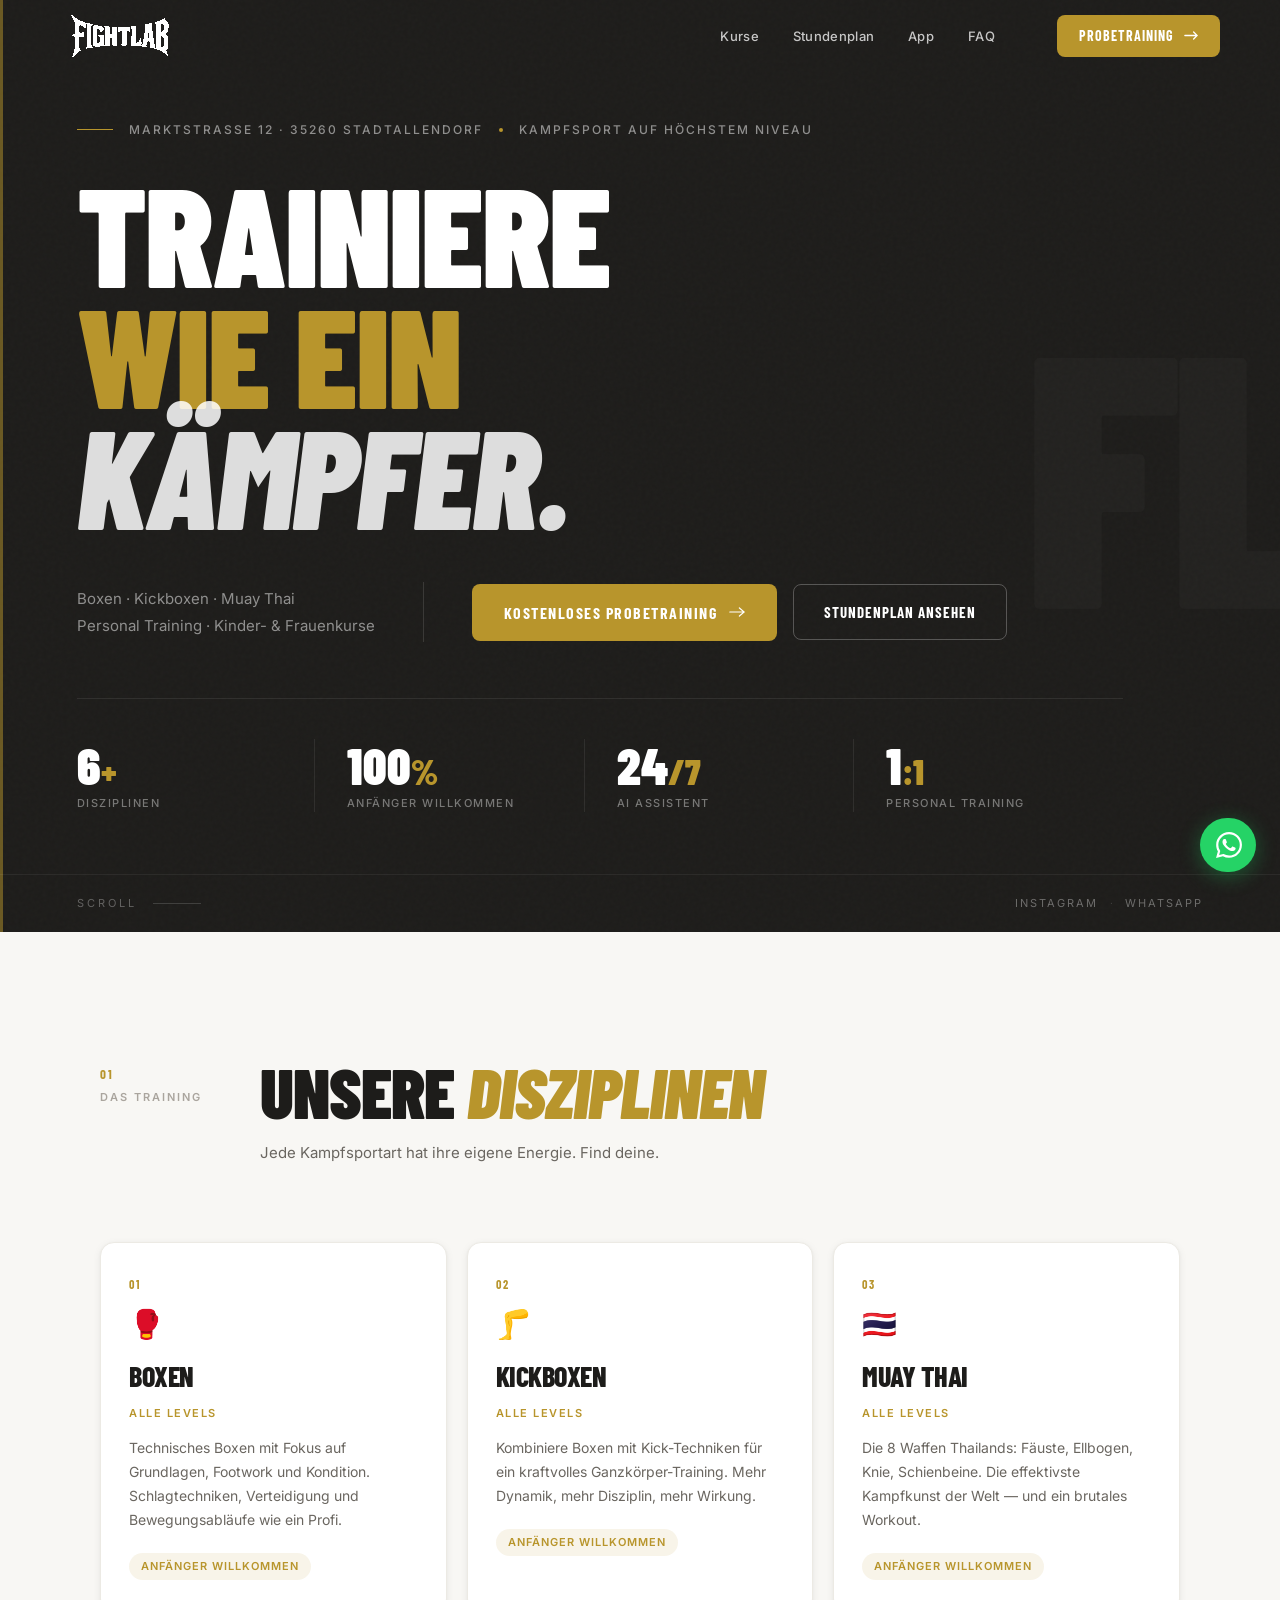
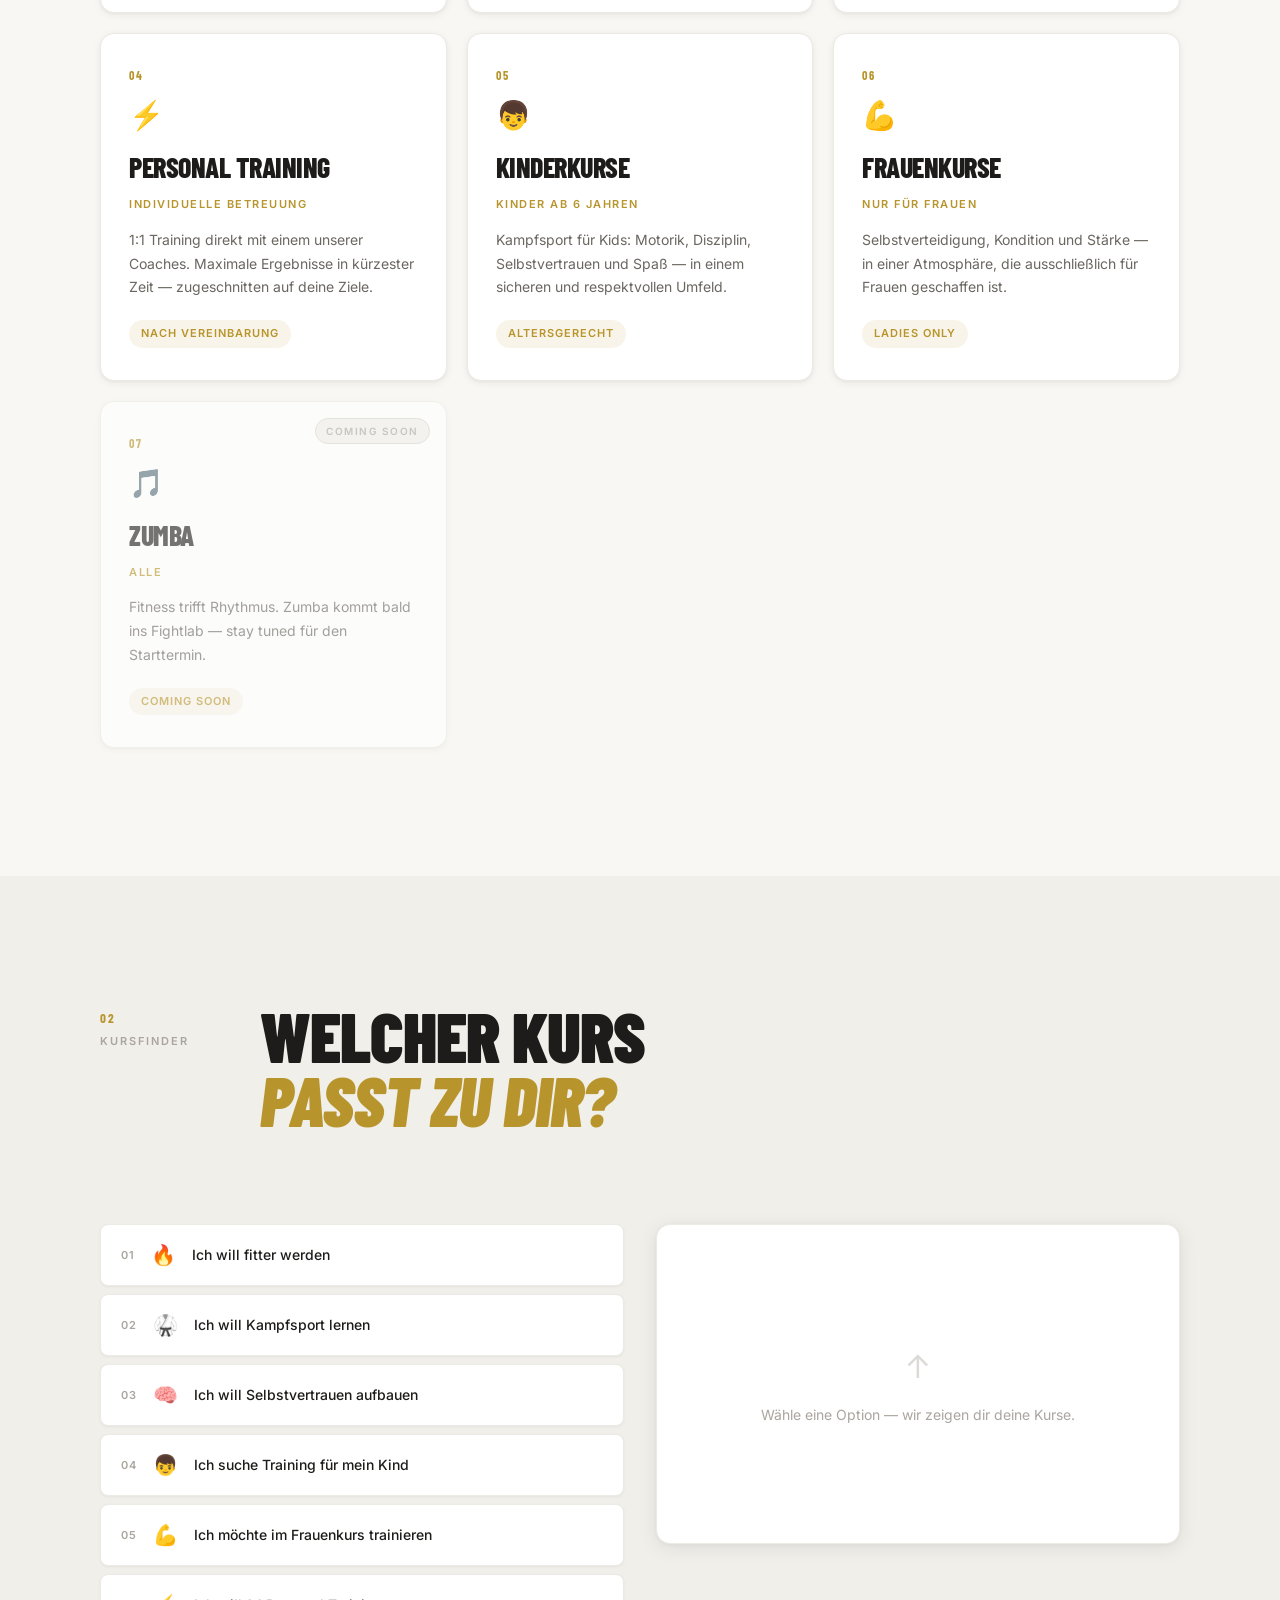
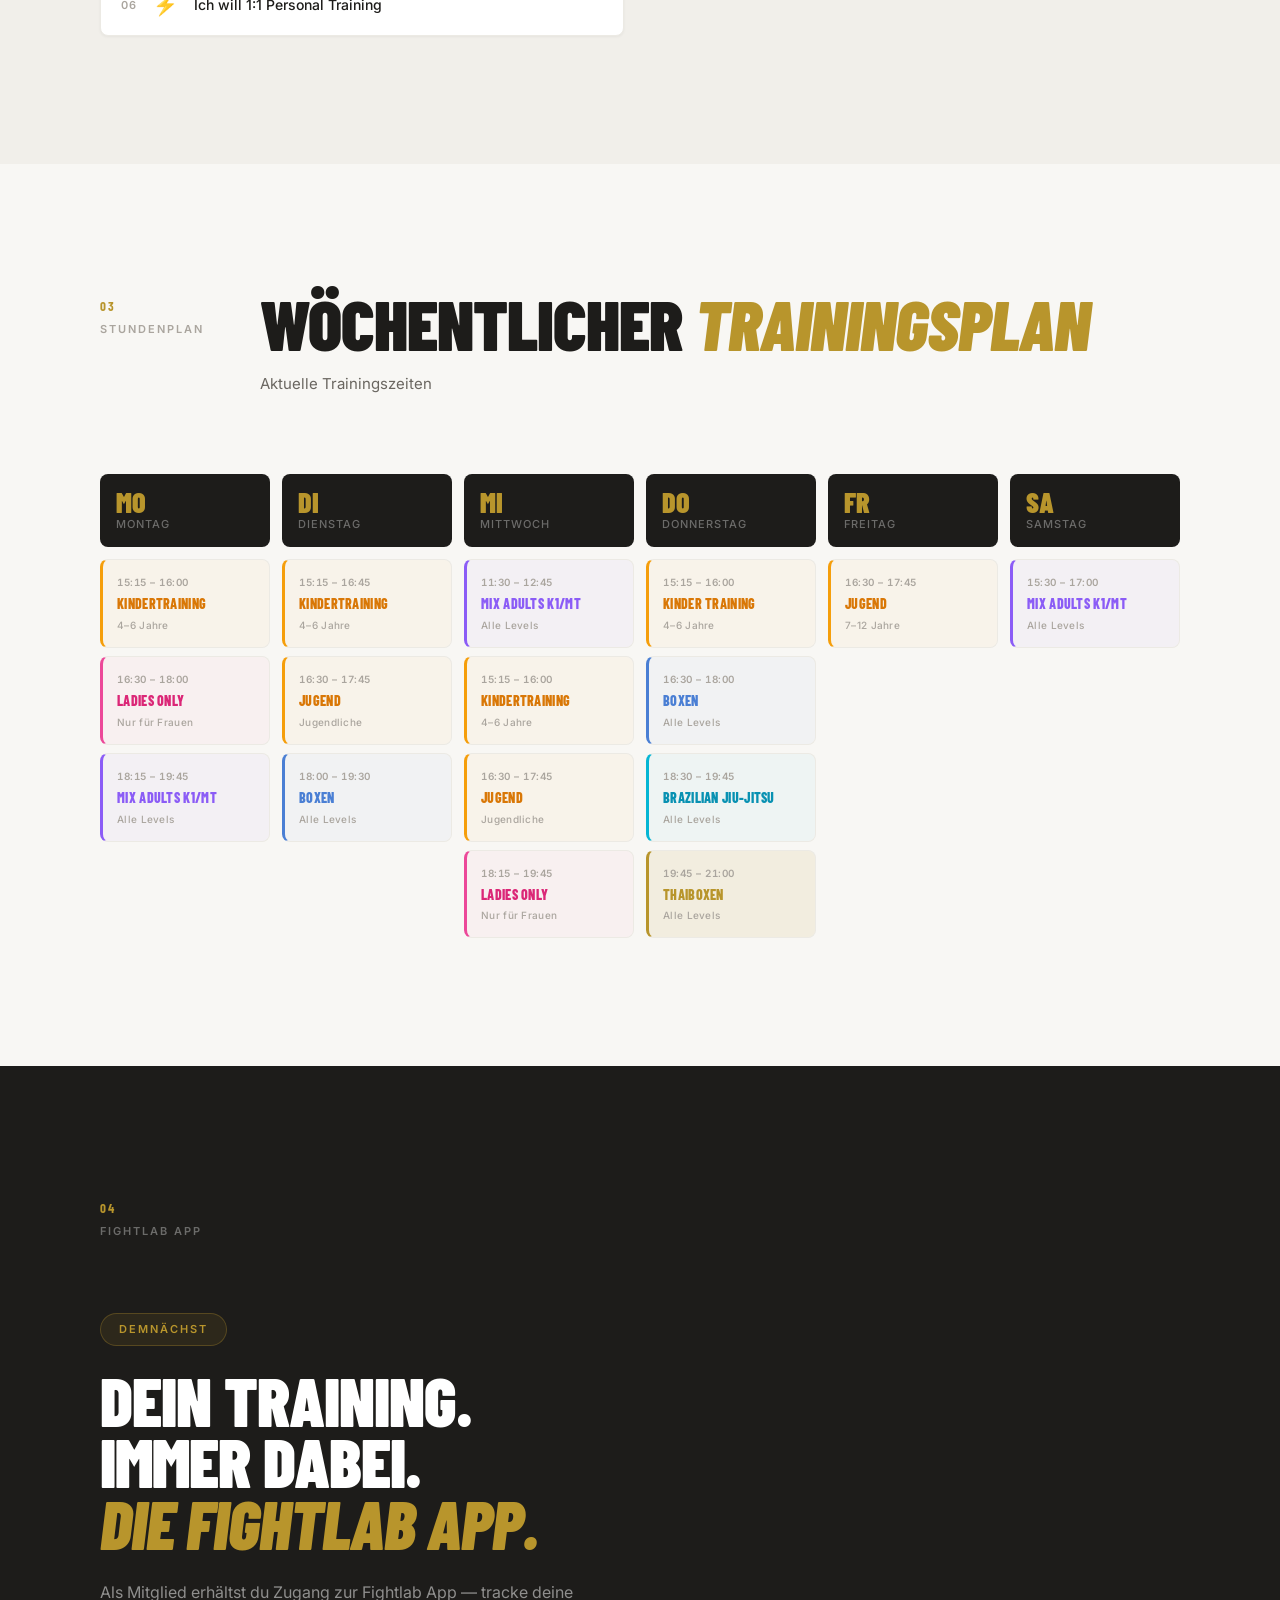
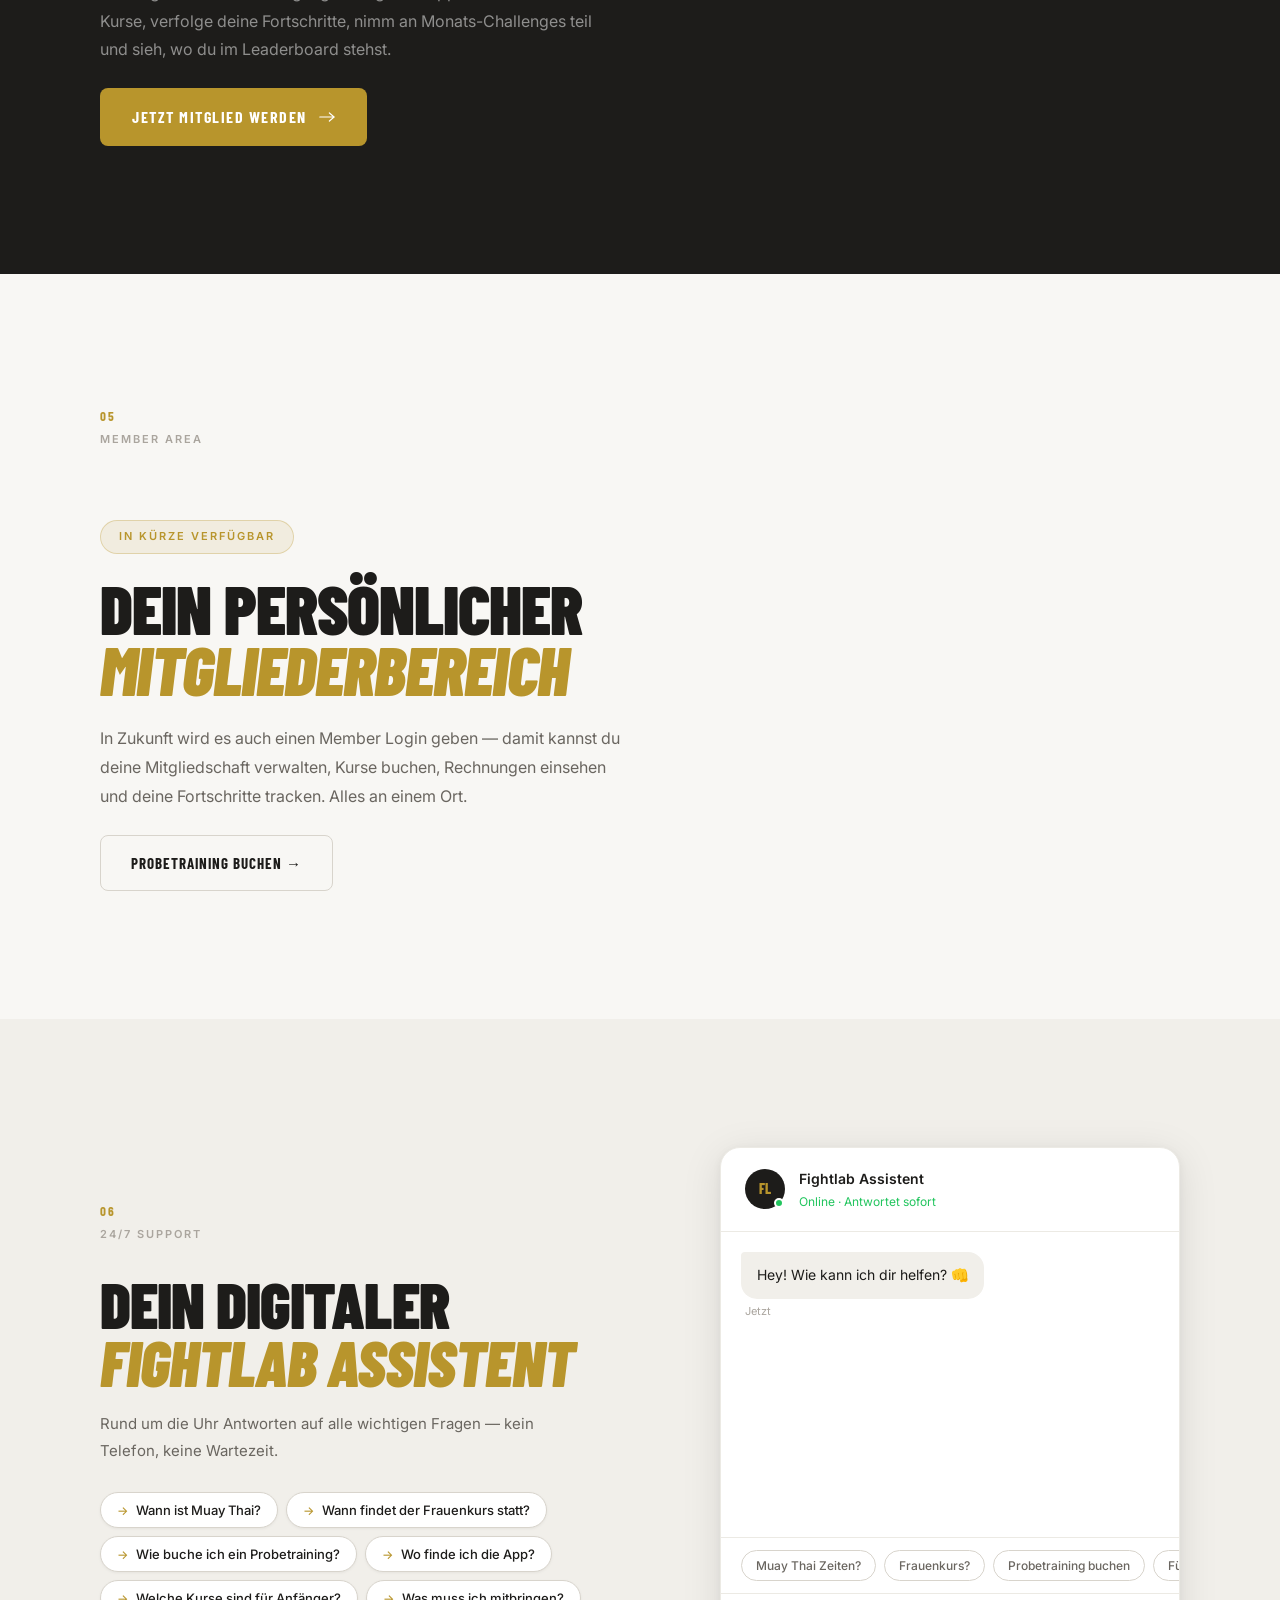
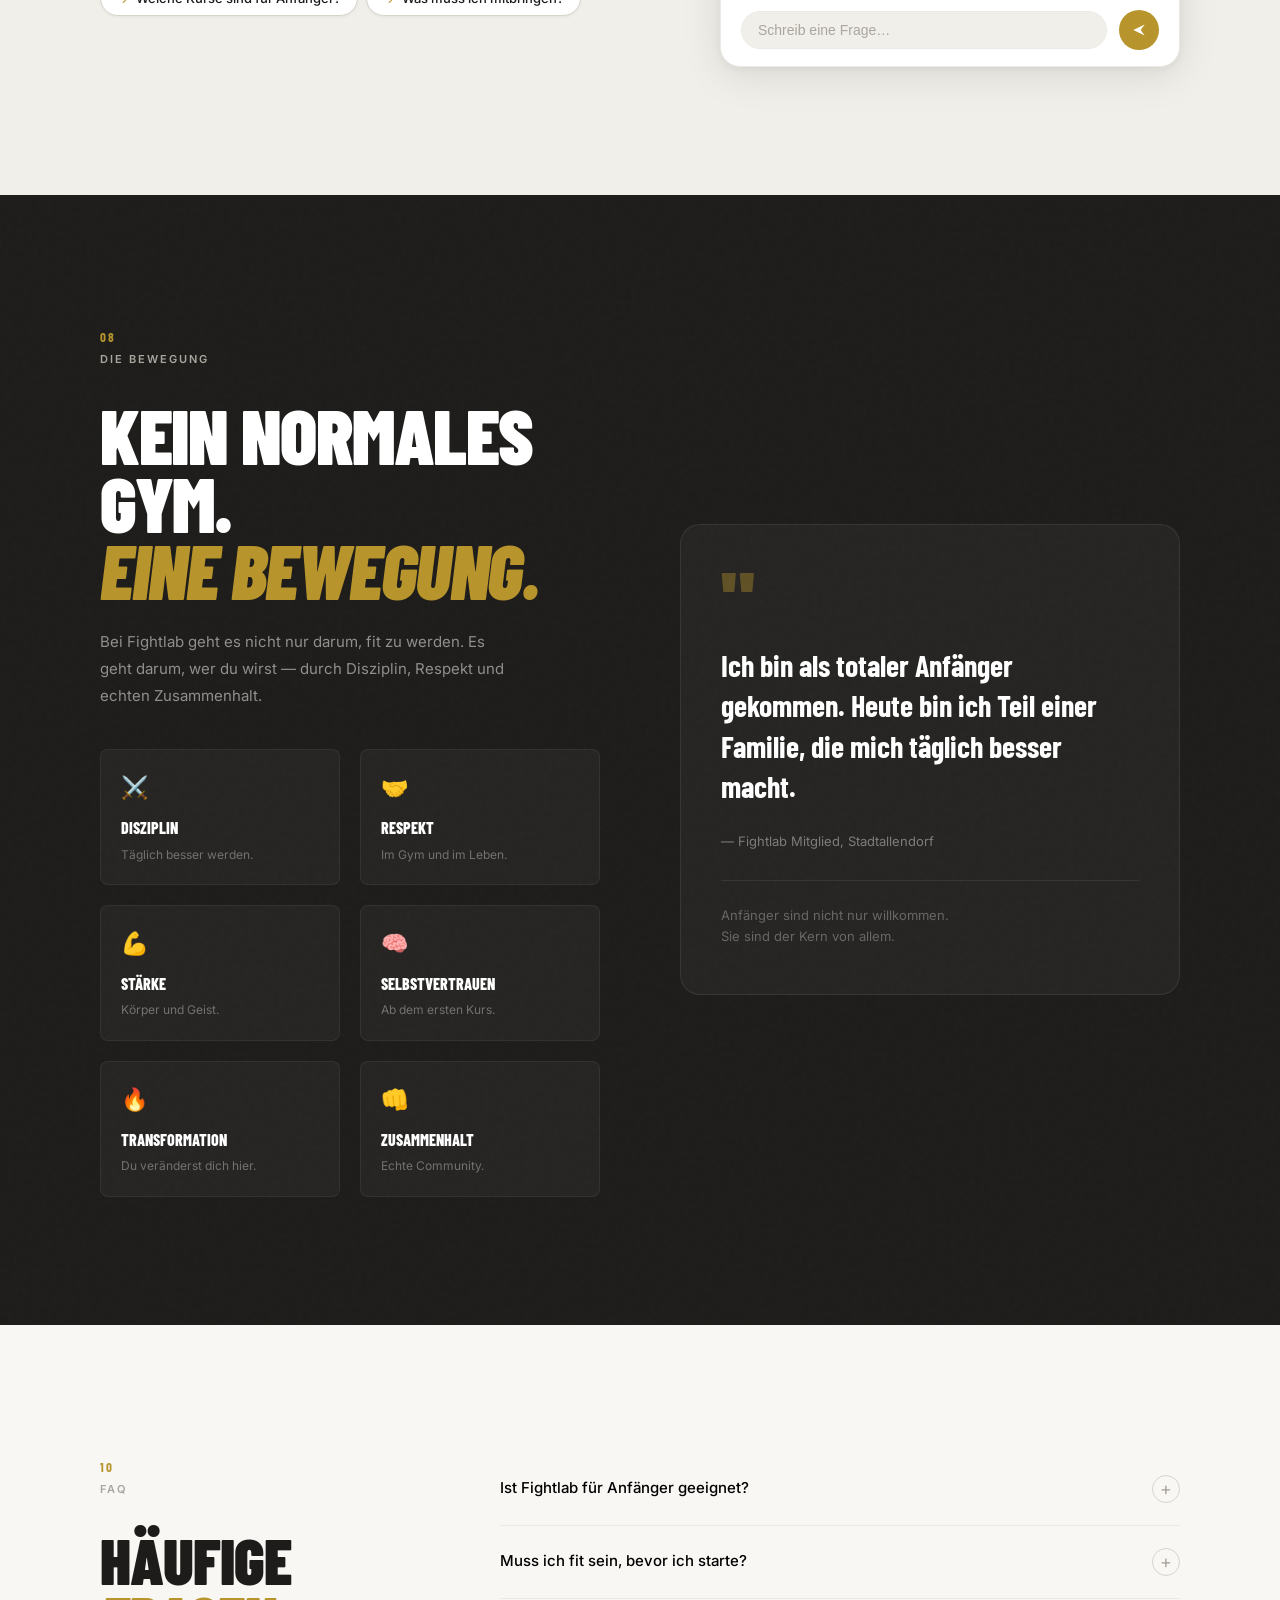
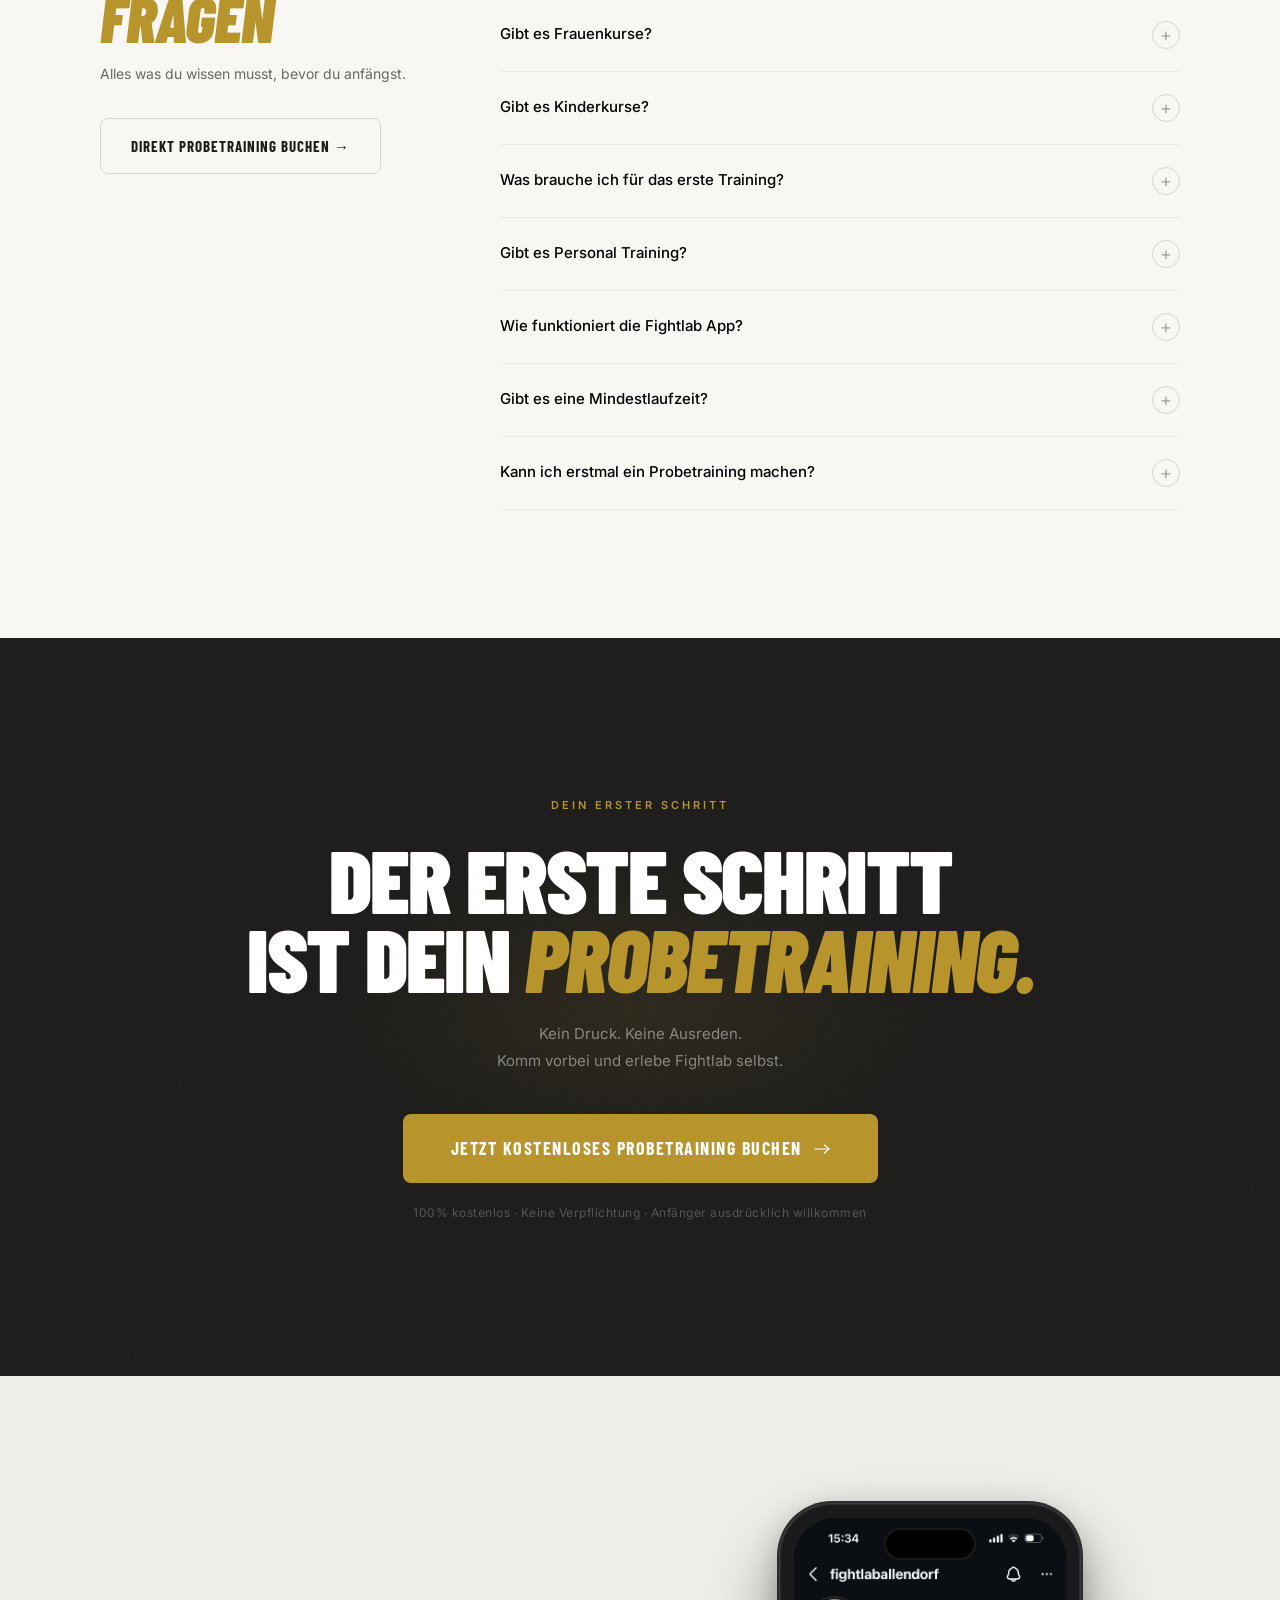
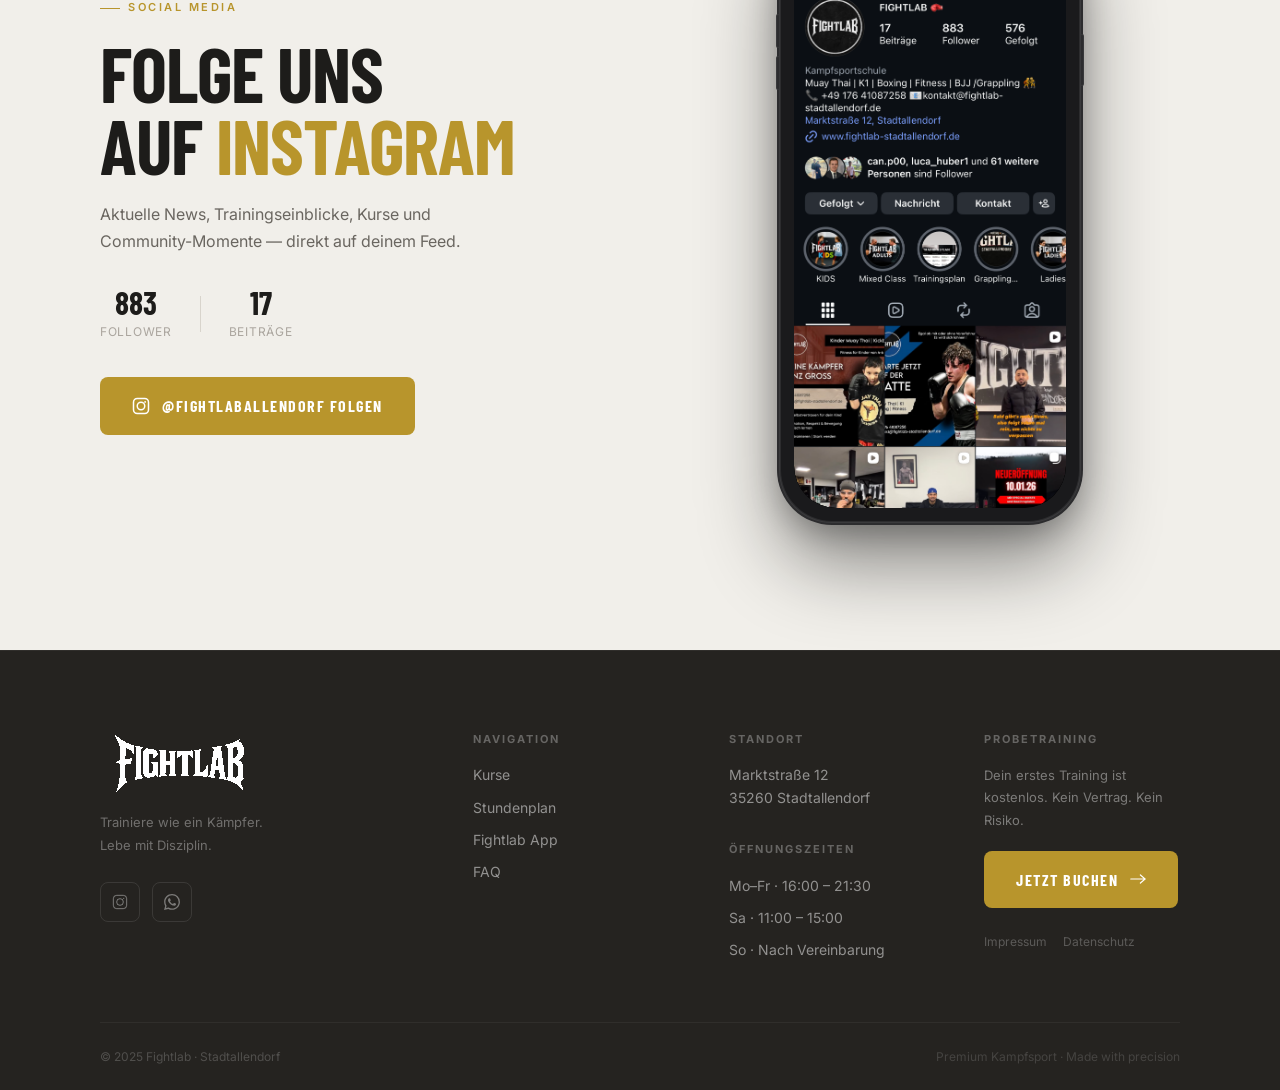
==== index.html @ 05e35528 "Premium redesign: Impressum, Datenschutz, Instagram mockup, WhatsApp button, mobile fixes - Added im" ====
<!DOCTYPE html>
<html lang="de">
<head>
<meta charset="UTF-8">
<meta name="viewport" content="width=device-width, initial-scale=1.0">
<title>Fightlab – Stadtallendorf</title>
<link rel="preconnect" href="https://fonts.googleapis.com">
<link rel="preconnect" href="https://fonts.gstatic.com" crossorigin>
<link href="https://fonts.googleapis.com/css2?family=Barlow+Condensed:ital,wght@0,700;0,800;0,900;1,700;1,800;1,900&family=Inter:wght@300;400;500;600;700&display=swap" rel="stylesheet">
<link rel="stylesheet" href="styles.css">
</head>
<body>

<!-- NAV -->
<nav id="navbar">
  <div class="nav-inner">
    <a href="#hero" class="nav-logo">
      <canvas id="logoCanvas" class="logo-canvas"></canvas>
    </a>
    <ul class="nav-links">
      <li><a href="#kurse" data-hover="01">Kurse</a></li>
      <li><a href="#stundenplan" data-hover="02">Stundenplan</a></li>
      <li><a href="#app" data-hover="03">App</a></li>
      <li><a href="#faq" data-hover="06">FAQ</a></li>
    </ul>
    <div class="nav-ctas">
      <a href="#cta-final" class="nav-cta-btn" onclick="openTrialModal(); return false;">
        Probetraining
        <svg class="btn-arrow" viewBox="0 0 16 10" fill="none"><path d="M11 1l4 4-4 4M1 5h14" stroke="currentColor" stroke-width="1.5" stroke-linecap="round"/></svg>
      </a>
    </div>
    <button class="hamburger" id="hamburger">
      <span></span><span></span>
    </button>
  </div>
  <div class="mobile-menu" id="mobileMenu">
    <div class="mm-links">
      <a href="#kurse" class="mm-link">Kurse</a>
      <a href="#stundenplan" class="mm-link">Stundenplan</a>
      <a href="#app" class="mm-link">App</a>
      <a href="#faq" class="mm-link">FAQ</a>
    </div>
    <div class="mm-footer">
      <a href="#cta-final" class="nav-cta-btn" onclick="openTrialModal(); return false;">Probetraining buchen</a>
    </div>
  </div>
</nav>

<!-- HERO -->
<section id="hero">
  <div class="hero-left-bar"></div>
  <div class="hero-bg-num">FL</div>

  <div class="hero-body">
    <div class="hero-eyebrow">
      <div class="eyebrow-line"></div>
      <span>Marktstraße 12 · 35260 Stadtallendorf</span>
      <div class="eyebrow-dot"></div>
      <span>Kampfsport auf höchstem Niveau</span>
    </div>

    <h1 class="hero-h1">
      <span class="h1-line" data-i="0">Trainiere</span>
      <span class="h1-line h1-accent" data-i="1">wie ein</span>
      <span class="h1-line h1-italic" data-i="2">Kämpfer.</span>
    </h1>

    <div class="hero-sub-row">
      <p class="hero-sub">
        Boxen · Kickboxen · Muay Thai<br>
        Personal Training · Kinder- & Frauenkurse
      </p>
      <div class="hero-divider-v"></div>
      <div class="hero-sub-ctas">
        <a href="#cta-final" class="cta-primary" onclick="openTrialModal(); return false;">
          <span>Kostenloses Probetraining</span>
          <svg viewBox="0 0 20 12" fill="none"><path d="M13 1l6 5-6 5M1 6h18" stroke="currentColor" stroke-width="1.5" stroke-linecap="round"/></svg>
        </a>
        <a href="#stundenplan" class="cta-ghost-light">Stundenplan ansehen</a>
      </div>
    </div>

    <div class="hero-stats">
      <div class="hero-stat">
        <div class="hs-num">6<span>+</span></div>
        <div class="hs-label">Disziplinen</div>
      </div>
      <div class="hero-stat-sep"></div>
      <div class="hero-stat">
        <div class="hs-num">100<span>%</span></div>
        <div class="hs-label">Anfänger willkommen</div>
      </div>
      <div class="hero-stat-sep"></div>
      <div class="hero-stat">
        <div class="hs-num">24<span>/7</span></div>
        <div class="hs-label">AI Assistent</div>
      </div>
      <div class="hero-stat-sep"></div>
      <div class="hero-stat">
        <div class="hs-num">1<span>:1</span></div>
        <div class="hs-label">Personal Training</div>
      </div>
    </div>
  </div>

  <div class="hero-bottom-bar">
    <div class="hbb-left">
      <span class="hbb-scroll-label">Scroll</span>
      <div class="hbb-scroll-line"><div class="hbb-scroll-dot"></div></div>
    </div>
    <div class="hbb-right">
      <a href="https://www.instagram.com/fightlaballendorf" class="hbb-social" target="_blank">Instagram</a>
      <span class="hbb-sep">·</span>
      <a href="https://wa.me/4917641087258" class="hbb-social" target="_blank">WhatsApp</a>
    </div>
  </div>
</section>

<!-- KURSE -->
<section id="kurse" class="section">
  <div class="container">
    <header class="section-head">
      <div class="sh-left">
        <div class="sh-num">01</div>
        <div class="sh-tag">Das Training</div>
      </div>
      <div class="sh-right">
        <h2 class="sh-title">Unsere <em>Disziplinen</em></h2>
        <p class="sh-sub">Jede Kampfsportart hat ihre eigene Energie. Find deine.</p>
      </div>
    </header>
    <div class="kurse-grid" id="kurseGrid"></div>
  </div>
</section>

<!-- KURSFINDER -->
<section id="kursfinder" class="section section-surface">
  <div class="container">
    <header class="section-head">
      <div class="sh-left">
        <div class="sh-num">02</div>
        <div class="sh-tag">Kursfinder</div>
      </div>
      <div class="sh-right">
        <h2 class="sh-title">Welcher Kurs<br><em>passt zu dir?</em></h2>
      </div>
    </header>
    <div class="finder-wrap">
      <div class="finder-options" id="finderOptions"></div>
      <div class="finder-result-panel" id="finderResult">
        <div class="frp-default">
          <div class="frp-icon">↑</div>
          <p>Wähle eine Option — wir zeigen dir deine Kurse.</p>
        </div>
      </div>
    </div>
  </div>
</section>

<!-- STUNDENPLAN -->
<section id="stundenplan" class="section">
  <div class="container">
    <header class="section-head">
      <div class="sh-left">
        <div class="sh-num">03</div>
        <div class="sh-tag">Stundenplan</div>
      </div>
      <div class="sh-right">
        <h2 class="sh-title">Wöchentlicher <em>Trainingsplan</em></h2>
        <p class="sh-sub">Aktuelle Trainingszeiten</p>
      </div>
    </header>
    <div class="schedule-container" id="scheduleContainer"></div>
  </div>
</section>

<!-- APP -->
<section id="app" class="section section-dark">
  <div class="container">
    <div class="coming-soon-grid reveal">
      <header class="section-head inline-head">
        <div class="sh-left">
          <div class="sh-num">04</div>
          <div class="sh-tag">Fightlab App</div>
        </div>
      </header>
      <div class="coming-soon-body">
        <div class="cs-badge">Demnächst</div>
        <h2 class="coming-soon-headline">Dein Training.<br>Immer dabei.<br><em>Die Fightlab App.</em></h2>
        <p class="coming-soon-desc">Als Mitglied erhältst du Zugang zur Fightlab App — tracke deine Kurse, verfolge deine Fortschritte, nimm an Monats-Challenges teil und sieh, wo du im Leaderboard stehst.</p>
        <a href="#cta-final" class="cta-primary" onclick="openTrialModal(); return false;">
          <span>Jetzt Mitglied werden</span>
          <svg viewBox="0 0 20 12" fill="none"><path d="M13 1l6 5-6 5M1 6h18" stroke="currentColor" stroke-width="1.5" stroke-linecap="round"/></svg>
        </a>
      </div>
    </div>
  </div>
</section>

<!-- MEMBER -->

<section id="member" class="section">
  <div class="container">
    <div class="coming-soon-grid reveal">
      <header class="section-head inline-head">
        <div class="sh-left">
          <div class="sh-num">05</div>
          <div class="sh-tag">Member Area</div>
        </div>
      </header>
      <div class="coming-soon-body">
        <div class="cs-badge">In Kürze verfügbar</div>
        <h2 class="coming-soon-headline">Dein persönlicher<br><em>Mitgliederbereich</em></h2>
        <p class="coming-soon-desc">In Zukunft wird es auch einen Member Login geben — damit kannst du deine Mitgliedschaft verwalten, Kurse buchen, Rechnungen einsehen und deine Fortschritte tracken. Alles an einem Ort.</p>
        <a href="#cta-final" class="cta-ghost" onclick="openTrialModal(); return false;">Probetraining buchen →</a>
      </div>
    </div>
  </div>
</section>

<!-- AI ASSISTANT -->
<section id="assistant" class="section section-surface">
  <div class="container">
    <div class="ai-grid">
      <div class="ai-left reveal">
        <header class="section-head inline-head">
          <div class="sh-left">
            <div class="sh-num">06</div>
            <div class="sh-tag">24/7 Support</div>
          </div>
        </header>
        <h2 class="ai-headline">Dein digitaler<br><em>Fightlab Assistent</em></h2>
        <p class="ai-desc">Rund um die Uhr Antworten auf alle wichtigen Fragen — kein Telefon, keine Wartezeit.</p>
        <div class="ai-chips" id="aiChips"></div>
      </div>
      <div class="ai-right reveal delay-2">
        <div class="chat-shell">
          <div class="chat-top">
            <div class="chat-avatar-wrap">
              <div class="chat-av">FL</div>
              <div class="chat-online"></div>
            </div>
            <div class="chat-head-info">
              <div class="chat-head-name">Fightlab Assistent</div>
              <div class="chat-head-status">Online · Antwortet sofort</div>
            </div>
          </div>
          <div class="chat-msgs" id="chatMsgs">
            <div class="chat-msg bot">
              <div class="cm-bubble">Hey! Wie kann ich dir helfen? 👊</div>
              <div class="cm-time">Jetzt</div>
            </div>
          </div>
          <div class="chat-quick" id="chatQuick"></div>
          <div class="chat-bar">
            <input id="chatInput" class="chat-inp" type="text" placeholder="Schreib eine Frage…" autocomplete="off">
            <button id="chatSend" class="chat-btn">
              <svg viewBox="0 0 20 20" fill="none"><path d="M3 10l14-7-5 7 5 7-14-7z" fill="currentColor"/></svg>
            </button>
          </div>
        </div>
      </div>
    </div>
  </div>
</section>


<!-- COMMUNITY -->
<section id="community" class="section community-section">
  <div class="comm-noise"></div>
  <div class="container">
    <div class="comm-grid">
      <div class="comm-left reveal">
        <header class="section-head inline-head">
          <div class="sh-left">
            <div class="sh-num">08</div>
            <div class="sh-tag">Die Bewegung</div>
          </div>
        </header>
        <h2 class="comm-headline">Kein normales<br>Gym.<br><em>Eine Bewegung.</em></h2>
        <p class="comm-desc">Bei Fightlab geht es nicht nur darum, fit zu werden. Es geht darum, wer du wirst — durch Disziplin, Respekt und echten Zusammenhalt.</p>
        <div class="values-grid" id="valuesGrid"></div>
      </div>
      <div class="comm-right reveal delay-2">
        <div class="quote-card">
          <div class="qc-mark">"</div>
          <blockquote class="qc-text">Ich bin als totaler Anfänger gekommen. Heute bin ich Teil einer Familie, die mich täglich besser macht.</blockquote>
          <div class="qc-author">— Fightlab Mitglied, Stadtallendorf</div>
          <div class="qc-divider"></div>
          <div class="qc-note">Anfänger sind nicht nur willkommen.<br>Sie sind der Kern von allem.</div>
        </div>
      </div>
    </div>
  </div>
</section>


<!-- FAQ -->
<section id="faq" class="section">
  <div class="container">
    <div class="faq-layout">
      <div class="faq-left">
        <header class="section-head inline-head">
          <div class="sh-left">
            <div class="sh-num">10</div>
            <div class="sh-tag">FAQ</div>
          </div>
        </header>
        <h2 class="faq-headline">Häufige<br><em>Fragen</em></h2>
        <p class="faq-sub">Alles was du wissen musst, bevor du anfängst.</p>
        <a href="#cta-final" class="cta-ghost" onclick="openTrialModal(); return false;">Direkt Probetraining buchen →</a>
      </div>
      <div class="faq-right" id="faqList"></div>
    </div>
  </div>
</section>

<!-- FINAL CTA -->
<section id="cta-final" class="cta-final">
  <div class="ctaf-noise"></div>
  <div class="ctaf-glow"></div>
  <div class="container">
    <div class="ctaf-inner reveal">
      <div class="ctaf-tag">Dein erster Schritt</div>
      <h2 class="ctaf-h2">Der erste Schritt<br>ist dein <em>Probetraining.</em></h2>
      <p class="ctaf-sub">Kein Druck. Keine Ausreden.<br>Komm vorbei und erlebe Fightlab selbst.</p>
      <a href="#" class="cta-primary cta-large" onclick="openTrialModal(); return false;">
        <span>Jetzt kostenloses Probetraining buchen</span>
        <svg viewBox="0 0 20 12" fill="none"><path d="M13 1l6 5-6 5M1 6h18" stroke="currentColor" stroke-width="1.5" stroke-linecap="round"/></svg>
      </a>
      <div class="ctaf-micro">100% kostenlos · Keine Verpflichtung · Anfänger ausdrücklich willkommen</div>
    </div>
  </div>
</section>

<!-- INSTAGRAM -->
<section class="insta-section section-surface section">
  <div class="container">
    <div class="insta-grid">
      <div class="insta-content reveal">
        <div class="label-tag" style="margin-bottom:20px">Social Media</div>
        <h2 class="insta-headline">Folge uns<br>auf <em>Instagram</em></h2>
        <p class="insta-desc">Aktuelle News, Trainingseinblicke, Kurse und Community-Momente — direkt auf deinem Feed.</p>
        <div class="insta-stats">
          <div class="insta-stat"><div class="is-num">883</div><div class="is-label">Follower</div></div>
          <div class="insta-stat-sep"></div>
          <div class="insta-stat"><div class="is-num">17</div><div class="is-label">Beiträge</div></div>
        </div>
        <a href="https://www.instagram.com/fightlaballendorf" target="_blank" class="cta-primary">
          <svg viewBox="0 0 24 24" fill="none" stroke="currentColor" stroke-width="2" style="width:18px;height:18px"><rect x="2" y="2" width="20" height="20" rx="5"/><circle cx="12" cy="12" r="5"/><circle cx="17.5" cy="6.5" r="1.2" fill="currentColor" stroke="none"/></svg>
          <span>@fightlaballendorf folgen</span>
        </a>
      </div>

      <div class="insta-phone-wrap reveal delay-2">
        <a href="https://www.instagram.com/fightlaballendorf" target="_blank" class="iphone-frame">
          <div class="iphone-side-btn iphone-vol-up"></div>
          <div class="iphone-side-btn iphone-vol-down"></div>
          <div class="iphone-side-btn iphone-power"></div>
          <div class="iphone-inner">
            <div class="iphone-island"></div>
            <div class="iphone-screen">
              <img src="Erdo.PNG" alt="Fightlab auf Instagram" class="iphone-screenshot">
            </div>
          </div>
        </a>
      </div>
    </div>
  </div>
</section>

<!-- FOOTER -->
<footer id="footer">
  <div class="container">
    <div class="footer-top">
      <div class="ft-brand">
        <canvas id="footerLogoCanvas" class="footer-logo-canvas"></canvas>
        <p class="ft-tagline">Trainiere wie ein Kämpfer.<br>Lebe mit Disziplin.</p>
        <div class="ft-social">
          <a href="https://www.instagram.com/fightlaballendorf" class="ft-soc-btn" target="_blank" aria-label="Instagram">
            <svg viewBox="0 0 24 24" fill="none" stroke="currentColor" stroke-width="1.5"><rect x="2" y="2" width="20" height="20" rx="5"/><circle cx="12" cy="12" r="5"/><circle cx="17.5" cy="6.5" r="1" fill="currentColor" stroke="none"/></svg>
          </a>
          <a href="https://wa.me/4917641087258" class="ft-soc-btn" target="_blank" aria-label="WhatsApp">
            <svg viewBox="0 0 24 24" fill="currentColor"><path d="M17.472 14.382c-.297-.149-1.758-.867-2.03-.967-.273-.099-.471-.148-.67.15-.197.297-.767.966-.94 1.164-.173.199-.347.223-.644.075-.297-.15-1.255-.463-2.39-1.475-.883-.788-1.48-1.761-1.653-2.059-.173-.297-.018-.458.13-.606.134-.133.298-.347.446-.52.149-.174.198-.298.298-.497.099-.198.05-.371-.025-.52-.075-.149-.669-1.612-.916-2.207-.242-.579-.487-.5-.669-.51-.173-.008-.371-.01-.57-.01-.198 0-.52.074-.792.372-.272.297-1.04 1.016-1.04 2.479 0 1.462 1.065 2.875 1.213 3.074.149.198 2.096 3.2 5.077 4.487.709.306 1.262.489 1.694.625.712.227 1.36.195 1.871.118.571-.085 1.758-.719 2.006-1.413.248-.694.248-1.289.173-1.413-.074-.124-.272-.198-.57-.347m-5.421 7.403h-.004a9.87 9.87 0 01-5.031-1.378l-.361-.214-3.741.982.998-3.648-.235-.374a9.86 9.86 0 01-1.51-5.26c.001-5.45 4.436-9.884 9.888-9.884 2.64 0 5.122 1.03 6.988 2.898a9.825 9.825 0 012.893 6.994c-.003 5.45-4.437 9.884-9.885 9.884m8.413-18.297A11.815 11.815 0 0012.05 0C5.495 0 .16 5.335.157 11.892c0 2.096.547 4.142 1.588 5.945L.057 24l6.305-1.654a11.882 11.882 0 005.683 1.448h.005c6.554 0 11.89-5.335 11.893-11.893a11.821 11.821 0 00-3.48-8.413Z"/></svg>
          </a>
        </div>
      </div>

      <div class="ft-col">
        <h4 class="ft-heading">Navigation</h4>
        <ul class="ft-links">
          <li><a href="#kurse">Kurse</a></li>
          <li><a href="#stundenplan">Stundenplan</a></li>
          <li><a href="#app">Fightlab App</a></li>
          <li><a href="#faq">FAQ</a></li>
        </ul>
      </div>

      <div class="ft-col">
        <h4 class="ft-heading">Standort</h4>
        <ul class="ft-links">
          <li class="ft-addr">Marktstraße 12<br>35260 Stadtallendorf</li>
        </ul>
        <h4 class="ft-heading mt-32">Öffnungszeiten</h4>
        <ul class="ft-links">
          <li>Mo–Fr · 16:00 – 21:30</li>
          <li>Sa · 11:00 – 15:00</li>
          <li>So · Nach Vereinbarung</li>
        </ul>
      </div>

      <div class="ft-col">
        <h4 class="ft-heading">Probetraining</h4>
        <p class="ft-trial-text">Dein erstes Training ist kostenlos. Kein Vertrag. Kein Risiko.</p>
        <a href="#" class="cta-primary ft-cta" onclick="openTrialModal(); return false;">
          <span>Jetzt buchen</span>
          <svg viewBox="0 0 20 12" fill="none"><path d="M13 1l6 5-6 5M1 6h18" stroke="currentColor" stroke-width="1.5" stroke-linecap="round"/></svg>
        </a>
        <div class="ft-legal">
          <a href="impressum.html">Impressum</a>
          <a href="datenschutz.html">Datenschutz</a>
        </div>
      </div>
    </div>
    <div class="footer-bottom">
      <span>© 2025 Fightlab · Stadtallendorf</span>
      <span class="fb-right">Premium Kampfsport · Made with precision</span>
    </div>
  </div>
</footer>

<!-- MODAL: TRIAL -->
<div class="modal-overlay" id="trialModal" onclick="handleOverlayClick(event,'trialModal')">
  <div class="modal-box">
    <button class="modal-x" onclick="closeModal('trialModal')">
      <svg viewBox="0 0 24 24" fill="none" stroke="currentColor" stroke-width="2"><path d="M18 6L6 18M6 6l12 12"/></svg>
    </button>
    <div class="modal-head">
      <div class="modal-tag">Kostenlos & unverbindlich</div>
      <h3 class="modal-title">Probetraining buchen</h3>
      <p class="modal-sub">Wähle einen Kurs — wir melden uns innerhalb von 24 Stunden bei dir.</p>
    </div>
    <form class="modal-form" onsubmit="submitTrial(event)">
      <div class="mf-group">
        <label>Name</label>
        <input type="text" placeholder="Dein Name" required>
      </div>
      <div class="mf-group">
        <label>E-Mail oder WhatsApp</label>
        <input type="text" placeholder="name@mail.de oder +49…" required>
      </div>
      <div class="mf-group">
        <label>Welcher Kurs?</label>
        <select>
          <option>Boxen</option>
          <option>Kickboxen</option>
          <option>Muay Thai</option>
          <option>Kinderkurs</option>
          <option>Frauenkurs</option>
          <option>Personal Training</option>
          <option>Noch nicht sicher</option>
        </select>
      </div>
      <div class="mf-group">
        <label>Nachricht (optional)</label>
        <textarea placeholder="Vorerfahrung, Wunschtermin, Fragen…" rows="3"></textarea>
      </div>
      <button type="submit" class="cta-primary cta-full">
        <span>Probetraining anfragen</span>
        <svg viewBox="0 0 20 12" fill="none"><path d="M13 1l6 5-6 5M1 6h18" stroke="currentColor" stroke-width="1.5" stroke-linecap="round"/></svg>
      </button>
    </form>
  </div>
</div>

<!-- MODAL: LOGIN -->
<div class="modal-overlay" id="loginModal" onclick="handleOverlayClick(event,'loginModal')">
  <div class="modal-box modal-sm">
    <button class="modal-x" onclick="closeModal('loginModal')">
      <svg viewBox="0 0 24 24" fill="none" stroke="currentColor" stroke-width="2"><path d="M18 6L6 18M6 6l12 12"/></svg>
    </button>
    <div class="modal-head">
      <div class="modal-tag">Members Only</div>
      <h3 class="modal-title">Member Login</h3>
      <p class="modal-sub">Dein persönlicher Mitgliederbereich.</p>
    </div>
    <form class="modal-form" onsubmit="submitLogin(event)">
      <div class="mf-group">
        <label>E-Mail</label>
        <input type="email" placeholder="name@mail.de" required>
      </div>
      <div class="mf-group">
        <label>Passwort</label>
        <input type="password" placeholder="••••••••" required>
      </div>
      <button type="submit" class="cta-primary cta-full">
        <span>Einloggen</span>
        <svg viewBox="0 0 20 12" fill="none"><path d="M13 1l6 5-6 5M1 6h18" stroke="currentColor" stroke-width="1.5" stroke-linecap="round"/></svg>
      </button>
      <div class="mf-hint">Noch kein Mitglied? <a href="#cta-final" onclick="closeModal('loginModal')">Probetraining buchen</a></div>
    </form>
  </div>
</div>

<script src="script.js"></script>

<!-- WHATSAPP FLOAT -->
<a href="https://wa.me/4917641087258" class="wa-float" target="_blank" rel="noopener" aria-label="WhatsApp schreiben">
  <svg viewBox="0 0 24 24" fill="currentColor" class="wa-icon"><path d="M17.472 14.382c-.297-.149-1.758-.867-2.03-.967-.273-.099-.471-.148-.67.15-.197.297-.767.966-.94 1.164-.173.199-.347.223-.644.075-.297-.15-1.255-.463-2.39-1.475-.883-.788-1.48-1.761-1.653-2.059-.173-.297-.018-.458.13-.606.134-.133.298-.347.446-.52.149-.174.198-.298.298-.497.099-.198.05-.371-.025-.52-.075-.149-.669-1.612-.916-2.207-.242-.579-.487-.5-.669-.51-.173-.008-.371-.01-.57-.01-.198 0-.52.074-.792.372-.272.297-1.04 1.016-1.04 2.479 0 1.462 1.065 2.875 1.213 3.074.149.198 2.096 3.2 5.077 4.487.709.306 1.262.489 1.694.625.712.227 1.36.195 1.871.118.571-.085 1.758-.719 2.006-1.413.248-.694.248-1.289.173-1.413-.074-.124-.272-.198-.57-.347m-5.421 7.403h-.004a9.87 9.87 0 01-5.031-1.378l-.361-.214-3.741.982.998-3.648-.235-.374a9.86 9.86 0 01-1.51-5.26c.001-5.45 4.436-9.884 9.888-9.884 2.64 0 5.122 1.03 6.988 2.898a9.825 9.825 0 012.893 6.994c-.003 5.45-4.437 9.884-9.885 9.884m8.413-18.297A11.815 11.815 0 0012.05 0C5.495 0 .16 5.335.157 11.892c0 2.096.547 4.142 1.588 5.945L.057 24l6.305-1.654a11.882 11.882 0 005.683 1.448h.005c6.554 0 11.89-5.335 11.893-11.893a11.821 11.821 0 00-3.48-8.413Z"/></svg>
  <span class="wa-label">Schreib uns</span>
</a>
</body>
</html>
---- styles.css ----
/* ============================================================
   FIGHTLAB — PREMIUM EDITION
   ============================================================ */

*, *::before, *::after { box-sizing: border-box; margin: 0; padding: 0; }

:root {
  /* Backgrounds */
  --bg:        #F8F7F4;
  --bg-2:      #F1EFEA;
  --bg-dark:   #1D1C1A;
  --bg-dark-2: #252320;

  /* Text */
  --t1: #1D1C1A;
  --t2: #6A6660;
  --t3: #AAA59E;

  /* Champagne Gold */
  --gold:     #B8952C;
  --gold-l:   #D4AE48;
  --gold-10:  rgba(184,149,44,.10);
  --gold-20:  rgba(184,149,44,.20);
  --gold-30:  rgba(184,149,44,.30);

  /* Borders */
  --br1: #ECEAE4;
  --br2: #D8D4CC;
  --br3: #C2BDB4;

  /* Shadows */
  --sh-xs: 0 1px 3px rgba(0,0,0,.05);
  --sh-sm: 0 2px 8px rgba(0,0,0,.06), 0 1px 3px rgba(0,0,0,.04);
  --sh-md: 0 4px 20px rgba(0,0,0,.08), 0 1px 4px rgba(0,0,0,.04);
  --sh-lg: 0 8px 40px rgba(0,0,0,.10), 0 2px 8px rgba(0,0,0,.05);

  /* Fonts */
  --fh: 'Barlow Condensed', sans-serif;
  --fb: 'Inter', sans-serif;

  /* Section spacing */
  --sec: clamp(80px, 10vw, 140px);

  /* Radius */
  --r-sm: 8px;
  --r-md: 14px;
  --r-lg: 20px;

  /* Transitions */
  --ease: cubic-bezier(.25,.1,.25,1);
  --ease-out: cubic-bezier(0,0,.2,1);
}

html { scroll-behavior: smooth; font-size: 16px; }

body {
  background: var(--bg);
  color: var(--t1);
  font-family: var(--fb);
  -webkit-font-smoothing: antialiased;
  overflow-x: hidden;
  line-height: 1.6;
}

img, video { max-width: 100%; display: block; }
a { text-decoration: none; color: inherit; }
button { border: none; background: none; cursor: pointer; font-family: var(--fb); }

/* ── LAYOUT ─────────────────────────────────────────────────── */
.container {
  max-width: 1200px;
  margin: 0 auto;
  padding: 0 clamp(20px, 5vw, 60px);
}

.section          { padding: var(--sec) 0; }
.section-dark     { background: var(--bg-dark); }
.section-surface  { background: var(--bg-2); }

/* ── TYPOGRAPHY ─────────────────────────────────────────────── */
.label-tag {
  display: inline-flex;
  align-items: center;
  gap: 8px;
  font-family: var(--fb);
  font-size: 11px;
  font-weight: 600;
  letter-spacing: 2.5px;
  text-transform: uppercase;
  color: var(--gold);
}
.label-tag::before {
  content: '';
  display: block;
  width: 20px;
  height: 1px;
  background: var(--gold);
}

/* ── CTA BUTTONS ────────────────────────────────────────────── */
.cta-primary {
  display: inline-flex;
  align-items: center;
  gap: 12px;
  padding: 16px 32px;
  background: var(--gold);
  color: #fff;
  font-family: var(--fh);
  font-size: 16px;
  font-weight: 700;
  letter-spacing: 1.5px;
  text-transform: uppercase;
  border-radius: var(--r-sm);
  transition: background .2s var(--ease), transform .2s var(--ease), box-shadow .2s var(--ease);
}
.cta-primary:hover {
  background: var(--gold-l);
  transform: translateY(-2px);
  box-shadow: 0 6px 24px rgba(184,149,44,.30);
}
.cta-primary svg { width: 16px; height: 10px; flex-shrink: 0; }

.cta-ghost {
  display: inline-flex;
  align-items: center;
  gap: 10px;
  padding: 15px 30px;
  border: 1.5px solid var(--br2);
  color: var(--t1);
  font-family: var(--fh);
  font-size: 15px;
  font-weight: 700;
  letter-spacing: 1px;
  text-transform: uppercase;
  border-radius: var(--r-sm);
  transition: border-color .2s var(--ease), color .2s var(--ease), transform .2s var(--ease);
}
.cta-ghost:hover {
  border-color: var(--t1);
  transform: translateY(-2px);
}

.cta-ghost-light {
  display: inline-flex;
  align-items: center;
  gap: 10px;
  padding: 15px 30px;
  border: 1.5px solid rgba(255,255,255,.25);
  color: #fff;
  font-family: var(--fh);
  font-size: 15px;
  font-weight: 700;
  letter-spacing: 1px;
  text-transform: uppercase;
  border-radius: var(--r-sm);
  transition: border-color .2s var(--ease), background .2s var(--ease), transform .2s var(--ease);
}
.cta-ghost-light:hover {
  border-color: rgba(255,255,255,.6);
  background: rgba(255,255,255,.06);
  transform: translateY(-2px);
}

.cta-full { width: 100%; justify-content: center; }
.cta-large { padding: 20px 48px; font-size: 18px; }
.btn-arrow { width: 16px; height: 10px; }

/* ── NAV ────────────────────────────────────────────────────── */
#navbar {
  position: fixed;
  top: 0; left: 0; right: 0;
  z-index: 900;
  padding: 0 clamp(20px, 5vw, 60px);
  transition: background .3s var(--ease), box-shadow .3s var(--ease), padding .3s var(--ease);
}
#navbar.scrolled {
  background: rgba(248,247,244,.96);
  backdrop-filter: blur(20px);
  -webkit-backdrop-filter: blur(20px);
  box-shadow: 0 1px 0 var(--br1), var(--sh-sm);
}

.nav-inner {
  display: flex;
  align-items: center;
  gap: 40px;
  height: 72px;
}

.nav-logo { display: flex; align-items: center; }
.logo-canvas { display: block; }
#navbar.scrolled .logo-canvas { filter: invert(1) sepia(.2) saturate(.8) brightness(.2); }

.nav-links {
  display: flex;
  align-items: center;
  gap: 6px;
  list-style: none;
  margin-left: auto;
}
.nav-links a {
  display: block;
  padding: 8px 14px;
  font-size: 13px;
  font-weight: 500;
  letter-spacing: .3px;
  color: rgba(255,255,255,.75);
  border-radius: 6px;
  transition: color .2s, background .2s;
}
.nav-links a:hover { color: #fff; background: rgba(255,255,255,.08); }
#navbar.scrolled .nav-links a { color: var(--t2); }
#navbar.scrolled .nav-links a:hover { color: var(--t1); background: var(--bg-2); }

.nav-ctas { display: flex; align-items: center; gap: 12px; margin-left: 8px; }

.nav-cta-btn {
  display: inline-flex;
  align-items: center;
  gap: 10px;
  padding: 10px 22px;
  background: var(--gold);
  color: #fff;
  font-family: var(--fh);
  font-size: 14px;
  font-weight: 700;
  letter-spacing: 1px;
  text-transform: uppercase;
  border-radius: var(--r-sm);
  transition: background .2s, transform .2s;
}
.nav-cta-btn:hover { background: var(--gold-l); transform: translateY(-1px); }
.nav-cta-btn svg { width: 14px; height: 9px; }

.hamburger {
  display: none;
  flex-direction: column;
  gap: 5px;
  padding: 8px;
  margin-left: auto;
}
.hamburger span {
  display: block;
  width: 24px;
  height: 1.5px;
  background: #fff;
  border-radius: 2px;
  transition: transform .3s var(--ease), opacity .3s, background .3s;
}
#navbar.scrolled .hamburger span { background: var(--t1); }
.hamburger.open span:first-child { transform: rotate(45deg) translate(4px, 4.5px); }
.hamburger.open span:last-child  { transform: rotate(-45deg) translate(4px, -4.5px); }

/* ── MOBILE MENU ────────────────────────────────────────────── */
.mobile-menu {
  position: fixed;
  inset: 0;
  background: var(--bg);
  z-index: 800;
  display: flex;
  flex-direction: column;
  padding: 100px 32px 40px;
  opacity: 0;
  pointer-events: none;
  transform: translateY(-16px);
  transition: opacity .3s var(--ease), transform .3s var(--ease);
}
.mobile-menu.open {
  opacity: 1;
  pointer-events: all;
  transform: translateY(0);
}

.mm-links {
  display: flex;
  flex-direction: column;
  gap: 4px;
  flex: 1;
}
.mm-link {
  display: block;
  padding: 16px 0;
  font-family: var(--fh);
  font-size: 36px;
  font-weight: 800;
  letter-spacing: -0.5px;
  text-transform: uppercase;
  color: var(--t1);
  border-bottom: 1px solid var(--br1);
  transition: color .2s, padding-left .2s;
}
.mm-link:hover { color: var(--gold); padding-left: 8px; }

.mm-footer {
  padding-top: 32px;
  display: flex;
  flex-direction: column;
  gap: 16px;
}

/* ── SECTION HEADS ──────────────────────────────────────────── */
.section-head {
  display: grid;
  grid-template-columns: 120px 1fr;
  gap: 40px;
  align-items: start;
  margin-bottom: clamp(48px, 6vw, 80px);
}
.section-head.inline-head { margin-bottom: 32px; }

.sh-left { padding-top: 4px; }
.sh-num {
  font-family: var(--fh);
  font-size: 13px;
  font-weight: 700;
  letter-spacing: 2px;
  color: var(--gold);
  margin-bottom: 4px;
}
.sh-tag {
  font-size: 11px;
  font-weight: 600;
  letter-spacing: 2px;
  text-transform: uppercase;
  color: var(--t3);
}

.sh-title {
  font-family: var(--fh);
  font-size: clamp(44px, 5.5vw, 72px);
  font-weight: 900;
  text-transform: uppercase;
  line-height: .9;
  letter-spacing: -1px;
  color: var(--t1);
  margin-bottom: 16px;
}
.sh-title em { font-style: italic; color: var(--gold); }

.sh-sub {
  font-size: 15px;
  color: var(--t2);
  line-height: 1.7;
  max-width: 460px;
}

/* Dark section variants */
.section-dark .sh-title   { color: #fff; }
.section-dark .sh-num     { color: var(--gold); }
.section-dark .sh-tag     { color: rgba(255,255,255,.35); }
.section-dark .sh-sub     { color: rgba(255,255,255,.55); }

/* ── REVEAL ANIMATION ───────────────────────────────────────── */
.reveal {
  opacity: 0;
  transform: translateY(28px);
  transition: opacity .7s var(--ease-out), transform .7s var(--ease-out);
}
.reveal.visible {
  opacity: 1;
  transform: translateY(0);
}
.delay-1 { transition-delay: .1s; }
.delay-2 { transition-delay: .2s; }
.delay-3 { transition-delay: .3s; }

/* ============================================================
   HERO
   ============================================================ */
#hero {
  position: relative;
  min-height: 100svh;
  background: var(--bg-dark);
  display: flex;
  flex-direction: column;
  justify-content: flex-end;
  overflow: hidden;
}

/* Subtle noise texture */
#hero::before {
  content: '';
  position: absolute;
  inset: 0;
  background-image: url("data:image/svg+xml,%3Csvg viewBox='0 0 256 256' xmlns='http://www.w3.org/2000/svg'%3E%3Cfilter id='n'%3E%3CfeTurbulence type='fractalNoise' baseFrequency='0.9' numOctaves='4' stitchTiles='stitch'/%3E%3C/filter%3E%3Crect width='100%25' height='100%25' filter='url(%23n)' opacity='1'/%3E%3C/svg%3E");
  opacity: .025;
  pointer-events: none;
}

/* Gold accent line left */
.hero-left-bar {
  position: absolute;
  left: 0; top: 0; bottom: 0;
  width: 3px;
  background: var(--gold);
  opacity: .5;
}

/* Decorative big number */
.hero-bg-num {
  position: absolute;
  right: -40px;
  top: 50%;
  transform: translateY(-50%);
  font-family: var(--fh);
  font-size: clamp(200px, 28vw, 420px);
  font-weight: 900;
  line-height: 1;
  color: rgba(255,255,255,.025);
  pointer-events: none;
  user-select: none;
  letter-spacing: -10px;
}

.hero-body {
  position: relative;
  z-index: 2;
  padding: 0 clamp(24px, 6vw, 80px);
  padding-top: 120px;
  padding-bottom: 120px;
  max-width: 1200px;
  width: 100%;
}

.hero-eyebrow {
  display: flex;
  align-items: center;
  gap: 16px;
  margin-bottom: 32px;
  flex-wrap: wrap;
}
.eyebrow-line {
  width: 36px;
  height: 1px;
  background: var(--gold);
  flex-shrink: 0;
}
.hero-eyebrow span {
  font-size: 12px;
  font-weight: 500;
  letter-spacing: 2px;
  text-transform: uppercase;
  color: rgba(255,255,255,.50);
}
.eyebrow-dot {
  width: 4px;
  height: 4px;
  border-radius: 50%;
  background: var(--gold);
  flex-shrink: 0;
}

.hero-h1 {
  display: flex;
  flex-direction: column;
  font-family: var(--fh);
  font-size: clamp(72px, 11vw, 156px);
  font-weight: 900;
  text-transform: uppercase;
  line-height: .86;
  letter-spacing: -2px;
  color: #fff;
  margin-bottom: 48px;
}
.h1-accent { color: var(--gold); }
.h1-italic { font-style: italic; color: rgba(255,255,255,.85); }

.hero-sub-row {
  display: flex;
  align-items: center;
  gap: 48px;
  margin-bottom: 56px;
}
.hero-sub {
  font-size: 15px;
  color: rgba(255,255,255,.50);
  line-height: 1.8;
}
.hero-divider-v {
  width: 1px;
  height: 60px;
  background: rgba(255,255,255,.12);
  flex-shrink: 0;
}
.hero-sub-ctas {
  display: flex;
  align-items: center;
  gap: 16px;
  flex-wrap: wrap;
}

.hero-stats {
  display: flex;
  align-items: center;
  gap: 0;
  border-top: 1px solid rgba(255,255,255,.08);
  padding-top: 40px;
}
.hero-stat {
  flex: 1;
  padding: 0 32px 0 0;
}
.hero-stat:not(:first-child) { padding-left: 32px; border-left: 1px solid rgba(255,255,255,.08); }
.hs-num {
  font-family: var(--fh);
  font-size: clamp(36px, 4vw, 52px);
  font-weight: 900;
  color: #fff;
  line-height: 1;
  margin-bottom: 4px;
}
.hs-num span { color: var(--gold); font-size: .7em; }
.hs-label {
  font-size: 11px;
  font-weight: 500;
  letter-spacing: 1.5px;
  text-transform: uppercase;
  color: rgba(255,255,255,.40);
}

.hero-bottom-bar {
  position: absolute;
  bottom: 0; left: 0; right: 0;
  display: flex;
  align-items: center;
  justify-content: space-between;
  padding: 20px clamp(24px, 6vw, 80px);
  border-top: 1px solid rgba(255,255,255,.06);
}
.hbb-left { display: flex; align-items: center; gap: 16px; }
.hbb-scroll-label {
  font-size: 11px;
  letter-spacing: 3px;
  text-transform: uppercase;
  color: rgba(255,255,255,.30);
}
.hbb-scroll-line {
  width: 48px;
  height: 1px;
  background: rgba(255,255,255,.15);
  position: relative;
  overflow: hidden;
}
.hbb-scroll-dot {
  position: absolute;
  left: -8px; top: -3px;
  width: 8px; height: 7px;
  background: var(--gold);
  border-radius: 2px;
  animation: scrollDot 2s ease-in-out infinite;
}
@keyframes scrollDot { 0%,100%{left:-8px;opacity:0} 20%{opacity:1} 80%{opacity:1} 100%{left:48px;opacity:0} }
.hbb-right { display: flex; align-items: center; gap: 12px; }
.hbb-social {
  font-size: 11px;
  letter-spacing: 2px;
  text-transform: uppercase;
  color: rgba(255,255,255,.35);
  transition: color .2s;
}
.hbb-social:hover { color: var(--gold); }
.hbb-sep { color: rgba(255,255,255,.15); font-size: 10px; }

/* ============================================================
   KURSE
   ============================================================ */
.kurse-grid {
  display: grid;
  grid-template-columns: repeat(auto-fill, minmax(280px, 1fr));
  gap: 20px;
}

.kurs-card {
  position: relative;
  background: #fff;
  border: 1px solid var(--br1);
  border-radius: var(--r-md);
  padding: 32px 28px;
  box-shadow: var(--sh-sm);
  transition: transform .3s var(--ease), box-shadow .3s var(--ease);
  overflow: hidden;
}
.kurs-card::before {
  content: '';
  position: absolute;
  top: 0; left: 0; right: 0;
  height: 2px;
  background: var(--gold);
  transform: scaleX(0);
  transform-origin: left;
  transition: transform .3s var(--ease);
}
.kurs-card:hover { transform: translateY(-4px); box-shadow: var(--sh-lg); }
.kurs-card:hover::before { transform: scaleX(1); }

.kurs-card.coming-soon { opacity: .6; }
.kc-badge {
  position: absolute;
  top: 16px; right: 16px;
  padding: 4px 10px;
  background: var(--bg-2);
  border: 1px solid var(--br2);
  border-radius: 100px;
  font-size: 10px;
  font-weight: 600;
  letter-spacing: 1.5px;
  text-transform: uppercase;
  color: var(--t3);
}

.kc-num {
  display: block;
  font-family: var(--fh);
  font-size: 12px;
  font-weight: 700;
  letter-spacing: 2px;
  color: var(--gold);
  margin-bottom: 16px;
}
.kc-icon {
  display: block;
  font-size: 28px;
  margin-bottom: 16px;
  line-height: 1;
}
.kc-title {
  font-family: var(--fh);
  font-size: 28px;
  font-weight: 800;
  text-transform: uppercase;
  letter-spacing: -.5px;
  color: var(--t1);
  margin-bottom: 6px;
}
.kc-for {
  font-size: 11px;
  font-weight: 600;
  letter-spacing: 1.5px;
  text-transform: uppercase;
  color: var(--gold);
  margin-bottom: 14px;
}
.kc-desc {
  font-size: 14px;
  color: var(--t2);
  line-height: 1.7;
  margin-bottom: 20px;
}
.kc-pill {
  display: inline-block;
  padding: 5px 12px;
  background: var(--gold-10);
  color: var(--gold);
  border-radius: 100px;
  font-size: 11px;
  font-weight: 600;
  letter-spacing: 1px;
  text-transform: uppercase;
}

/* ============================================================
   KURSFINDER
   ============================================================ */
.finder-wrap {
  display: grid;
  grid-template-columns: 1fr 1fr;
  gap: 32px;
  align-items: start;
}

.finder-options {
  display: flex;
  flex-direction: column;
  gap: 8px;
}

.finder-opt {
  display: flex;
  align-items: center;
  gap: 16px;
  padding: 18px 20px;
  background: #fff;
  border: 1.5px solid var(--br1);
  border-radius: var(--r-sm);
  text-align: left;
  box-shadow: var(--sh-xs);
  transition: border-color .2s, box-shadow .2s, transform .2s;
  cursor: pointer;
  width: 100%;
}
.finder-opt:hover { border-color: var(--br3); box-shadow: var(--sh-sm); transform: translateX(4px); }
.finder-opt.active { border-color: var(--gold); background: var(--gold-10); }

.fo-num { font-size: 11px; font-weight: 600; color: var(--t3); letter-spacing: 1px; flex-shrink: 0; }
.fo-icon { font-size: 20px; flex-shrink: 0; }
.fo-label { font-size: 14px; font-weight: 500; color: var(--t1); }
.finder-opt.active .fo-label { color: var(--gold); }

.finder-result-panel {
  background: #fff;
  border: 1px solid var(--br1);
  border-radius: var(--r-md);
  padding: 36px;
  box-shadow: var(--sh-md);
  min-height: 320px;
  display: flex;
  flex-direction: column;
  justify-content: center;
  gap: 14px;
}

.frp-default {
  text-align: center;
  color: var(--t3);
  width: 100%;
}
.frp-icon { font-size: 32px; margin-bottom: 12px; opacity: .4; }
.frp-default p { font-size: 14px; }

.frp-tag {
  font-size: 11px;
  font-weight: 600;
  letter-spacing: 2px;
  text-transform: uppercase;
  color: var(--gold);
  margin-bottom: 12px;
}
.frp-title {
  font-family: var(--fh);
  font-size: 32px;
  font-weight: 800;
  text-transform: uppercase;
  color: var(--t1);
  margin-bottom: 14px;
}
.frp-desc { font-size: 14px; color: var(--t2); line-height: 1.7; margin-bottom: 20px; }
.frp-tags { display: flex; flex-wrap: wrap; gap: 8px; margin-bottom: 24px; }
.frp-tag-pill {
  padding: 6px 14px;
  background: var(--bg-2);
  border: 1px solid var(--br2);
  border-radius: 100px;
  font-size: 12px;
  font-weight: 600;
  color: var(--t1);
}

/* ============================================================
   STUNDENPLAN
   ============================================================ */
.schedule-container {
  display: grid;
  grid-template-columns: repeat(6, 1fr);
  gap: 12px;
}

.sched-day {
  display: flex;
  flex-direction: column;
  gap: 8px;
}

.sched-day-head {
  background: var(--bg-dark);
  border-radius: var(--r-sm);
  padding: 14px 16px;
  margin-bottom: 4px;
}
.sdh-day {
  font-family: var(--fh);
  font-size: 28px;
  font-weight: 900;
  text-transform: uppercase;
  color: var(--gold);
  line-height: 1;
}
.sdh-date {
  font-size: 11px;
  font-weight: 500;
  letter-spacing: 1px;
  color: rgba(255,255,255,.35);
  text-transform: uppercase;
}

.sched-slot {
  background: #fff;
  border: 1px solid var(--br1);
  border-radius: var(--r-sm);
  padding: 14px 14px;
  position: relative;
  overflow: hidden;
  transition: transform .2s var(--ease), box-shadow .2s var(--ease);
  border-left: 3px solid transparent;
}
.sched-slot:hover { transform: translateY(-2px); box-shadow: var(--sh-sm); }

.ss-time {
  font-size: 10px;
  font-weight: 600;
  letter-spacing: .5px;
  color: var(--t3);
  margin-bottom: 6px;
  font-variant-numeric: tabular-nums;
}
.ss-name {
  font-family: var(--fh);
  font-size: 14px;
  font-weight: 800;
  text-transform: uppercase;
  letter-spacing: .3px;
  color: var(--t1);
  margin-bottom: 4px;
  line-height: 1.2;
}
.ss-level {
  font-size: 10px;
  font-weight: 500;
  color: var(--t3);
  letter-spacing: .3px;
}

/* Slot type colors */
.sched-slot.box   { border-left-color: #4A7FD4; background: rgba(74,127,212,.04); }
.sched-slot.kick  { border-left-color: #8B5CF6; background: rgba(139,92,246,.04); }
.sched-slot.muay  { border-left-color: var(--gold); background: var(--gold-10); }
.sched-slot.kids  { border-left-color: #F59E0B; background: rgba(245,158,11,.04); }
.sched-slot.women { border-left-color: #EC4899; background: rgba(236,72,153,.04); }
.sched-slot.pt    { border-left-color: #10B981; background: rgba(16,185,129,.04); }
.sched-slot.special { border-left-color: #06B6D4; background: rgba(6,182,212,.04); }
.sched-slot.rest  { opacity: .4; border-left-color: var(--br3); }

.sched-slot.box .ss-name   { color: #4A7FD4; }
.sched-slot.kick .ss-name  { color: #8B5CF6; }
.sched-slot.muay .ss-name  { color: var(--gold); }
.sched-slot.kids .ss-name  { color: #D97706; }
.sched-slot.women .ss-name { color: #DB2777; }
.sched-slot.pt .ss-name    { color: #059669; }
.sched-slot.special .ss-name { color: #0891B2; }

/* ============================================================
   COMING SOON (App + Member)
   ============================================================ */
.coming-soon-grid {
  display: flex;
  flex-direction: column;
  gap: 40px;
  max-width: 680px;
}

.coming-soon-body {
  display: flex;
  flex-direction: column;
  align-items: flex-start;
  gap: 24px;
}

.cs-badge {
  display: inline-flex;
  align-items: center;
  gap: 8px;
  padding: 7px 18px;
  border: 1.5px solid var(--gold-30);
  border-radius: 100px;
  font-family: var(--fb);
  font-size: 11px;
  font-weight: 600;
  letter-spacing: 2px;
  text-transform: uppercase;
  color: var(--gold);
  background: var(--gold-10);
}

.coming-soon-headline {
  font-family: var(--fh);
  font-size: clamp(40px, 5.5vw, 68px);
  font-weight: 900;
  text-transform: uppercase;
  line-height: .9;
  letter-spacing: -1px;
  color: var(--t1);
}
.coming-soon-headline em { font-style: italic; color: var(--gold); }

.section-dark .coming-soon-headline { color: #fff; }

.coming-soon-desc {
  font-size: 16px;
  color: var(--t2);
  line-height: 1.8;
  max-width: 520px;
}
.section-dark .coming-soon-desc { color: rgba(255,255,255,.5); }

/* ============================================================
   AI ASSISTANT
   ============================================================ */
.ai-grid {
  display: grid;
  grid-template-columns: 1fr 460px;
  gap: 80px;
  align-items: center;
}

.ai-headline {
  font-family: var(--fh);
  font-size: clamp(40px, 5vw, 64px);
  font-weight: 900;
  text-transform: uppercase;
  line-height: .9;
  letter-spacing: -1px;
  color: var(--t1);
  margin-bottom: 20px;
}
.ai-headline em { font-style: italic; color: var(--gold); }

.ai-desc { font-size: 15px; color: var(--t2); line-height: 1.8; margin-bottom: 28px; max-width: 440px; }

.ai-chips { display: flex; flex-wrap: wrap; gap: 8px; }
.ai-chip {
  display: inline-flex;
  align-items: center;
  gap: 8px;
  padding: 9px 16px;
  border: 1px solid var(--br2);
  border-radius: 100px;
  background: #fff;
  font-size: 13px;
  font-weight: 500;
  color: var(--t1);
  box-shadow: var(--sh-xs);
  cursor: pointer;
  transition: border-color .2s, color .2s, box-shadow .2s;
}
.ai-chip:hover { border-color: var(--gold); color: var(--gold); box-shadow: var(--sh-sm); }
.ai-chip-arrow { font-size: 12px; color: var(--gold); }

/* Chat */
.chat-shell {
  background: #fff;
  border: 1px solid var(--br1);
  border-radius: var(--r-lg);
  box-shadow: var(--sh-lg);
  overflow: hidden;
  display: flex;
  flex-direction: column;
  height: 520px;
}

.chat-top {
  display: flex;
  align-items: center;
  gap: 14px;
  padding: 20px 24px;
  border-bottom: 1px solid var(--br1);
}
.chat-avatar-wrap { position: relative; }
.chat-av {
  width: 40px; height: 40px;
  border-radius: 50%;
  background: var(--bg-dark);
  display: flex; align-items: center; justify-content: center;
  font-family: var(--fh);
  font-size: 14px;
  font-weight: 800;
  color: var(--gold);
}
.chat-online {
  position: absolute;
  bottom: 1px; right: 1px;
  width: 10px; height: 10px;
  border-radius: 50%;
  background: #22c55e;
  border: 2px solid #fff;
}
.chat-head-name { font-size: 14px; font-weight: 600; color: var(--t1); }
.chat-head-status { font-size: 12px; color: #22c55e; margin-top: 2px; }

.chat-msgs {
  flex: 1;
  overflow-y: auto;
  padding: 20px;
  display: flex;
  flex-direction: column;
  gap: 16px;
  scrollbar-width: none;
}
.chat-msgs::-webkit-scrollbar { display: none; }

.chat-msg { display: flex; flex-direction: column; gap: 4px; }
.chat-msg.bot { align-items: flex-start; }
.chat-msg.user { align-items: flex-end; }

.cm-bubble {
  max-width: 80%;
  padding: 12px 16px;
  border-radius: 16px;
  font-size: 14px;
  line-height: 1.6;
}
.chat-msg.bot  .cm-bubble { background: var(--bg-2); border-radius: 4px 16px 16px 16px; color: var(--t1); }
.chat-msg.user .cm-bubble { background: var(--bg-dark); border-radius: 16px 4px 16px 16px; color: #fff; }
.cm-time { font-size: 11px; color: var(--t3); padding: 0 4px; }

.chat-quick {
  display: flex;
  gap: 8px;
  padding: 12px 20px;
  overflow-x: auto;
  scrollbar-width: none;
  border-top: 1px solid var(--br1);
}
.chat-quick::-webkit-scrollbar { display: none; }
.cq-btn {
  flex-shrink: 0;
  padding: 7px 14px;
  border: 1px solid var(--br2);
  border-radius: 100px;
  font-size: 12px;
  font-weight: 500;
  color: var(--t2);
  cursor: pointer;
  background: #fff;
  transition: border-color .2s, color .2s;
  white-space: nowrap;
}
.cq-btn:hover { border-color: var(--gold); color: var(--gold); }

.chat-bar {
  display: flex;
  align-items: center;
  gap: 12px;
  padding: 16px 20px;
  border-top: 1px solid var(--br1);
}
.chat-inp {
  flex: 1;
  padding: 10px 16px;
  background: var(--bg-2);
  border: 1px solid var(--br1);
  border-radius: 100px;
  font-size: 14px;
  color: var(--t1);
  outline: none;
  transition: border-color .2s;
}
.chat-inp:focus { border-color: var(--gold); }
.chat-inp::placeholder { color: var(--t3); }
.chat-btn {
  width: 40px; height: 40px;
  border-radius: 50%;
  background: var(--gold);
  display: flex; align-items: center; justify-content: center;
  cursor: pointer;
  flex-shrink: 0;
  transition: background .2s, transform .2s;
}
.chat-btn:hover { background: var(--gold-l); transform: scale(1.05); }
.chat-btn svg { width: 16px; height: 16px; color: #fff; }

/* ============================================================
   COMMUNITY
   ============================================================ */
.community-section {
  background: var(--bg-dark);
  position: relative;
  overflow: hidden;
}
.comm-noise {
  position: absolute;
  inset: 0;
  background-image: url("data:image/svg+xml,%3Csvg viewBox='0 0 256 256' xmlns='http://www.w3.org/2000/svg'%3E%3Cfilter id='n'%3E%3CfeTurbulence type='fractalNoise' baseFrequency='0.9' numOctaves='4' stitchTiles='stitch'/%3E%3C/filter%3E%3Crect width='100%25' height='100%25' filter='url(%23n)' opacity='1'/%3E%3C/svg%3E");
  opacity: .02;
  pointer-events: none;
}

.comm-grid {
  display: grid;
  grid-template-columns: 1fr 1fr;
  gap: 80px;
  align-items: center;
}

.comm-headline {
  font-family: var(--fh);
  font-size: clamp(48px, 6vw, 80px);
  font-weight: 900;
  text-transform: uppercase;
  line-height: .88;
  letter-spacing: -1.5px;
  color: #fff;
  margin-bottom: 24px;
}
.comm-headline em { font-style: italic; color: var(--gold); }

.comm-desc { font-size: 15px; color: rgba(255,255,255,.5); line-height: 1.8; margin-bottom: 40px; max-width: 420px; }

.values-grid {
  display: grid;
  grid-template-columns: repeat(2, 1fr);
  gap: 20px;
}
.value-item {
  padding: 20px;
  background: rgba(255,255,255,.04);
  border: 1px solid rgba(255,255,255,.06);
  border-radius: var(--r-sm);
  transition: background .2s, border-color .2s;
}
.value-item:hover { background: rgba(255,255,255,.07); border-color: rgba(255,255,255,.10); }
.vi-icon { display: block; font-size: 22px; margin-bottom: 10px; }
.vi-title {
  font-family: var(--fh);
  font-size: 16px;
  font-weight: 800;
  text-transform: uppercase;
  color: #fff;
  margin-bottom: 4px;
}
.vi-desc { font-size: 12px; color: rgba(255,255,255,.35); }

.quote-card {
  background: rgba(255,255,255,.04);
  border: 1px solid rgba(255,255,255,.08);
  border-radius: var(--r-lg);
  padding: 48px 40px;
}
.qc-mark {
  font-family: var(--fh);
  font-size: 80px;
  font-weight: 900;
  line-height: .6;
  color: var(--gold);
  opacity: .4;
  margin-bottom: 24px;
}
.qc-text {
  font-family: var(--fh);
  font-size: clamp(22px, 2.5vw, 30px);
  font-weight: 700;
  font-style: normal;
  line-height: 1.35;
  color: #fff;
  margin-bottom: 24px;
}
.qc-author { font-size: 13px; color: rgba(255,255,255,.40); margin-bottom: 28px; }
.qc-divider { height: 1px; background: rgba(255,255,255,.08); margin-bottom: 24px; }
.qc-note { font-size: 13px; color: rgba(255,255,255,.30); line-height: 1.6; }

/* ============================================================
   FAQ
   ============================================================ */
.faq-layout {
  display: grid;
  grid-template-columns: 320px 1fr;
  gap: 80px;
  align-items: start;
}

.faq-headline {
  font-family: var(--fh);
  font-size: clamp(44px, 5vw, 64px);
  font-weight: 900;
  text-transform: uppercase;
  line-height: .9;
  letter-spacing: -1px;
  color: var(--t1);
  margin-bottom: 16px;
}
.faq-headline em { font-style: italic; color: var(--gold); }
.faq-sub { font-size: 14px; color: var(--t2); line-height: 1.7; margin-bottom: 32px; }

.faq-item {
  border-bottom: 1px solid var(--br1);
}
.faq-q {
  display: flex;
  align-items: center;
  justify-content: space-between;
  gap: 20px;
  width: 100%;
  padding: 22px 0;
  text-align: left;
  cursor: pointer;
  transition: color .2s;
}
.faq-q:hover { color: var(--gold); }
.faq-q-text { font-size: 15px; font-weight: 500; color: inherit; line-height: 1.5; }
.faq-ico {
  width: 28px; height: 28px;
  flex-shrink: 0;
  border: 1.5px solid var(--br2);
  border-radius: 50%;
  display: flex; align-items: center; justify-content: center;
  font-size: 18px;
  color: var(--t3);
  transition: transform .3s var(--ease), border-color .2s, background .2s, color .2s;
  line-height: 1;
}
.faq-item.open .faq-ico {
  transform: rotate(45deg);
  border-color: var(--gold);
  background: var(--gold);
  color: #fff;
}
.faq-a { max-height: 0; overflow: hidden; transition: max-height .4s var(--ease-out); }
.faq-a-inner { padding: 0 0 20px; font-size: 14px; color: var(--t2); line-height: 1.8; }

/* ============================================================
   CTA FINAL
   ============================================================ */
.cta-final {
  position: relative;
  background: var(--bg-dark);
  padding: clamp(80px, 12vw, 160px) 0;
  overflow: hidden;
  text-align: center;
}
.ctaf-noise {
  position: absolute; inset: 0;
  background-image: url("data:image/svg+xml,%3Csvg viewBox='0 0 256 256' xmlns='http://www.w3.org/2000/svg'%3E%3Cfilter id='n'%3E%3CfeTurbulence type='fractalNoise' baseFrequency='0.9' numOctaves='4' stitchTiles='stitch'/%3E%3C/filter%3E%3Crect width='100%25' height='100%25' filter='url(%23n)' opacity='1'/%3E%3C/svg%3E");
  opacity: .025; pointer-events: none;
}
.ctaf-glow {
  position: absolute;
  top: 50%; left: 50%;
  transform: translate(-50%, -50%);
  width: 600px; height: 300px;
  background: radial-gradient(ellipse, var(--gold-10) 0%, transparent 70%);
  pointer-events: none;
}

.ctaf-inner { position: relative; z-index: 2; }
.ctaf-tag {
  display: inline-block;
  font-size: 11px;
  font-weight: 600;
  letter-spacing: 3px;
  text-transform: uppercase;
  color: var(--gold);
  margin-bottom: 24px;
}
.ctaf-h2 {
  font-family: var(--fh);
  font-size: clamp(48px, 7vw, 96px);
  font-weight: 900;
  text-transform: uppercase;
  line-height: .88;
  letter-spacing: -2px;
  color: #fff;
  margin-bottom: 24px;
}
.ctaf-h2 em { font-style: italic; color: var(--gold); }
.ctaf-sub {
  font-size: 15px;
  color: rgba(255,255,255,.45);
  line-height: 1.8;
  margin-bottom: 40px;
}
.ctaf-micro {
  margin-top: 20px;
  font-size: 12px;
  color: rgba(255,255,255,.25);
  letter-spacing: .5px;
}

/* ============================================================
   INSTAGRAM STRIP
   ============================================================ */
.insta-strip {
  background: var(--bg-2);
  border-top: 1px solid var(--br1);
  border-bottom: 1px solid var(--br1);
  padding: 28px 0;
}

.insta-inner {
  display: flex;
  align-items: center;
  justify-content: space-between;
  gap: 24px;
  flex-wrap: wrap;
}

.insta-left {
  display: flex;
  align-items: center;
  gap: 20px;
}

.insta-icon {
  width: 40px;
  height: 40px;
  color: var(--t1);
  flex-shrink: 0;
}

.insta-handle {
  font-family: var(--fh);
  font-size: 20px;
  font-weight: 800;
  text-transform: uppercase;
  letter-spacing: -.3px;
  color: var(--t1);
}

.insta-sub {
  font-size: 13px;
  color: var(--t2);
  margin-top: 2px;
}

.insta-btn {
  display: inline-flex;
  align-items: center;
  gap: 10px;
  padding: 12px 28px;
  background: var(--t1);
  color: #fff;
  font-family: var(--fh);
  font-size: 15px;
  font-weight: 700;
  letter-spacing: 1px;
  text-transform: uppercase;
  border-radius: var(--r-sm);
  flex-shrink: 0;
  transition: opacity .2s, transform .2s;
}
.insta-btn:hover { opacity: .85; transform: translateY(-2px); }
.insta-btn svg { width: 14px; height: 9px; }

@media (max-width: 600px) {
  .insta-inner { flex-direction: column; align-items: flex-start; }
  .insta-btn { width: 100%; justify-content: center; }
}

/* ============================================================
   FOOTER
   ============================================================ */
#footer {
  background: var(--bg-dark-2);
  border-top: 1px solid rgba(255,255,255,.05);
}

.footer-top {
  display: grid;
  grid-template-columns: 1.6fr 1fr 1fr 1fr;
  gap: 60px;
  padding: 80px 0 60px;
}

.ft-tagline {
  font-size: 13px;
  color: rgba(255,255,255,.35);
  line-height: 1.8;
  margin-top: 16px;
  margin-bottom: 24px;
}
.ft-social { display: flex; gap: 12px; }
.ft-soc-btn {
  width: 40px; height: 40px;
  border: 1px solid rgba(255,255,255,.10);
  border-radius: var(--r-sm);
  display: flex; align-items: center; justify-content: center;
  color: rgba(255,255,255,.40);
  transition: border-color .2s, color .2s;
}
.ft-soc-btn:hover { border-color: var(--gold); color: var(--gold); }
.ft-soc-btn svg { width: 16px; height: 16px; }

.ft-heading {
  font-size: 11px;
  font-weight: 700;
  letter-spacing: 2px;
  text-transform: uppercase;
  color: rgba(255,255,255,.30);
  margin-bottom: 16px;
}
.mt-32 { margin-top: 32px; }
.ft-links { list-style: none; display: flex; flex-direction: column; gap: 10px; }
.ft-links li, .ft-links a {
  font-size: 14px;
  color: rgba(255,255,255,.50);
  transition: color .2s;
}
.ft-links a:hover { color: rgba(255,255,255,.85); }
.ft-addr { line-height: 1.6; }

.ft-trial-text { font-size: 13px; color: rgba(255,255,255,.40); line-height: 1.7; margin-bottom: 20px; }
.ft-cta { margin-bottom: 24px; }
.ft-legal { display: flex; flex-wrap: wrap; gap: 16px; }
.ft-legal a {
  font-size: 12px;
  color: rgba(255,255,255,.25);
  transition: color .2s;
}
.ft-legal a:hover { color: rgba(255,255,255,.60); }

.footer-logo-canvas { display: block; }

.footer-bottom {
  display: flex;
  align-items: center;
  justify-content: space-between;
  padding: 24px 0;
  border-top: 1px solid rgba(255,255,255,.05);
  font-size: 12px;
  color: rgba(255,255,255,.20);
}
.fb-right { color: rgba(255,255,255,.15); }

/* ============================================================
   MODALS
   ============================================================ */
.modal-overlay {
  position: fixed;
  inset: 0;
  background: rgba(0,0,0,.5);
  backdrop-filter: blur(8px);
  -webkit-backdrop-filter: blur(8px);
  z-index: 1000;
  display: flex;
  align-items: center;
  justify-content: center;
  padding: 20px;
  opacity: 0;
  pointer-events: none;
  transition: opacity .3s var(--ease);
}
.modal-overlay.open { opacity: 1; pointer-events: all; }

.modal-box {
  position: relative;
  background: #fff;
  border-radius: var(--r-lg);
  padding: 48px 40px;
  width: 100%;
  max-width: 480px;
  box-shadow: var(--sh-lg);
  transform: translateY(16px) scale(.98);
  transition: transform .3s var(--ease);
}
.modal-overlay.open .modal-box { transform: translateY(0) scale(1); }
.modal-sm { max-width: 400px; }

.modal-x {
  position: absolute;
  top: 20px; right: 20px;
  width: 36px; height: 36px;
  border-radius: 50%;
  background: var(--bg-2);
  display: flex; align-items: center; justify-content: center;
  cursor: pointer;
  transition: background .2s;
}
.modal-x:hover { background: var(--br2); }
.modal-x svg { width: 14px; height: 14px; color: var(--t2); }

.modal-head { margin-bottom: 28px; }
.modal-tag {
  font-size: 11px;
  font-weight: 600;
  letter-spacing: 2px;
  text-transform: uppercase;
  color: var(--gold);
  margin-bottom: 8px;
}
.modal-title {
  font-family: var(--fh);
  font-size: 32px;
  font-weight: 900;
  text-transform: uppercase;
  color: var(--t1);
  margin-bottom: 8px;
}
.modal-sub { font-size: 14px; color: var(--t2); line-height: 1.6; }

.modal-form { display: flex; flex-direction: column; gap: 16px; }
.mf-group { display: flex; flex-direction: column; gap: 6px; }
.mf-group label { font-size: 12px; font-weight: 600; letter-spacing: .5px; color: var(--t2); }
.mf-group input,
.mf-group select,
.mf-group textarea {
  padding: 12px 16px;
  border: 1.5px solid var(--br2);
  border-radius: var(--r-sm);
  font-family: var(--fb);
  font-size: 14px;
  color: var(--t1);
  background: var(--bg);
  outline: none;
  transition: border-color .2s;
  width: 100%;
}
.mf-group input:focus,
.mf-group select:focus,
.mf-group textarea:focus { border-color: var(--gold); }
.mf-group textarea { resize: vertical; min-height: 80px; }
.mf-hint { font-size: 13px; color: var(--t2); text-align: center; }
.mf-hint a { color: var(--gold); }

/* ============================================================
   RESPONSIVE – TABLET
   ============================================================ */
@media (max-width: 1024px) {
  .ai-grid { grid-template-columns: 1fr; gap: 48px; }
  .ai-right { max-width: 480px; }
  .comm-grid { grid-template-columns: 1fr; gap: 48px; }
  .faq-layout { grid-template-columns: 1fr; gap: 40px; }
  .footer-top { grid-template-columns: 1fr 1fr; gap: 48px; }
  .finder-wrap { grid-template-columns: 1fr; }
  .finder-result-panel { min-height: 200px; }
  .schedule-container { grid-template-columns: repeat(3, 1fr); }
}

@media (max-width: 860px) {
  .section-head { grid-template-columns: 80px 1fr; gap: 20px; }
  .hero-stats { flex-wrap: wrap; gap: 0; }
  .hero-stat { min-width: 50%; }
  .hero-stat:nth-child(3) { padding-left: 0; border-left: none; border-top: 1px solid rgba(255,255,255,.08); }
  .hero-stat:nth-child(4) { border-top: 1px solid rgba(255,255,255,.08); }
  .hero-stat:nth-child(n) { padding-top: 20px; }
  .hero-stat:first-child, .hero-stat:nth-child(2) { padding-top: 0; }
}

/* ============================================================
   RESPONSIVE – MOBILE
   ============================================================ */
@media (max-width: 768px) {
  :root { --sec: clamp(60px, 10vw, 100px); }

  /* Nav */
  .nav-links, .nav-ctas { display: none; }
  .hamburger { display: flex; }
  .logo-canvas { /* size set by JS */ }

  /* Hero eyebrow */
  .eyebrow-dot { display: none; }
  .hero-eyebrow span:last-child { display: none; }

  /* Hero */
  .hero-bg-num { display: none; }
  .hero-body {
    padding: 100px 24px 100px;
  }
  .hero-h1 { letter-spacing: -1px; margin-bottom: 32px; }
  .hero-sub-row { flex-direction: column; align-items: flex-start; gap: 20px; margin-bottom: 40px; }
  .hero-divider-v { display: none; }
  .hero-sub-ctas { flex-direction: column; align-items: stretch; gap: 12px; width: 100%; }
  .hero-sub-ctas .cta-primary,
  .hero-sub-ctas .cta-ghost-light { width: 100%; justify-content: center; }
  .hero-stats { flex-direction: row; flex-wrap: wrap; gap: 0; padding-top: 32px; }
  .hero-stat { min-width: 50%; padding: 12px 16px; border: none !important; }
  .hero-stat:nth-child(1),
  .hero-stat:nth-child(2) { border-bottom: 1px solid rgba(255,255,255,.08) !important; }
  .hs-num { font-size: 32px; }
  .hbb-right { display: none; }

  /* Sections */
  .section-head { grid-template-columns: 1fr; gap: 12px; margin-bottom: 36px; }
  .sh-left { display: flex; gap: 16px; align-items: center; }
  .sh-num { margin-bottom: 0; }

  /* Kurse */
  .kurse-grid { grid-template-columns: 1fr 1fr; gap: 14px; }
  .kc-desc { display: none; }
  .kurs-card { padding: 24px 20px; }

  /* Schedule */
  .schedule-container {
    display: flex;
    overflow-x: auto;
    scroll-snap-type: x mandatory;
    gap: 12px;
    padding-bottom: 12px;
    -webkit-overflow-scrolling: touch;
    scrollbar-width: none;
  }
  .schedule-container::-webkit-scrollbar { display: none; }
  .sched-day {
    flex-shrink: 0;
    width: 200px;
    scroll-snap-align: start;
  }

  /* Finder */
  .finder-wrap { grid-template-columns: 1fr; }

  /* AI */
  .ai-grid { grid-template-columns: 1fr; gap: 40px; }
  .chat-shell { height: 420px; }
  .ai-chips { flex-direction: column; }
  .ai-chip { width: 100%; }

  /* Community */
  .comm-grid { grid-template-columns: 1fr; gap: 40px; }
  .values-grid { grid-template-columns: 1fr 1fr; }
  .quote-card { padding: 32px 24px; }

  /* FAQ */
  .faq-layout { grid-template-columns: 1fr; gap: 32px; }

  /* CTA */
  .ctaf-h2 { letter-spacing: -1px; }

  /* Footer */
  .footer-top { grid-template-columns: 1fr; gap: 36px; padding: 56px 0 40px; }
  .footer-bottom { flex-direction: column; gap: 8px; text-align: center; }
  .ft-legal { justify-content: center; }

  /* Modals */
  .modal-box { padding: 36px 24px; }
}

@media (max-width: 480px) {
  .kurse-grid { grid-template-columns: 1fr; }
  .hero-h1 { font-size: 64px; }
  .values-grid { grid-template-columns: 1fr; }
  .hero-stats { flex-direction: column; }
  .hero-stat { min-width: 100%; border-bottom: 1px solid rgba(255,255,255,.08) !important; border-left: none !important; }
}

/* ============================================================
   WHATSAPP FLOAT BUTTON
   ============================================================ */

.wa-float {
  position: fixed;
  bottom: 28px;
  right: 24px;
  z-index: 900;
  display: flex;
  align-items: center;
  gap: 10px;
  background: #25D366;
  color: #fff;
  text-decoration: none;
  padding: 14px 20px 14px 16px;
  border-radius: 50px;
  box-shadow: 0 4px 20px rgba(37,211,102,.35), 0 2px 8px rgba(0,0,0,.15);
  transition: transform .25s var(--ease), box-shadow .25s var(--ease), padding .25s var(--ease);
  overflow: hidden;
  max-width: 56px;
}
.wa-float:hover {
  transform: translateY(-3px);
  box-shadow: 0 8px 32px rgba(37,211,102,.45), 0 4px 12px rgba(0,0,0,.18);
  max-width: 200px;
  padding: 14px 20px 14px 16px;
}
.wa-icon {
  width: 26px;
  height: 26px;
  flex-shrink: 0;
}
.wa-label {
  font-size: 14px;
  font-weight: 600;
  white-space: nowrap;
  opacity: 0;
  transform: translateX(-8px);
  transition: opacity .2s .05s, transform .2s .05s;
}
.wa-float:hover .wa-label {
  opacity: 1;
  transform: translateX(0);
}

@media (max-width: 640px) {
  .wa-float {
    bottom: 20px;
    right: 16px;
    padding: 13px;
    max-width: 52px;
  }
  .wa-float:hover { max-width: 180px; padding: 13px 18px 13px 13px; }
}

/* ============================================================
   INSTAGRAM PHONE MOCKUP
   ============================================================ */

.insta-grid {
  display: grid;
  grid-template-columns: 1fr 1fr;
  gap: 80px;
  align-items: center;
}

.insta-headline {
  font-family: var(--fh);
  font-size: clamp(44px, 6vw, 76px);
  font-weight: 700;
  line-height: .95;
  letter-spacing: -1px;
  text-transform: uppercase;
  color: var(--t1);
  margin-bottom: 20px;
}
.insta-headline em {
  font-style: normal;
  color: var(--gold);
}

.insta-desc {
  font-size: 16px;
  color: var(--t2);
  line-height: 1.65;
  max-width: 380px;
  margin-bottom: 32px;
}

.insta-stats {
  display: flex;
  align-items: center;
  gap: 28px;
  margin-bottom: 36px;
}
.insta-stat { text-align: center; }
.is-num {
  font-family: var(--fh);
  font-size: 32px;
  font-weight: 700;
  color: var(--t1);
  line-height: 1;
}
.is-label {
  font-size: 12px;
  color: var(--t3);
  text-transform: uppercase;
  letter-spacing: .06em;
  margin-top: 4px;
}
.insta-stat-sep {
  width: 1px;
  height: 36px;
  background: var(--br2);
}

/* iPhone frame mockup */
.insta-phone-wrap {
  display: flex;
  justify-content: center;
  align-items: center;
}

.iphone-frame {
  display: block;
  position: relative;
  width: 300px;
  background: #1A1A1C;
  border-radius: 52px;
  padding: 14px;
  box-shadow:
    0 0 0 1px #3A3A3C,
    0 0 0 3px #2C2C2E,
    0 40px 80px rgba(0,0,0,.45),
    0 10px 30px rgba(0,0,0,.25),
    inset 0 0 0 1px rgba(255,255,255,.08);
  transition: transform .4s var(--ease), box-shadow .4s var(--ease);
  text-decoration: none;
}
.iphone-frame:hover {
  transform: translateY(-8px) rotate(-1deg);
  box-shadow:
    0 0 0 1px #3A3A3C,
    0 0 0 3px #2C2C2E,
    0 60px 100px rgba(0,0,0,.5),
    0 16px 40px rgba(0,0,0,.28),
    inset 0 0 0 1px rgba(255,255,255,.08);
}

/* Side buttons */
.iphone-side-btn {
  position: absolute;
  background: #2C2C2E;
  border-radius: 3px;
  box-shadow: inset 0 0 0 1px rgba(255,255,255,.06);
}
.iphone-vol-up  { left: -4px; top: 110px; width: 4px; height: 34px; }
.iphone-vol-down { left: -4px; top: 152px; width: 4px; height: 34px; }
.iphone-power   { right: -4px; top: 130px; width: 4px; height: 52px; }

.iphone-inner {
  background: #000;
  border-radius: 42px;
  overflow: hidden;
  position: relative;
}

.iphone-island {
  position: absolute;
  top: 12px;
  left: 50%;
  transform: translateX(-50%);
  width: 88px;
  height: 28px;
  background: #000;
  border-radius: 20px;
  z-index: 10;
  box-shadow: 0 0 0 2px #1A1A1C;
}

.iphone-screen {
  width: 100%;
  overflow: hidden;
  border-radius: 42px;
  line-height: 0;
}

.iphone-screenshot {
  width: 100%;
  height: auto;
  display: block;
  border-radius: 42px;
}

/* Responsive */
@media (max-width: 900px) {
  .insta-grid {
    grid-template-columns: 1fr;
    gap: 56px;
    text-align: center;
  }
  .insta-desc { max-width: 100%; margin-left: auto; margin-right: auto; }
  .insta-stats { justify-content: center; }
  .insta-phone-wrap { display: none; }
}
@media (max-width: 640px) {
  .insta-phone-wrap { display: none; }
}
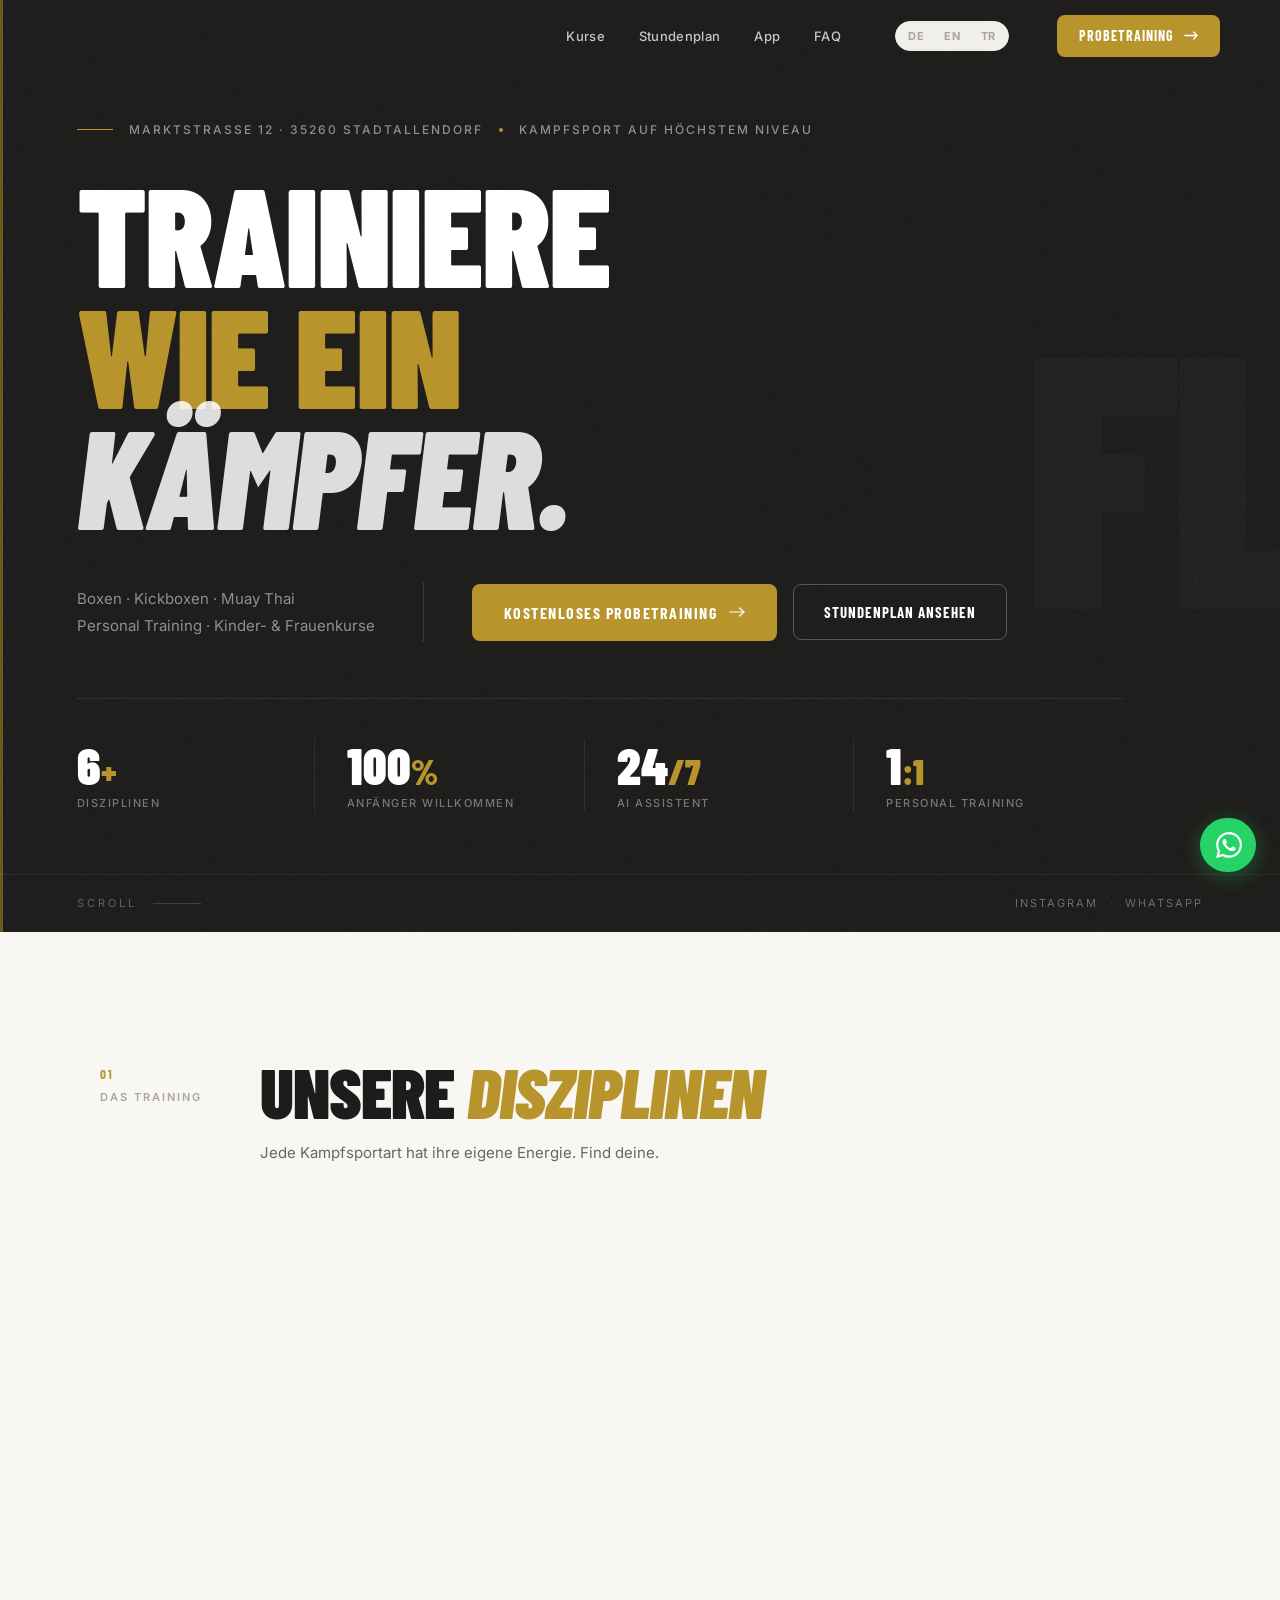
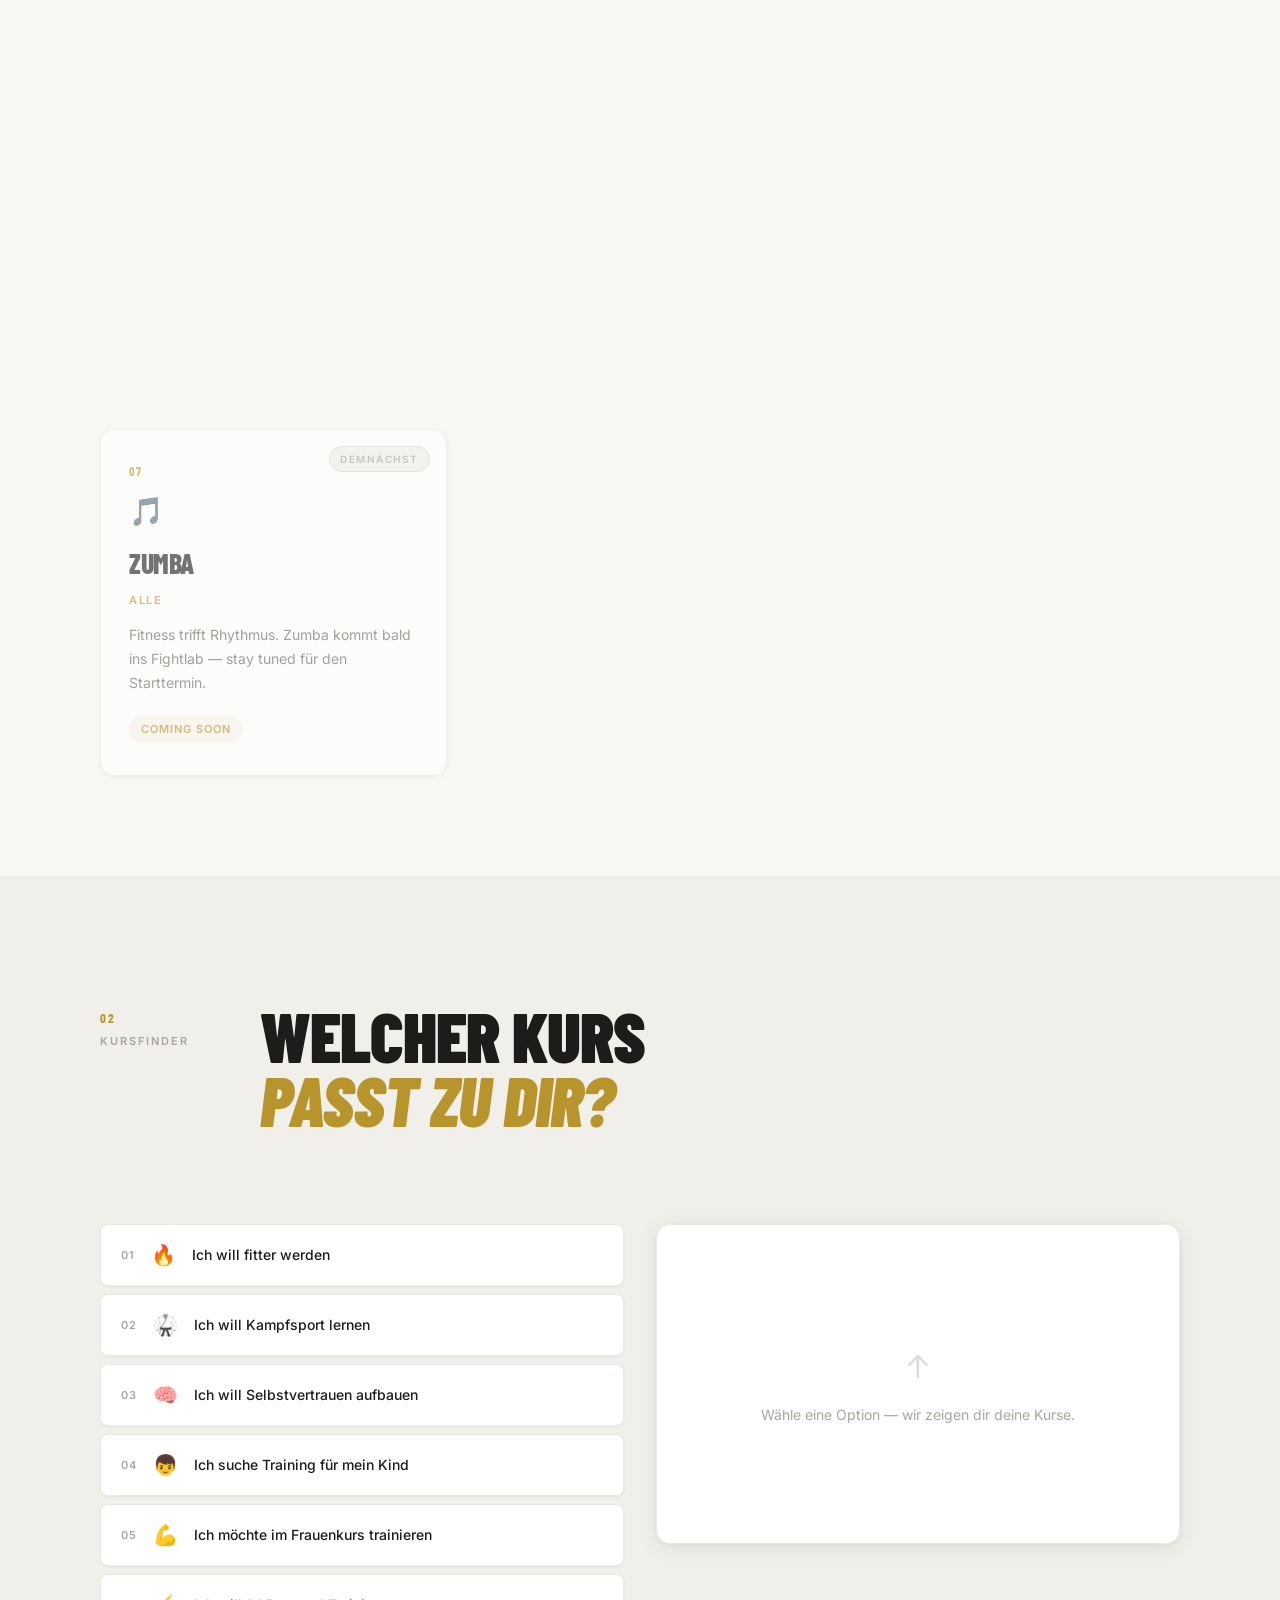
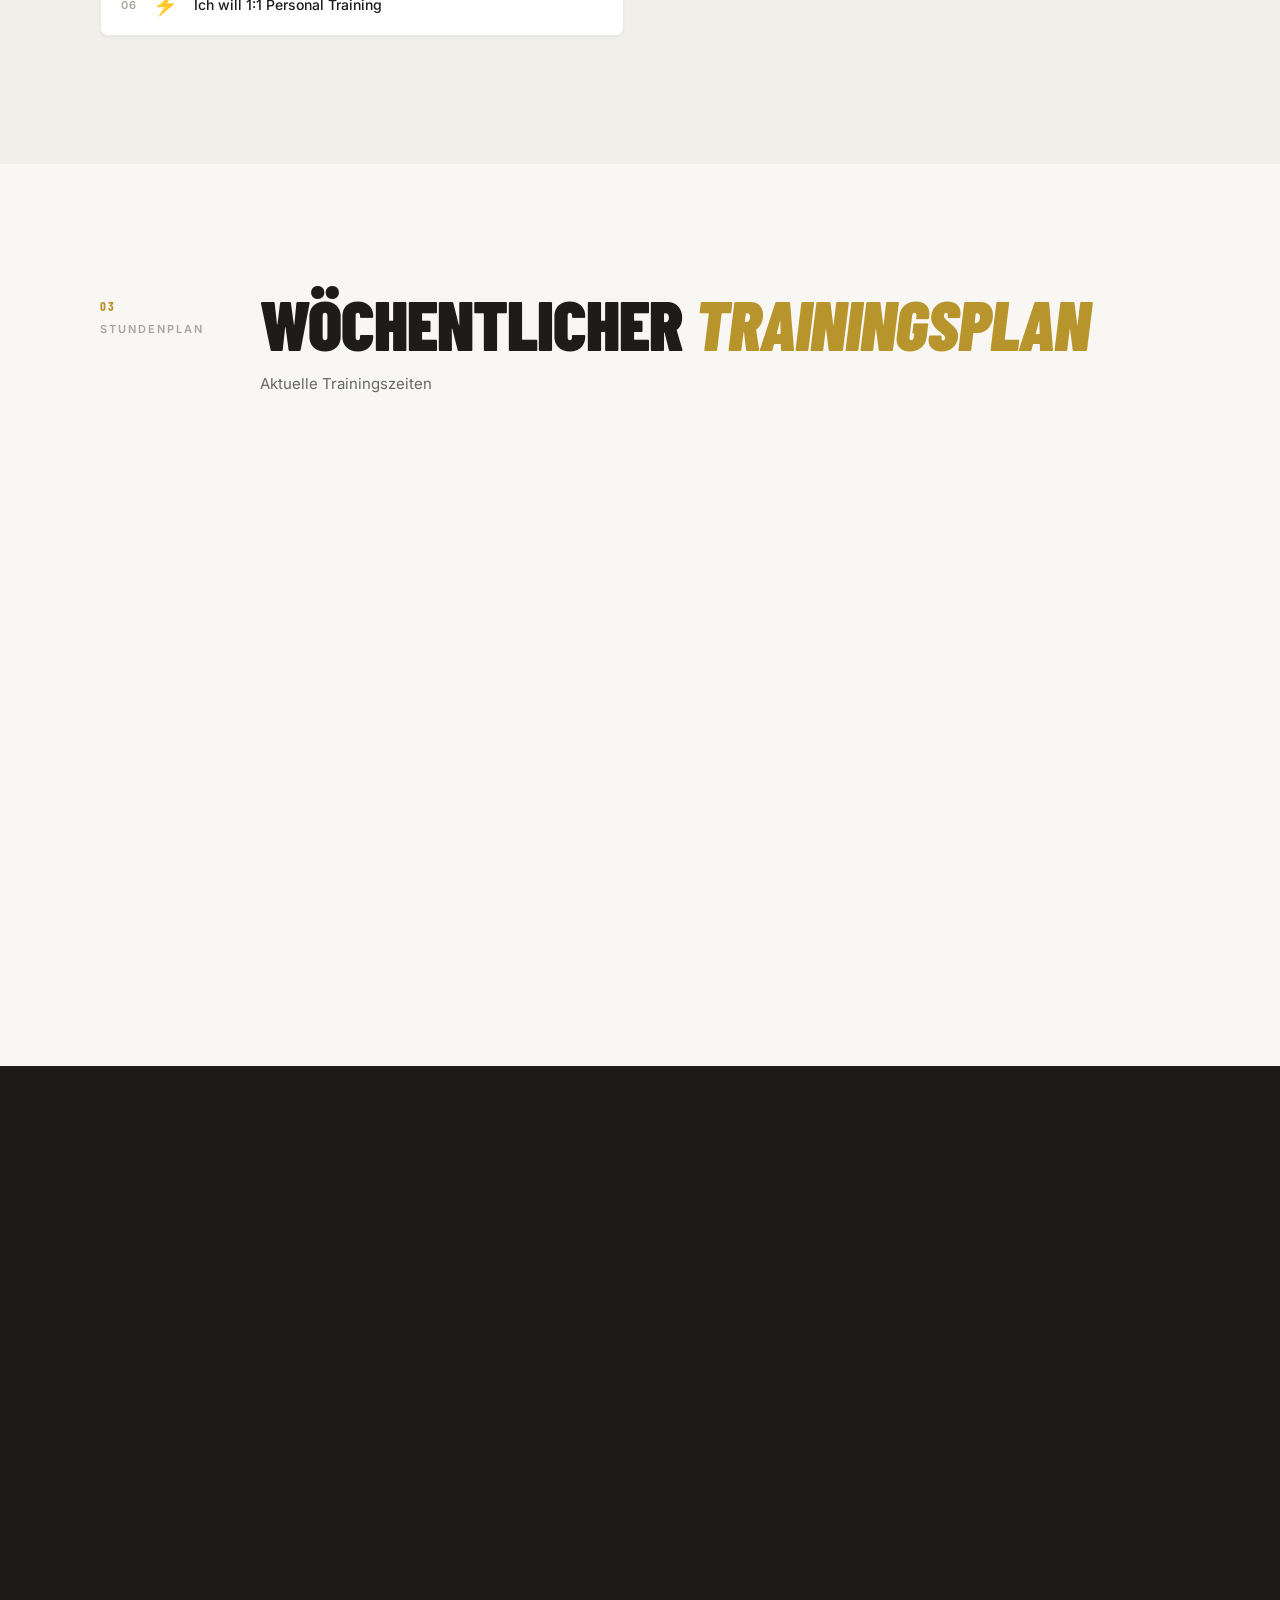
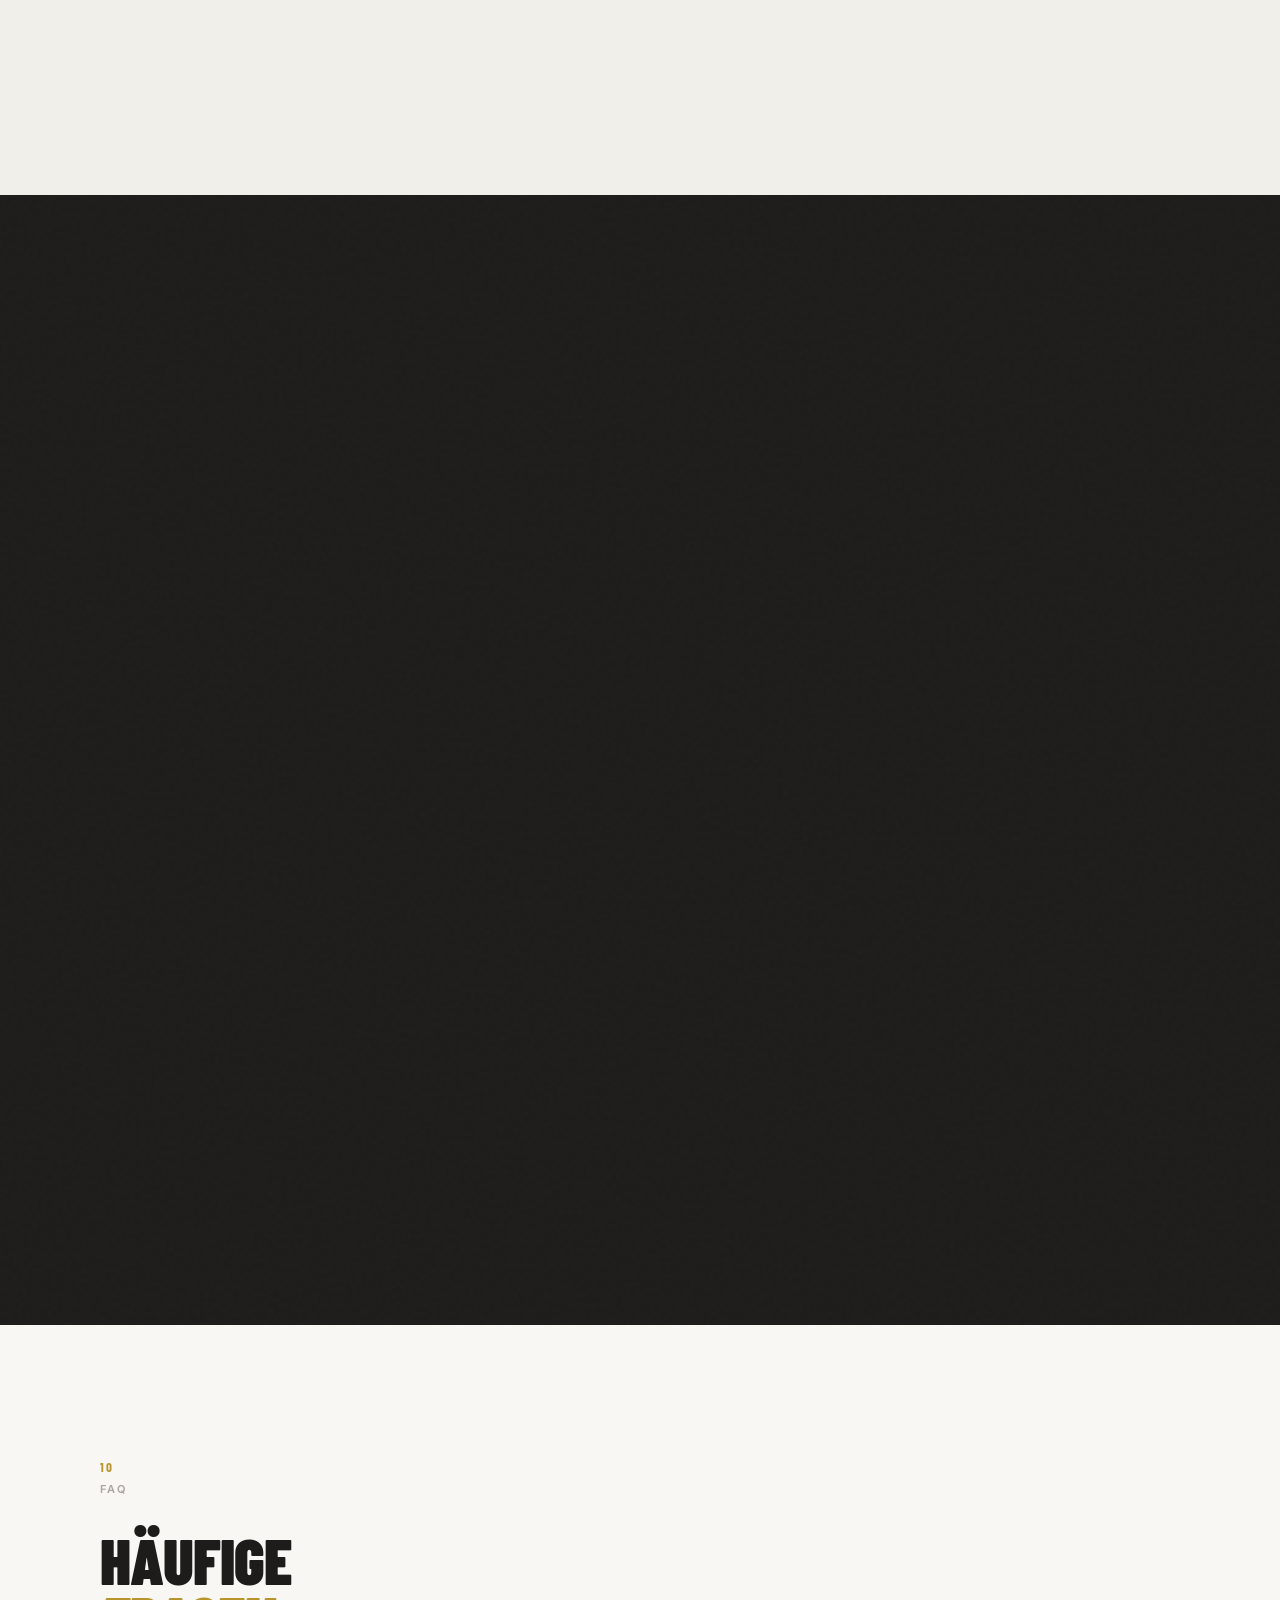
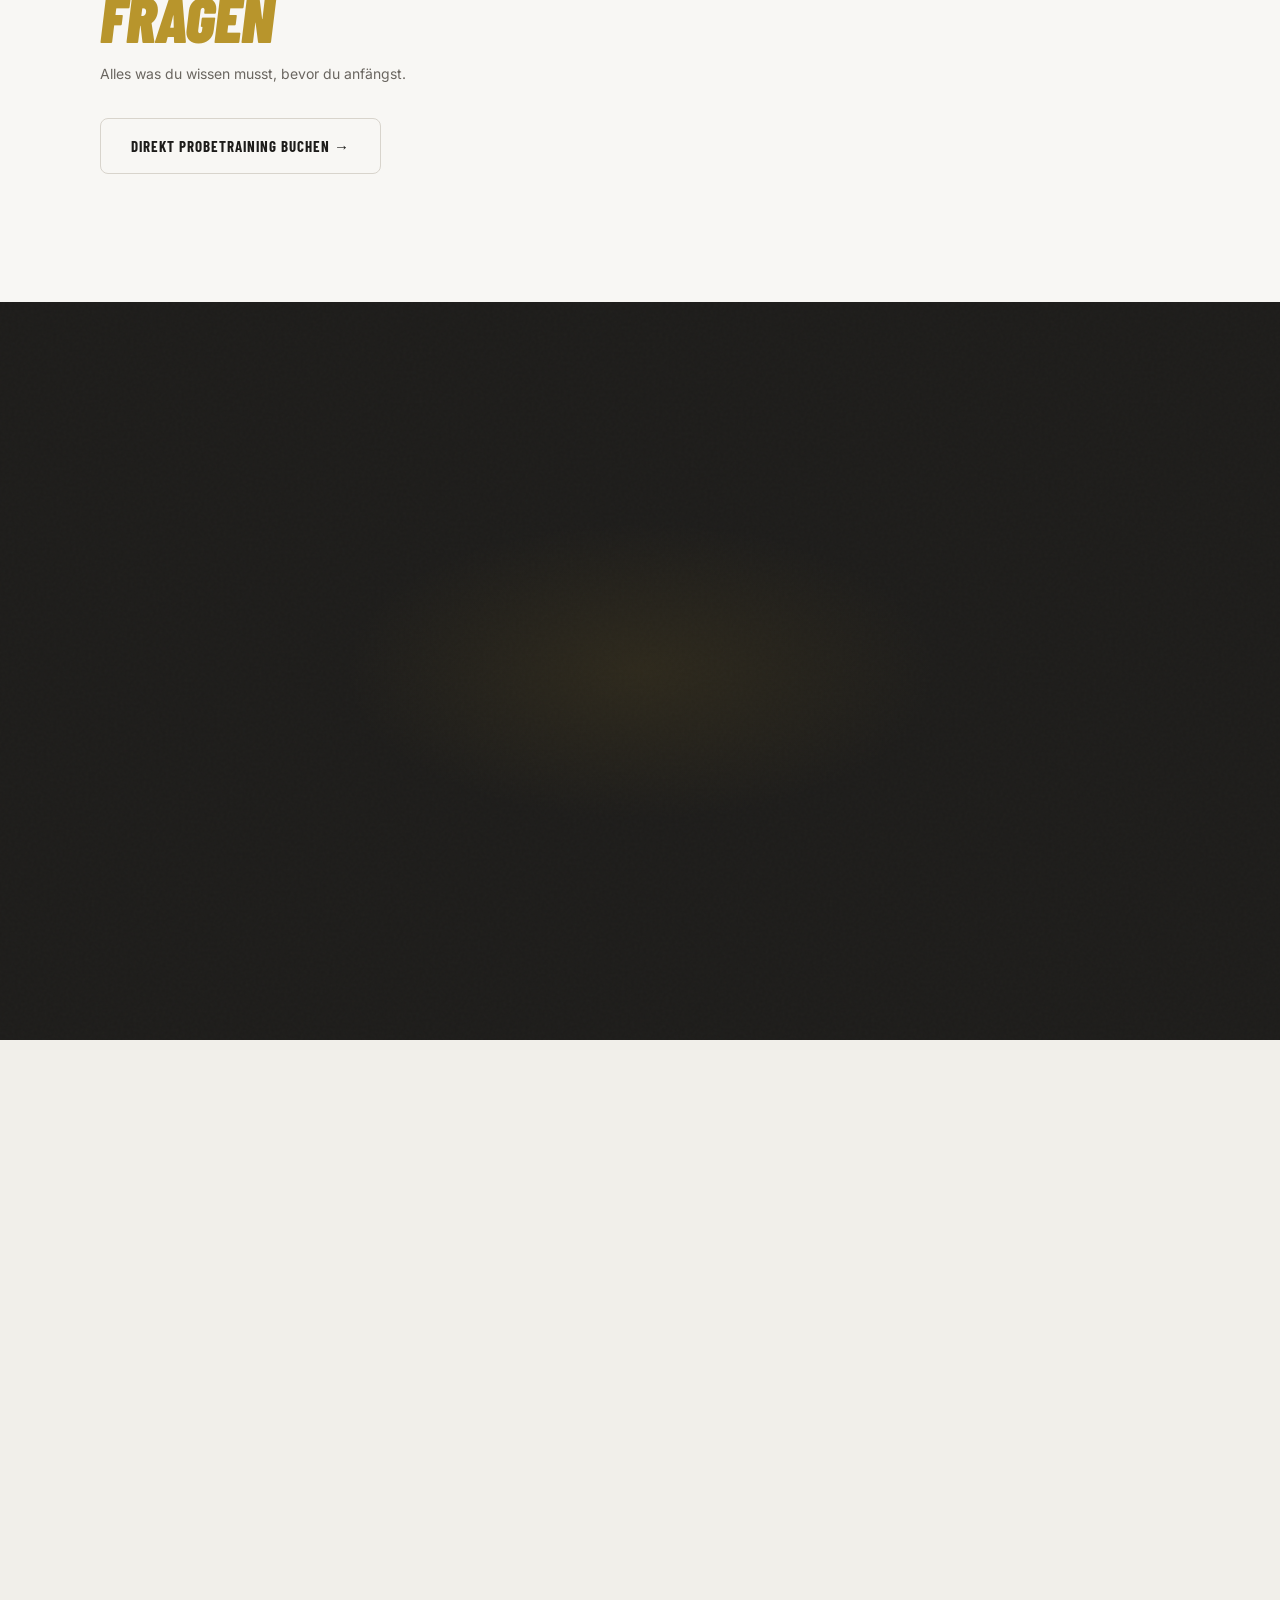
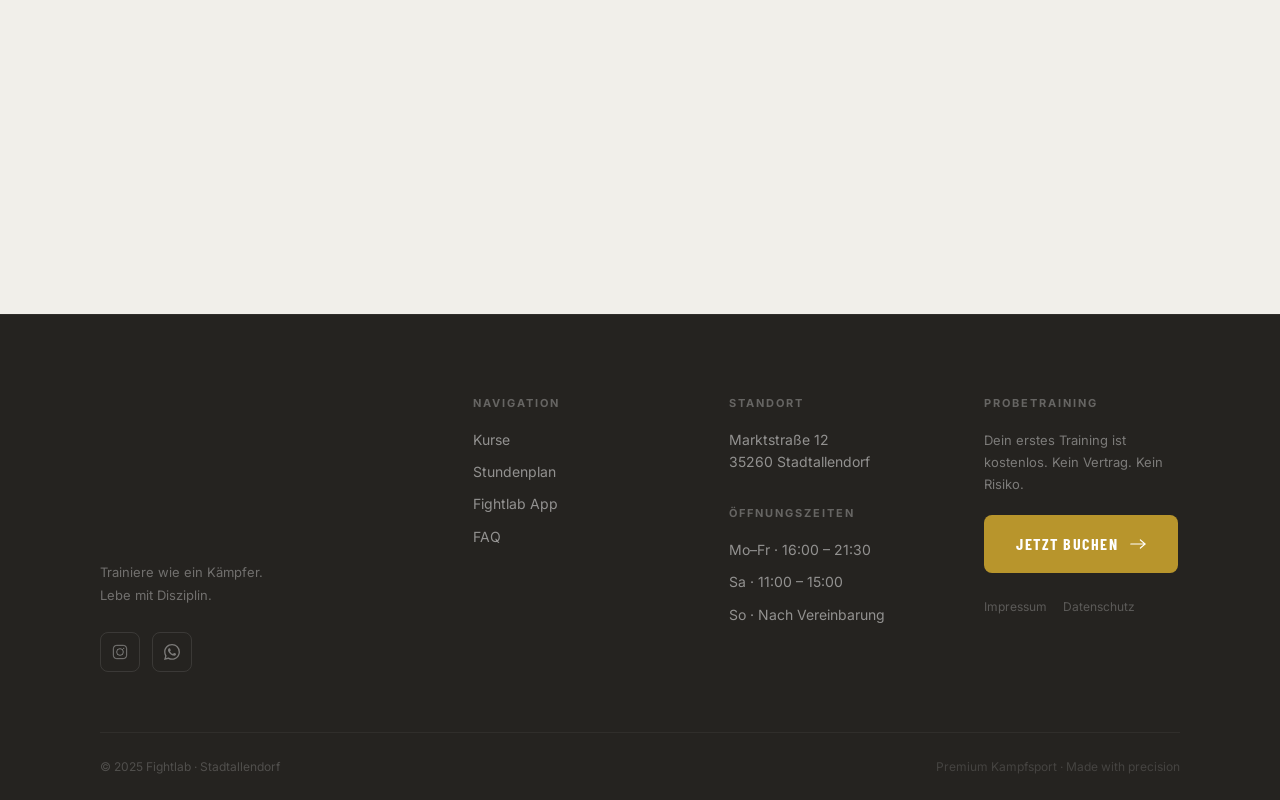
==== commit 5db45eb3: "Add DE/EN/TR language switcher with full i18n support - Language switcher in nav and mobile menu (DE" ====
--- a/index.html
+++ b/index.html
@@ -18,14 +18,19 @@
       <canvas id="logoCanvas" class="logo-canvas"></canvas>
     </a>
     <ul class="nav-links">
-      <li><a href="#kurse" data-hover="01">Kurse</a></li>
-      <li><a href="#stundenplan" data-hover="02">Stundenplan</a></li>
+      <li><a href="#kurse" data-hover="01" data-i18n="nav.kurse">Kurse</a></li>
+      <li><a href="#stundenplan" data-hover="02" data-i18n="nav.stundenplan">Stundenplan</a></li>
       <li><a href="#app" data-hover="03">App</a></li>
       <li><a href="#faq" data-hover="06">FAQ</a></li>
     </ul>
+    <div class="lang-switch">
+      <button class="ls-btn" data-lang="de" onclick="setLang('de')">DE</button>
+      <button class="ls-btn" data-lang="en" onclick="setLang('en')">EN</button>
+      <button class="ls-btn" data-lang="tr" onclick="setLang('tr')">TR</button>
+    </div>
     <div class="nav-ctas">
       <a href="#cta-final" class="nav-cta-btn" onclick="openTrialModal(); return false;">
-        Probetraining
+        <span data-i18n="nav.cta">Probetraining</span>
         <svg class="btn-arrow" viewBox="0 0 16 10" fill="none"><path d="M11 1l4 4-4 4M1 5h14" stroke="currentColor" stroke-width="1.5" stroke-linecap="round"/></svg>
       </a>
     </div>
@@ -35,13 +40,18 @@
   </div>
   <div class="mobile-menu" id="mobileMenu">
     <div class="mm-links">
-      <a href="#kurse" class="mm-link">Kurse</a>
-      <a href="#stundenplan" class="mm-link">Stundenplan</a>
+      <a href="#kurse" class="mm-link" data-i18n="nav.kurse">Kurse</a>
+      <a href="#stundenplan" class="mm-link" data-i18n="nav.stundenplan">Stundenplan</a>
       <a href="#app" class="mm-link">App</a>
       <a href="#faq" class="mm-link">FAQ</a>
+      <div class="mm-lang">
+        <button class="ls-btn" data-lang="de" onclick="setLang('de')">DE</button>
+        <button class="ls-btn" data-lang="en" onclick="setLang('en')">EN</button>
+        <button class="ls-btn" data-lang="tr" onclick="setLang('tr')">TR</button>
+      </div>
     </div>
     <div class="mm-footer">
-      <a href="#cta-final" class="nav-cta-btn" onclick="openTrialModal(); return false;">Probetraining buchen</a>
+      <a href="#cta-final" class="nav-cta-btn" onclick="openTrialModal(); return false;" data-i18n="nav.cta_book">Probetraining buchen</a>
     </div>
   </div>
 </nav>
@@ -56,44 +66,44 @@
       <div class="eyebrow-line"></div>
       <span>Marktstraße 12 · 35260 Stadtallendorf</span>
       <div class="eyebrow-dot"></div>
-      <span>Kampfsport auf höchstem Niveau</span>
+      <span data-i18n="hero.eyebrow">Kampfsport auf höchstem Niveau</span>
     </div>
 
     <h1 class="hero-h1">
-      <span class="h1-line" data-i="0">Trainiere</span>
-      <span class="h1-line h1-accent" data-i="1">wie ein</span>
-      <span class="h1-line h1-italic" data-i="2">Kämpfer.</span>
+      <span class="h1-line" data-i="0" data-i18n="hero.h1_0">Trainiere</span>
+      <span class="h1-line h1-accent" data-i="1" data-i18n="hero.h1_1">wie ein</span>
+      <span class="h1-line h1-italic" data-i="2" data-i18n="hero.h1_2">Kämpfer.</span>
     </h1>
 
     <div class="hero-sub-row">
-      <p class="hero-sub">
+      <p class="hero-sub" data-i18n-html="hero.sub">
         Boxen · Kickboxen · Muay Thai<br>
         Personal Training · Kinder- & Frauenkurse
       </p>
       <div class="hero-divider-v"></div>
       <div class="hero-sub-ctas">
         <a href="#cta-final" class="cta-primary" onclick="openTrialModal(); return false;">
-          <span>Kostenloses Probetraining</span>
+          <span data-i18n="hero.cta1">Kostenloses Probetraining</span>
           <svg viewBox="0 0 20 12" fill="none"><path d="M13 1l6 5-6 5M1 6h18" stroke="currentColor" stroke-width="1.5" stroke-linecap="round"/></svg>
         </a>
-        <a href="#stundenplan" class="cta-ghost-light">Stundenplan ansehen</a>
+        <a href="#stundenplan" class="cta-ghost-light" data-i18n="hero.cta2">Stundenplan ansehen</a>
       </div>
     </div>
 
     <div class="hero-stats">
       <div class="hero-stat">
         <div class="hs-num">6<span>+</span></div>
-        <div class="hs-label">Disziplinen</div>
+        <div class="hs-label" data-i18n="hero.stat1">Disziplinen</div>
       </div>
       <div class="hero-stat-sep"></div>
       <div class="hero-stat">
         <div class="hs-num">100<span>%</span></div>
-        <div class="hs-label">Anfänger willkommen</div>
+        <div class="hs-label" data-i18n="hero.stat2">Anfänger willkommen</div>
       </div>
       <div class="hero-stat-sep"></div>
       <div class="hero-stat">
         <div class="hs-num">24<span>/7</span></div>
-        <div class="hs-label">AI Assistent</div>
+        <div class="hs-label" data-i18n="hero.stat3">AI Assistent</div>
       </div>
       <div class="hero-stat-sep"></div>
       <div class="hero-stat">
@@ -105,7 +115,7 @@
 
   <div class="hero-bottom-bar">
     <div class="hbb-left">
-      <span class="hbb-scroll-label">Scroll</span>
+      <span class="hbb-scroll-label" data-i18n="hero.scroll">Scroll</span>
       <div class="hbb-scroll-line"><div class="hbb-scroll-dot"></div></div>
     </div>
     <div class="hbb-right">
@@ -122,11 +132,11 @@
     <header class="section-head">
       <div class="sh-left">
         <div class="sh-num">01</div>
-        <div class="sh-tag">Das Training</div>
+        <div class="sh-tag" data-i18n="kurse.tag">Das Training</div>
       </div>
       <div class="sh-right">
-        <h2 class="sh-title">Unsere <em>Disziplinen</em></h2>
-        <p class="sh-sub">Jede Kampfsportart hat ihre eigene Energie. Find deine.</p>
+        <h2 class="sh-title" data-i18n-html="kurse.title">Unsere <em>Disziplinen</em></h2>
+        <p class="sh-sub" data-i18n="kurse.sub">Jede Kampfsportart hat ihre eigene Energie. Find deine.</p>
       </div>
     </header>
     <div class="kurse-grid" id="kurseGrid"></div>
@@ -139,10 +149,10 @@
     <header class="section-head">
       <div class="sh-left">
         <div class="sh-num">02</div>
-        <div class="sh-tag">Kursfinder</div>
+        <div class="sh-tag" data-i18n="finder.tag">Kursfinder</div>
       </div>
       <div class="sh-right">
-        <h2 class="sh-title">Welcher Kurs<br><em>passt zu dir?</em></h2>
+        <h2 class="sh-title" data-i18n-html="finder.title">Welcher Kurs<br><em>passt zu dir?</em></h2>
       </div>
     </header>
     <div class="finder-wrap">
@@ -150,7 +160,7 @@
       <div class="finder-result-panel" id="finderResult">
         <div class="frp-default">
           <div class="frp-icon">↑</div>
-          <p>Wähle eine Option — wir zeigen dir deine Kurse.</p>
+          <p data-i18n="finder.default">Wähle eine Option — wir zeigen dir deine Kurse.</p>
         </div>
       </div>
     </div>
@@ -163,11 +173,11 @@
     <header class="section-head">
       <div class="sh-left">
         <div class="sh-num">03</div>
-        <div class="sh-tag">Stundenplan</div>
+        <div class="sh-tag" data-i18n="sched.tag">Stundenplan</div>
       </div>
       <div class="sh-right">
-        <h2 class="sh-title">Wöchentlicher <em>Trainingsplan</em></h2>
-        <p class="sh-sub">Aktuelle Trainingszeiten</p>
+        <h2 class="sh-title" data-i18n-html="sched.title">Wöchentlicher <em>Trainingsplan</em></h2>
+        <p class="sh-sub" data-i18n="sched.sub">Aktuelle Trainingszeiten</p>
       </div>
     </header>
     <div class="schedule-container" id="scheduleContainer"></div>
@@ -185,11 +195,11 @@
         </div>
       </header>
       <div class="coming-soon-body">
-        <div class="cs-badge">Demnächst</div>
-        <h2 class="coming-soon-headline">Dein Training.<br>Immer dabei.<br><em>Die Fightlab App.</em></h2>
-        <p class="coming-soon-desc">Als Mitglied erhältst du Zugang zur Fightlab App — tracke deine Kurse, verfolge deine Fortschritte, nimm an Monats-Challenges teil und sieh, wo du im Leaderboard stehst.</p>
+        <div class="cs-badge" data-i18n="app.badge">Demnächst</div>
+        <h2 class="coming-soon-headline" data-i18n-html="app.title">Dein Training.<br>Immer dabei.<br><em>Die Fightlab App.</em></h2>
+        <p class="coming-soon-desc" data-i18n="app.desc">Als Mitglied erhältst du Zugang zur Fightlab App — tracke deine Kurse, verfolge deine Fortschritte, nimm an Monats-Challenges teil und sieh, wo du im Leaderboard stehst.</p>
         <a href="#cta-final" class="cta-primary" onclick="openTrialModal(); return false;">
-          <span>Jetzt Mitglied werden</span>
+          <span data-i18n="app.cta">Jetzt Mitglied werden</span>
           <svg viewBox="0 0 20 12" fill="none"><path d="M13 1l6 5-6 5M1 6h18" stroke="currentColor" stroke-width="1.5" stroke-linecap="round"/></svg>
         </a>
       </div>
@@ -198,7 +208,6 @@
 </section>
 
 <!-- MEMBER -->
-
 <section id="member" class="section">
   <div class="container">
     <div class="coming-soon-grid reveal">
@@ -209,10 +218,10 @@
         </div>
       </header>
       <div class="coming-soon-body">
-        <div class="cs-badge">In Kürze verfügbar</div>
-        <h2 class="coming-soon-headline">Dein persönlicher<br><em>Mitgliederbereich</em></h2>
-        <p class="coming-soon-desc">In Zukunft wird es auch einen Member Login geben — damit kannst du deine Mitgliedschaft verwalten, Kurse buchen, Rechnungen einsehen und deine Fortschritte tracken. Alles an einem Ort.</p>
-        <a href="#cta-final" class="cta-ghost" onclick="openTrialModal(); return false;">Probetraining buchen →</a>
+        <div class="cs-badge" data-i18n="member.badge">In Kürze verfügbar</div>
+        <h2 class="coming-soon-headline" data-i18n-html="member.title">Dein persönlicher<br><em>Mitgliederbereich</em></h2>
+        <p class="coming-soon-desc" data-i18n="member.desc">In Zukunft wird es auch einen Member Login geben — damit kannst du deine Mitgliedschaft verwalten, Kurse buchen, Rechnungen einsehen und deine Fortschritte tracken. Alles an einem Ort.</p>
+        <a href="#cta-final" class="cta-ghost" onclick="openTrialModal(); return false;" data-i18n="member.cta">Probetraining buchen →</a>
       </div>
     </div>
   </div>
@@ -226,11 +235,11 @@
         <header class="section-head inline-head">
           <div class="sh-left">
             <div class="sh-num">06</div>
-            <div class="sh-tag">24/7 Support</div>
+            <div class="sh-tag" data-i18n="ai.tag">24/7 Support</div>
           </div>
         </header>
-        <h2 class="ai-headline">Dein digitaler<br><em>Fightlab Assistent</em></h2>
-        <p class="ai-desc">Rund um die Uhr Antworten auf alle wichtigen Fragen — kein Telefon, keine Wartezeit.</p>
+        <h2 class="ai-headline" data-i18n-html="ai.title">Dein digitaler<br><em>Fightlab Assistent</em></h2>
+        <p class="ai-desc" data-i18n="ai.desc">Rund um die Uhr Antworten auf alle wichtigen Fragen — kein Telefon, keine Wartezeit.</p>
         <div class="ai-chips" id="aiChips"></div>
       </div>
       <div class="ai-right reveal delay-2">
@@ -242,18 +251,18 @@
             </div>
             <div class="chat-head-info">
               <div class="chat-head-name">Fightlab Assistent</div>
-              <div class="chat-head-status">Online · Antwortet sofort</div>
+              <div class="chat-head-status" data-i18n="ai.status">Online · Antwortet sofort</div>
             </div>
           </div>
           <div class="chat-msgs" id="chatMsgs">
             <div class="chat-msg bot">
-              <div class="cm-bubble">Hey! Wie kann ich dir helfen? 👊</div>
-              <div class="cm-time">Jetzt</div>
+              <div class="cm-bubble" data-i18n="ai.greeting">Hey! Wie kann ich dir helfen? 👊</div>
+              <div class="cm-time" data-i18n="ai.now">Jetzt</div>
             </div>
           </div>
           <div class="chat-quick" id="chatQuick"></div>
           <div class="chat-bar">
-            <input id="chatInput" class="chat-inp" type="text" placeholder="Schreib eine Frage…" autocomplete="off">
+            <input id="chatInput" class="chat-inp" type="text" data-i18n-ph="ai.placeholder" placeholder="Schreib eine Frage…" autocomplete="off">
             <button id="chatSend" class="chat-btn">
               <svg viewBox="0 0 20 20" fill="none"><path d="M3 10l14-7-5 7 5 7-14-7z" fill="currentColor"/></svg>
             </button>
@@ -263,7 +272,6 @@
     </div>
   </div>
 </section>
-
 
 <!-- COMMUNITY -->
 <section id="community" class="section community-section">
@@ -274,26 +282,25 @@
         <header class="section-head inline-head">
           <div class="sh-left">
             <div class="sh-num">08</div>
-            <div class="sh-tag">Die Bewegung</div>
+            <div class="sh-tag" data-i18n="comm.tag">Die Bewegung</div>
           </div>
         </header>
-        <h2 class="comm-headline">Kein normales<br>Gym.<br><em>Eine Bewegung.</em></h2>
-        <p class="comm-desc">Bei Fightlab geht es nicht nur darum, fit zu werden. Es geht darum, wer du wirst — durch Disziplin, Respekt und echten Zusammenhalt.</p>
+        <h2 class="comm-headline" data-i18n-html="comm.title">Kein normales<br>Gym.<br><em>Eine Bewegung.</em></h2>
+        <p class="comm-desc" data-i18n="comm.desc">Bei Fightlab geht es nicht nur darum, fit zu werden. Es geht darum, wer du wirst — durch Disziplin, Respekt und echten Zusammenhalt.</p>
         <div class="values-grid" id="valuesGrid"></div>
       </div>
       <div class="comm-right reveal delay-2">
         <div class="quote-card">
           <div class="qc-mark">"</div>
-          <blockquote class="qc-text">Ich bin als totaler Anfänger gekommen. Heute bin ich Teil einer Familie, die mich täglich besser macht.</blockquote>
-          <div class="qc-author">— Fightlab Mitglied, Stadtallendorf</div>
+          <blockquote class="qc-text" data-i18n="comm.quote">Ich bin als totaler Anfänger gekommen. Heute bin ich Teil einer Familie, die mich täglich besser macht.</blockquote>
+          <div class="qc-author" data-i18n="comm.author">— Fightlab Mitglied, Stadtallendorf</div>
           <div class="qc-divider"></div>
-          <div class="qc-note">Anfänger sind nicht nur willkommen.<br>Sie sind der Kern von allem.</div>
-        </div>
-      </div>
-    </div>
-  </div>
-</section>
-
+          <div class="qc-note" data-i18n-html="comm.note">Anfänger sind nicht nur willkommen.<br>Sie sind der Kern von allem.</div>
+        </div>
+      </div>
+    </div>
+  </div>
+</section>
 
 <!-- FAQ -->
 <section id="faq" class="section">
@@ -306,9 +313,9 @@
             <div class="sh-tag">FAQ</div>
           </div>
         </header>
-        <h2 class="faq-headline">Häufige<br><em>Fragen</em></h2>
-        <p class="faq-sub">Alles was du wissen musst, bevor du anfängst.</p>
-        <a href="#cta-final" class="cta-ghost" onclick="openTrialModal(); return false;">Direkt Probetraining buchen →</a>
+        <h2 class="faq-headline" data-i18n-html="faq.title">Häufige<br><em>Fragen</em></h2>
+        <p class="faq-sub" data-i18n="faq.sub">Alles was du wissen musst, bevor du anfängst.</p>
+        <a href="#cta-final" class="cta-ghost" onclick="openTrialModal(); return false;" data-i18n="faq.cta">Direkt Probetraining buchen →</a>
       </div>
       <div class="faq-right" id="faqList"></div>
     </div>
@@ -321,14 +328,14 @@
   <div class="ctaf-glow"></div>
   <div class="container">
     <div class="ctaf-inner reveal">
-      <div class="ctaf-tag">Dein erster Schritt</div>
-      <h2 class="ctaf-h2">Der erste Schritt<br>ist dein <em>Probetraining.</em></h2>
-      <p class="ctaf-sub">Kein Druck. Keine Ausreden.<br>Komm vorbei und erlebe Fightlab selbst.</p>
+      <div class="ctaf-tag" data-i18n="ctaf.tag">Dein erster Schritt</div>
+      <h2 class="ctaf-h2" data-i18n-html="ctaf.title">Der erste Schritt<br>ist dein <em>Probetraining.</em></h2>
+      <p class="ctaf-sub" data-i18n-html="ctaf.sub">Kein Druck. Keine Ausreden.<br>Komm vorbei und erlebe Fightlab selbst.</p>
       <a href="#" class="cta-primary cta-large" onclick="openTrialModal(); return false;">
-        <span>Jetzt kostenloses Probetraining buchen</span>
+        <span data-i18n="ctaf.cta">Jetzt kostenloses Probetraining buchen</span>
         <svg viewBox="0 0 20 12" fill="none"><path d="M13 1l6 5-6 5M1 6h18" stroke="currentColor" stroke-width="1.5" stroke-linecap="round"/></svg>
       </a>
-      <div class="ctaf-micro">100% kostenlos · Keine Verpflichtung · Anfänger ausdrücklich willkommen</div>
+      <div class="ctaf-micro" data-i18n="ctaf.micro">100% kostenlos · Keine Verpflichtung · Anfänger ausdrücklich willkommen</div>
     </div>
   </div>
 </section>
@@ -338,17 +345,17 @@
   <div class="container">
     <div class="insta-grid">
       <div class="insta-content reveal">
-        <div class="label-tag" style="margin-bottom:20px">Social Media</div>
-        <h2 class="insta-headline">Folge uns<br>auf <em>Instagram</em></h2>
-        <p class="insta-desc">Aktuelle News, Trainingseinblicke, Kurse und Community-Momente — direkt auf deinem Feed.</p>
+        <div class="label-tag" style="margin-bottom:20px" data-i18n="insta.social_tag">Social Media</div>
+        <h2 class="insta-headline" data-i18n-html="insta.title">Folge uns<br>auf <em>Instagram</em></h2>
+        <p class="insta-desc" data-i18n="insta.desc">Aktuelle News, Trainingseinblicke, Kurse und Community-Momente — direkt auf deinem Feed.</p>
         <div class="insta-stats">
-          <div class="insta-stat"><div class="is-num">883</div><div class="is-label">Follower</div></div>
+          <div class="insta-stat"><div class="is-num">883</div><div class="is-label" data-i18n="insta.followers">Follower</div></div>
           <div class="insta-stat-sep"></div>
-          <div class="insta-stat"><div class="is-num">17</div><div class="is-label">Beiträge</div></div>
+          <div class="insta-stat"><div class="is-num">17</div><div class="is-label" data-i18n="insta.posts">Beiträge</div></div>
         </div>
         <a href="https://www.instagram.com/fightlaballendorf" target="_blank" class="cta-primary">
           <svg viewBox="0 0 24 24" fill="none" stroke="currentColor" stroke-width="2" style="width:18px;height:18px"><rect x="2" y="2" width="20" height="20" rx="5"/><circle cx="12" cy="12" r="5"/><circle cx="17.5" cy="6.5" r="1.2" fill="currentColor" stroke="none"/></svg>
-          <span>@fightlaballendorf folgen</span>
+          <span data-i18n="insta.cta">@fightlaballendorf folgen</span>
         </a>
       </div>
 
@@ -375,7 +382,7 @@
     <div class="footer-top">
       <div class="ft-brand">
         <canvas id="footerLogoCanvas" class="footer-logo-canvas"></canvas>
-        <p class="ft-tagline">Trainiere wie ein Kämpfer.<br>Lebe mit Disziplin.</p>
+        <p class="ft-tagline" data-i18n-html="footer.tagline">Trainiere wie ein Kämpfer.<br>Lebe mit Disziplin.</p>
         <div class="ft-social">
           <a href="https://www.instagram.com/fightlaballendorf" class="ft-soc-btn" target="_blank" aria-label="Instagram">
             <svg viewBox="0 0 24 24" fill="none" stroke="currentColor" stroke-width="1.5"><rect x="2" y="2" width="20" height="20" rx="5"/><circle cx="12" cy="12" r="5"/><circle cx="17.5" cy="6.5" r="1" fill="currentColor" stroke="none"/></svg>
@@ -387,33 +394,33 @@
       </div>
 
       <div class="ft-col">
-        <h4 class="ft-heading">Navigation</h4>
+        <h4 class="ft-heading" data-i18n="footer.nav">Navigation</h4>
         <ul class="ft-links">
-          <li><a href="#kurse">Kurse</a></li>
-          <li><a href="#stundenplan">Stundenplan</a></li>
+          <li><a href="#kurse" data-i18n="nav.kurse">Kurse</a></li>
+          <li><a href="#stundenplan" data-i18n="nav.stundenplan">Stundenplan</a></li>
           <li><a href="#app">Fightlab App</a></li>
           <li><a href="#faq">FAQ</a></li>
         </ul>
       </div>
 
       <div class="ft-col">
-        <h4 class="ft-heading">Standort</h4>
+        <h4 class="ft-heading" data-i18n="footer.location">Standort</h4>
         <ul class="ft-links">
           <li class="ft-addr">Marktstraße 12<br>35260 Stadtallendorf</li>
         </ul>
-        <h4 class="ft-heading mt-32">Öffnungszeiten</h4>
+        <h4 class="ft-heading mt-32" data-i18n="footer.hours">Öffnungszeiten</h4>
         <ul class="ft-links">
           <li>Mo–Fr · 16:00 – 21:30</li>
           <li>Sa · 11:00 – 15:00</li>
-          <li>So · Nach Vereinbarung</li>
+          <li data-i18n="footer.sunday">So · Nach Vereinbarung</li>
         </ul>
       </div>
 
       <div class="ft-col">
-        <h4 class="ft-heading">Probetraining</h4>
-        <p class="ft-trial-text">Dein erstes Training ist kostenlos. Kein Vertrag. Kein Risiko.</p>
+        <h4 class="ft-heading" data-i18n="footer.trial_h">Probetraining</h4>
+        <p class="ft-trial-text" data-i18n="footer.trial_text">Dein erstes Training ist kostenlos. Kein Vertrag. Kein Risiko.</p>
         <a href="#" class="cta-primary ft-cta" onclick="openTrialModal(); return false;">
-          <span>Jetzt buchen</span>
+          <span data-i18n="footer.trial_btn">Jetzt buchen</span>
           <svg viewBox="0 0 20 12" fill="none"><path d="M13 1l6 5-6 5M1 6h18" stroke="currentColor" stroke-width="1.5" stroke-linecap="round"/></svg>
         </a>
         <div class="ft-legal">
@@ -424,7 +431,7 @@
     </div>
     <div class="footer-bottom">
       <span>© 2025 Fightlab · Stadtallendorf</span>
-      <span class="fb-right">Premium Kampfsport · Made with precision</span>
+      <span class="fb-right" data-i18n="footer.bottom_right">Premium Kampfsport · Made with precision</span>
     </div>
   </div>
 </footer>
@@ -436,37 +443,37 @@
       <svg viewBox="0 0 24 24" fill="none" stroke="currentColor" stroke-width="2"><path d="M18 6L6 18M6 6l12 12"/></svg>
     </button>
     <div class="modal-head">
-      <div class="modal-tag">Kostenlos & unverbindlich</div>
-      <h3 class="modal-title">Probetraining buchen</h3>
-      <p class="modal-sub">Wähle einen Kurs — wir melden uns innerhalb von 24 Stunden bei dir.</p>
+      <div class="modal-tag" data-i18n="modal.tag">Kostenlos & unverbindlich</div>
+      <h3 class="modal-title" data-i18n="modal.title">Probetraining buchen</h3>
+      <p class="modal-sub" data-i18n="modal.sub">Wähle einen Kurs — wir melden uns innerhalb von 24 Stunden bei dir.</p>
     </div>
     <form class="modal-form" onsubmit="submitTrial(event)">
       <div class="mf-group">
-        <label>Name</label>
-        <input type="text" placeholder="Dein Name" required>
+        <label data-i18n="modal.name">Name</label>
+        <input type="text" data-i18n-ph="modal.name_ph" placeholder="Dein Name" required>
       </div>
       <div class="mf-group">
-        <label>E-Mail oder WhatsApp</label>
+        <label data-i18n="modal.contact">E-Mail oder WhatsApp</label>
         <input type="text" placeholder="name@mail.de oder +49…" required>
       </div>
       <div class="mf-group">
-        <label>Welcher Kurs?</label>
+        <label data-i18n="modal.course">Welcher Kurs?</label>
         <select>
-          <option>Boxen</option>
-          <option>Kickboxen</option>
+          <option data-i18n="modal.boxing">Boxen</option>
+          <option data-i18n="modal.kickboxing">Kickboxen</option>
           <option>Muay Thai</option>
-          <option>Kinderkurs</option>
-          <option>Frauenkurs</option>
+          <option data-i18n="modal.kids">Kinderkurs</option>
+          <option data-i18n="modal.women">Frauenkurs</option>
           <option>Personal Training</option>
-          <option>Noch nicht sicher</option>
+          <option data-i18n="modal.unsure">Noch nicht sicher</option>
         </select>
       </div>
       <div class="mf-group">
-        <label>Nachricht (optional)</label>
-        <textarea placeholder="Vorerfahrung, Wunschtermin, Fragen…" rows="3"></textarea>
+        <label data-i18n="modal.msg">Nachricht (optional)</label>
+        <textarea data-i18n-ph="modal.msg_ph" placeholder="Vorerfahrung, Wunschtermin, Fragen…" rows="3"></textarea>
       </div>
       <button type="submit" class="cta-primary cta-full">
-        <span>Probetraining anfragen</span>
+        <span data-i18n="modal.submit">Probetraining anfragen</span>
         <svg viewBox="0 0 20 12" fill="none"><path d="M13 1l6 5-6 5M1 6h18" stroke="currentColor" stroke-width="1.5" stroke-linecap="round"/></svg>
       </button>
     </form>
@@ -482,7 +489,7 @@
     <div class="modal-head">
       <div class="modal-tag">Members Only</div>
       <h3 class="modal-title">Member Login</h3>
-      <p class="modal-sub">Dein persönlicher Mitgliederbereich.</p>
+      <p class="modal-sub" data-i18n="login.sub">Dein persönlicher Mitgliederbereich.</p>
     </div>
     <form class="modal-form" onsubmit="submitLogin(event)">
       <div class="mf-group">
@@ -490,24 +497,24 @@
         <input type="email" placeholder="name@mail.de" required>
       </div>
       <div class="mf-group">
-        <label>Passwort</label>
+        <label data-i18n="login.pw">Passwort</label>
         <input type="password" placeholder="••••••••" required>
       </div>
       <button type="submit" class="cta-primary cta-full">
-        <span>Einloggen</span>
+        <span data-i18n="login.btn">Einloggen</span>
         <svg viewBox="0 0 20 12" fill="none"><path d="M13 1l6 5-6 5M1 6h18" stroke="currentColor" stroke-width="1.5" stroke-linecap="round"/></svg>
       </button>
-      <div class="mf-hint">Noch kein Mitglied? <a href="#cta-final" onclick="closeModal('loginModal')">Probetraining buchen</a></div>
+      <div class="mf-hint" data-i18n-html="login.hint">Noch kein Mitglied? <a href="#cta-final" onclick="closeModal('loginModal')">Probetraining buchen</a></div>
     </form>
   </div>
 </div>
-
-<script src="script.js"></script>
 
 <!-- WHATSAPP FLOAT -->
 <a href="https://wa.me/4917641087258" class="wa-float" target="_blank" rel="noopener" aria-label="WhatsApp schreiben">
   <svg viewBox="0 0 24 24" fill="currentColor" class="wa-icon"><path d="M17.472 14.382c-.297-.149-1.758-.867-2.03-.967-.273-.099-.471-.148-.67.15-.197.297-.767.966-.94 1.164-.173.199-.347.223-.644.075-.297-.15-1.255-.463-2.39-1.475-.883-.788-1.48-1.761-1.653-2.059-.173-.297-.018-.458.13-.606.134-.133.298-.347.446-.52.149-.174.198-.298.298-.497.099-.198.05-.371-.025-.52-.075-.149-.669-1.612-.916-2.207-.242-.579-.487-.5-.669-.51-.173-.008-.371-.01-.57-.01-.198 0-.52.074-.792.372-.272.297-1.04 1.016-1.04 2.479 0 1.462 1.065 2.875 1.213 3.074.149.198 2.096 3.2 5.077 4.487.709.306 1.262.489 1.694.625.712.227 1.36.195 1.871.118.571-.085 1.758-.719 2.006-1.413.248-.694.248-1.289.173-1.413-.074-.124-.272-.198-.57-.347m-5.421 7.403h-.004a9.87 9.87 0 01-5.031-1.378l-.361-.214-3.741.982.998-3.648-.235-.374a9.86 9.86 0 01-1.51-5.26c.001-5.45 4.436-9.884 9.888-9.884 2.64 0 5.122 1.03 6.988 2.898a9.825 9.825 0 012.893 6.994c-.003 5.45-4.437 9.884-9.885 9.884m8.413-18.297A11.815 11.815 0 0012.05 0C5.495 0 .16 5.335.157 11.892c0 2.096.547 4.142 1.588 5.945L.057 24l6.305-1.654a11.882 11.882 0 005.683 1.448h.005c6.554 0 11.89-5.335 11.893-11.893a11.821 11.821 0 00-3.48-8.413Z"/></svg>
-  <span class="wa-label">Schreib uns</span>
+  <span class="wa-label" data-i18n="wa.label">Schreib uns</span>
 </a>
+
+<script src="script.js"></script>
 </body>
 </html>
--- a/styles.css
+++ b/styles.css
@@ -900,6 +900,7 @@
   gap: 80px;
   align-items: center;
 }
+.ai-left, .ai-right { min-width: 0; }
 
 .ai-headline {
   font-family: var(--fh);
@@ -1588,8 +1589,11 @@
   /* AI */
   .ai-grid { grid-template-columns: 1fr; gap: 40px; }
   .chat-shell { height: 420px; }
-  .ai-chips { flex-direction: column; }
-  .ai-chip { width: 100%; }
+  .ai-chips { flex-direction: column; align-items: stretch; }
+  .ai-chip { display: flex; width: 100%; box-sizing: border-box; }
+  .ai-chip-text { overflow: hidden; text-overflow: ellipsis; white-space: nowrap; }
+  .chat-quick { flex-wrap: wrap; overflow-x: hidden; }
+  .cq-btn { flex-shrink: 1; }
 
   /* Community */
   .comm-grid { grid-template-columns: 1fr; gap: 40px; }
@@ -1617,6 +1621,61 @@
   .values-grid { grid-template-columns: 1fr; }
   .hero-stats { flex-direction: column; }
   .hero-stat { min-width: 100%; border-bottom: 1px solid rgba(255,255,255,.08) !important; border-left: none !important; }
+}
+
+/* ============================================================
+   LANGUAGE SWITCHER
+   ============================================================ */
+
+.lang-switch {
+  display: flex;
+  align-items: center;
+  gap: 2px;
+  background: var(--bg-2);
+  border: 1px solid var(--br1);
+  border-radius: 100px;
+  padding: 3px;
+}
+.ls-btn {
+  border: none;
+  background: transparent;
+  color: var(--t3);
+  font-family: var(--fb);
+  font-size: 11px;
+  font-weight: 700;
+  letter-spacing: .06em;
+  padding: 4px 9px;
+  border-radius: 100px;
+  cursor: pointer;
+  transition: background .2s, color .2s;
+}
+.ls-btn.active {
+  background: var(--bg-dark);
+  color: #fff;
+}
+.ls-btn:not(.active):hover { color: var(--t1); }
+
+#navbar.scrolled .lang-switch {
+  background: #f0eeea;
+  border-color: var(--br2);
+}
+
+/* Mobile menu lang */
+.mm-lang {
+  display: flex;
+  gap: 4px;
+  margin-top: 8px;
+  padding: 12px 0 4px;
+  border-top: 1px solid rgba(255,255,255,.08);
+}
+.mm-lang .ls-btn {
+  color: rgba(255,255,255,.4);
+  font-size: 13px;
+  padding: 6px 12px;
+}
+.mm-lang .ls-btn.active {
+  background: var(--gold);
+  color: #fff;
 }
 
 /* ============================================================
@@ -1823,8 +1882,9 @@
   }
   .insta-desc { max-width: 100%; margin-left: auto; margin-right: auto; }
   .insta-stats { justify-content: center; }
-  .insta-phone-wrap { display: none; }
+  .insta-phone-wrap { display: flex; justify-content: center; }
+  .iphone-frame { width: 240px; }
 }
 @media (max-width: 640px) {
-  .insta-phone-wrap { display: none; }
-}
+  .iphone-frame { width: 200px; }
+}
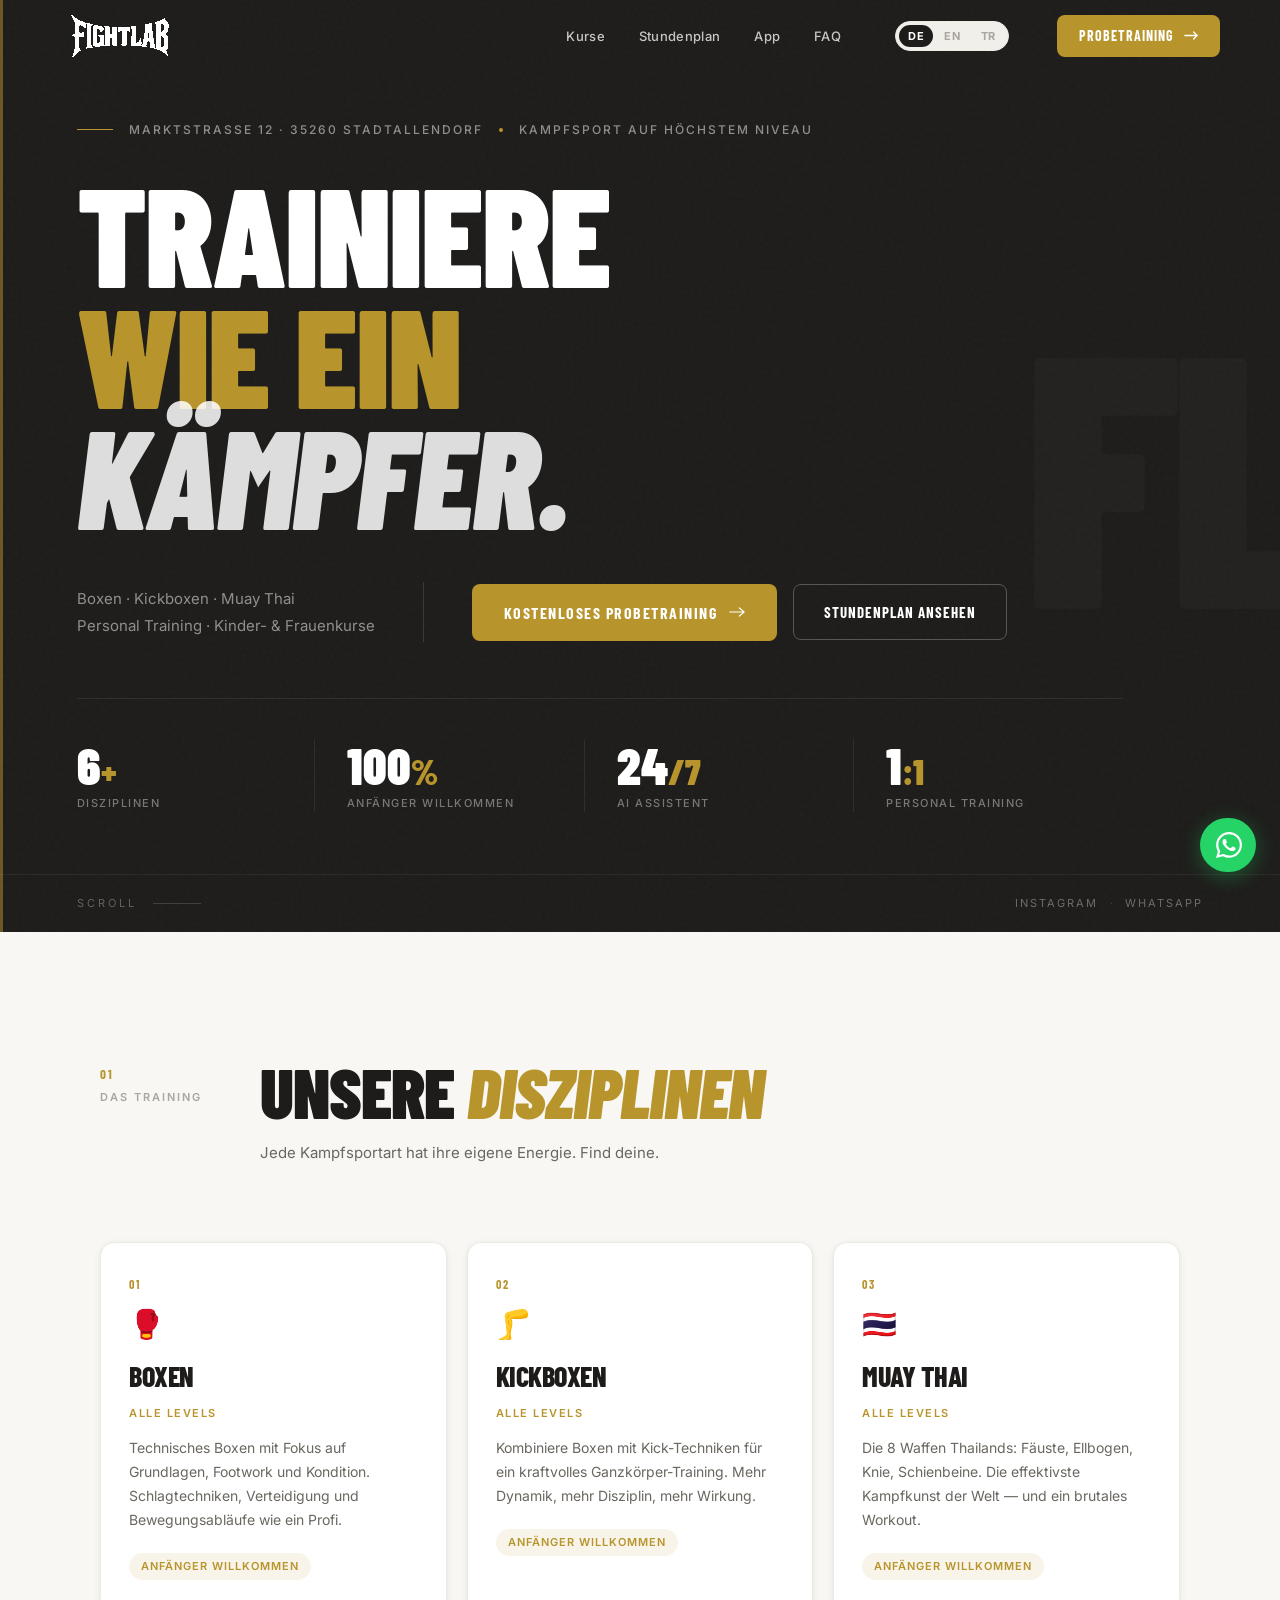
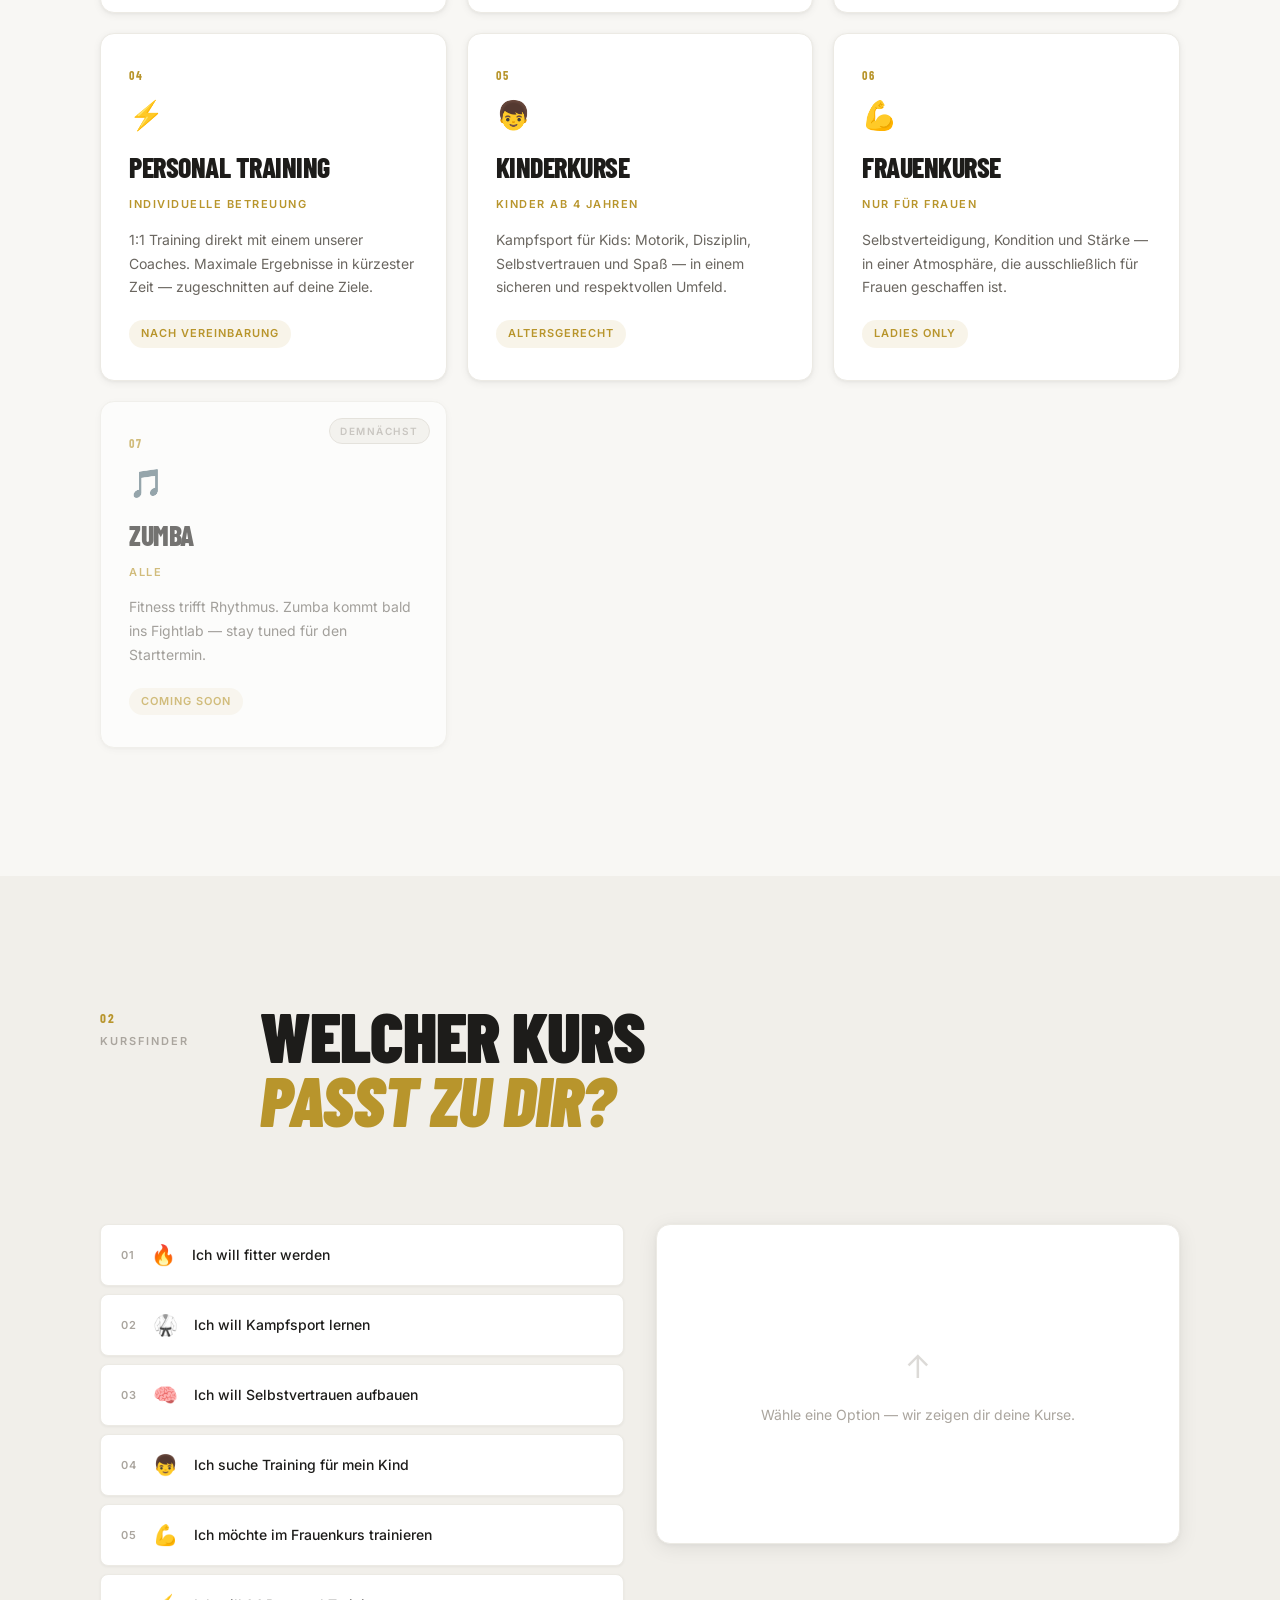
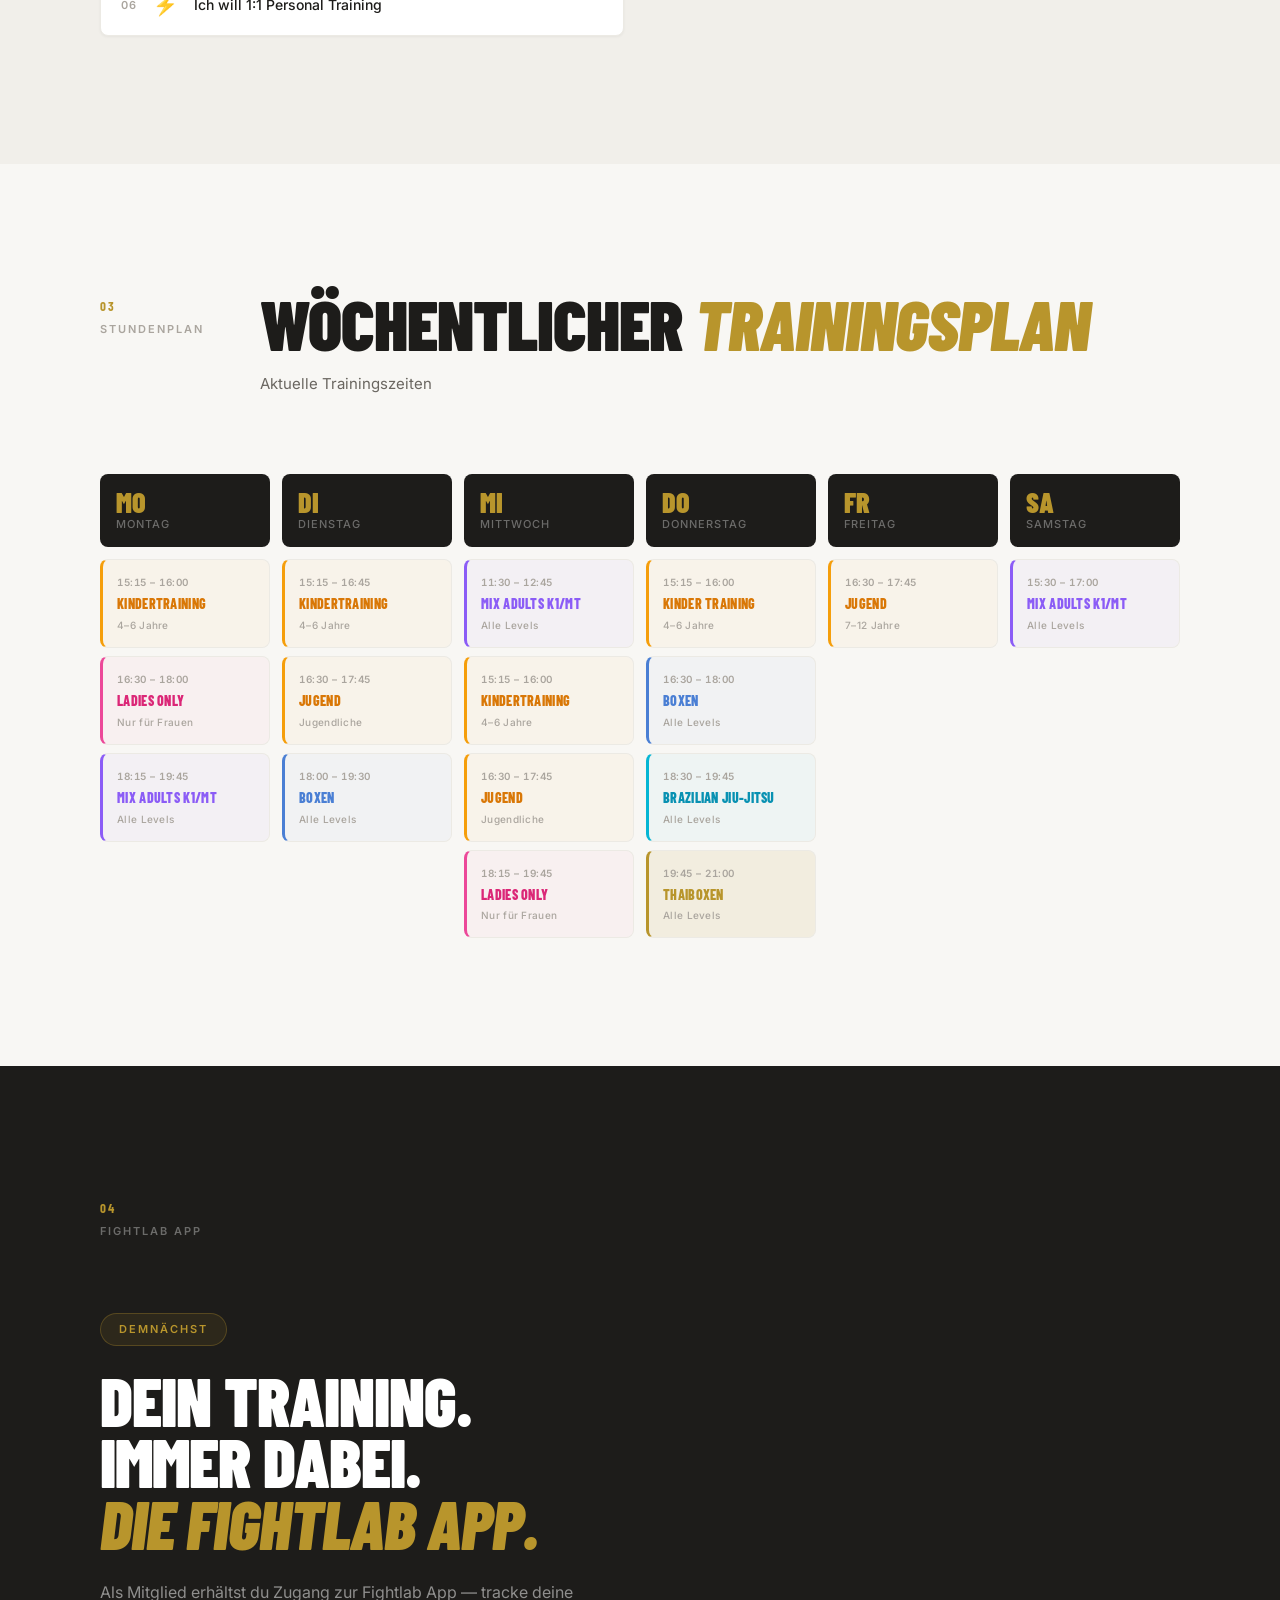
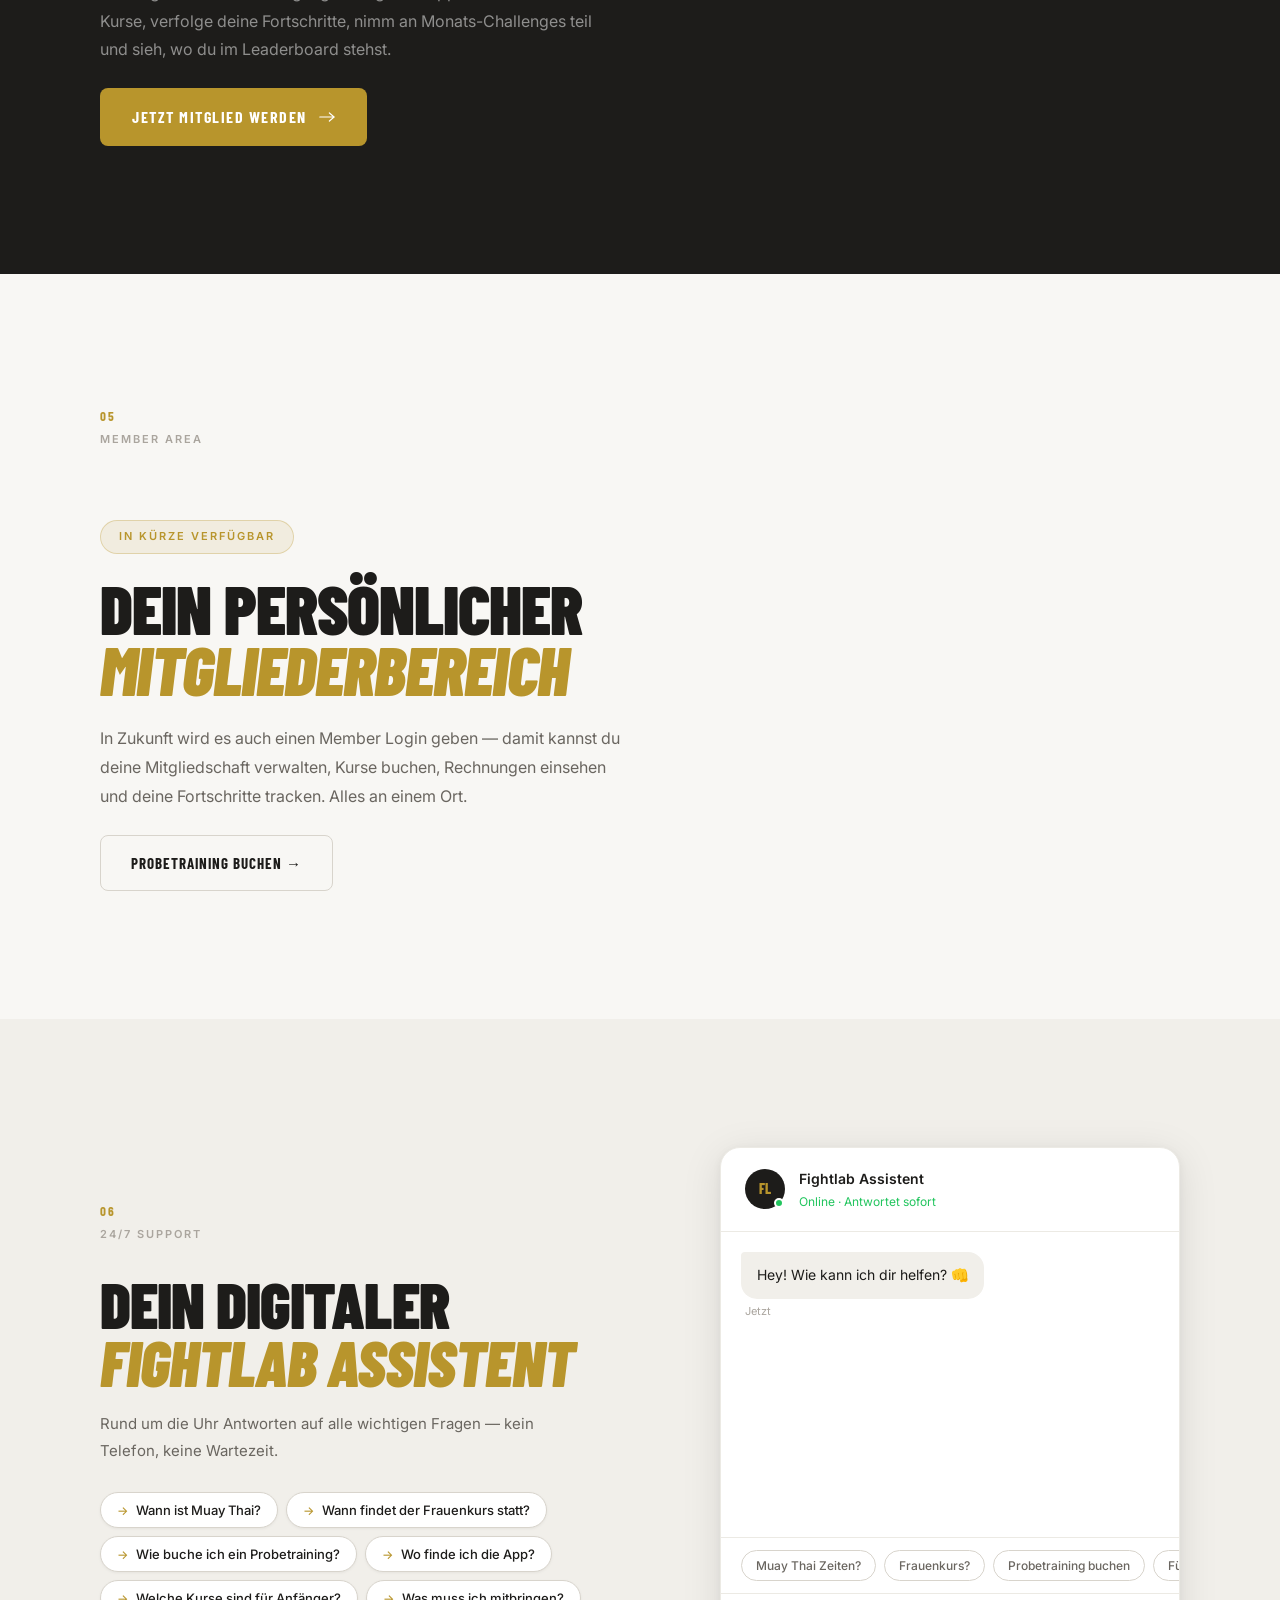
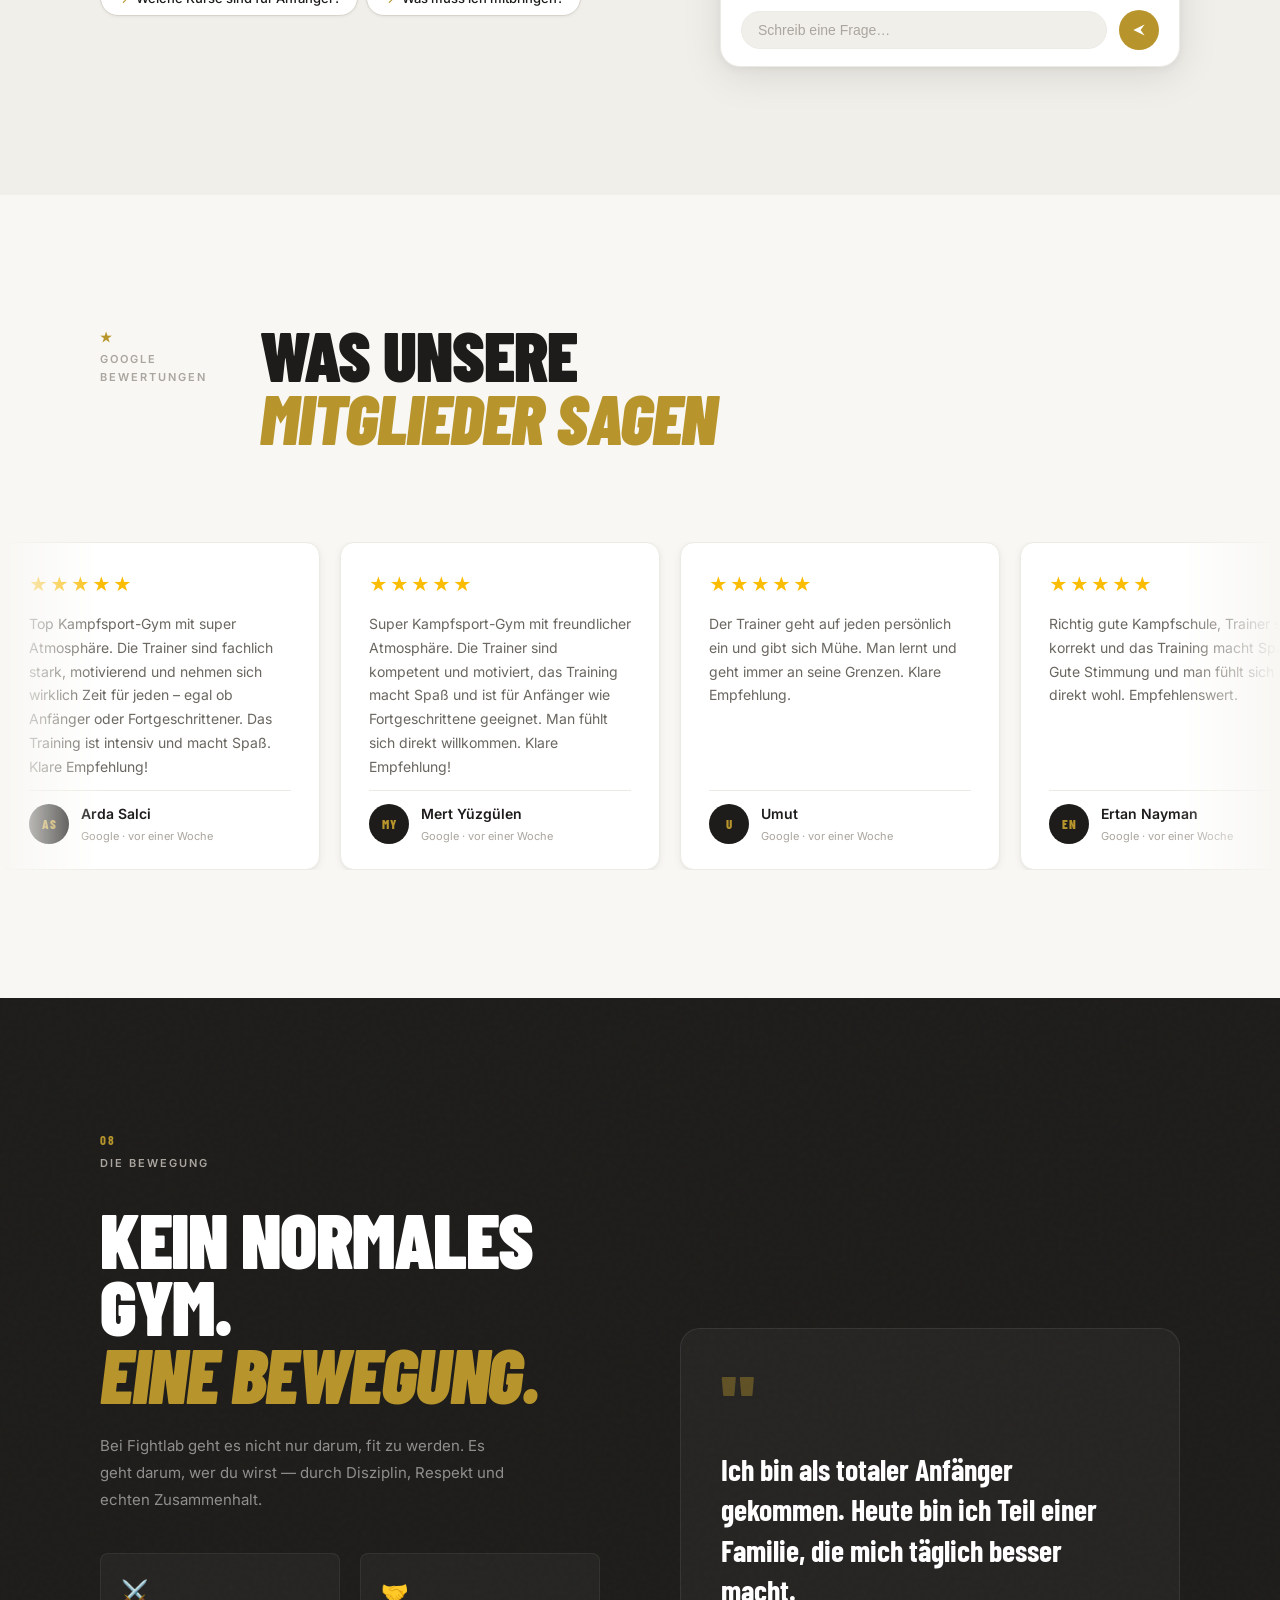
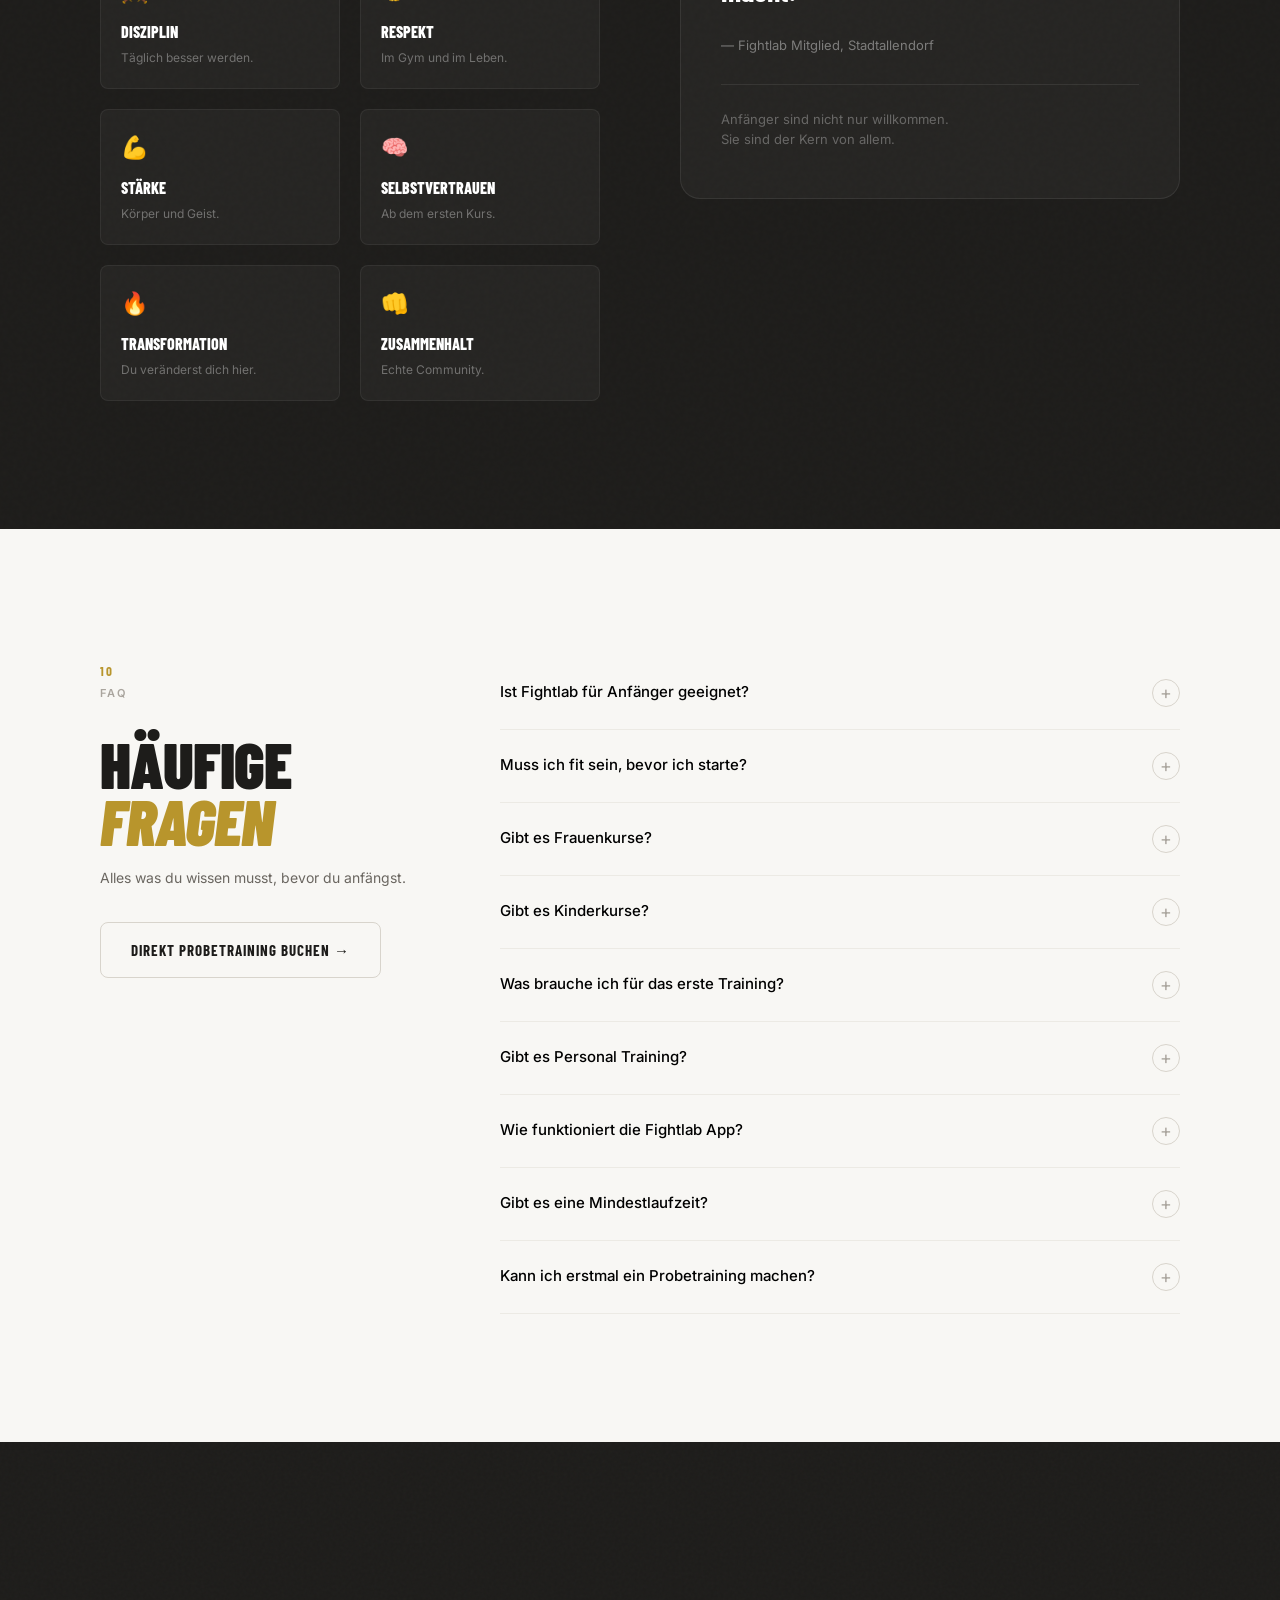
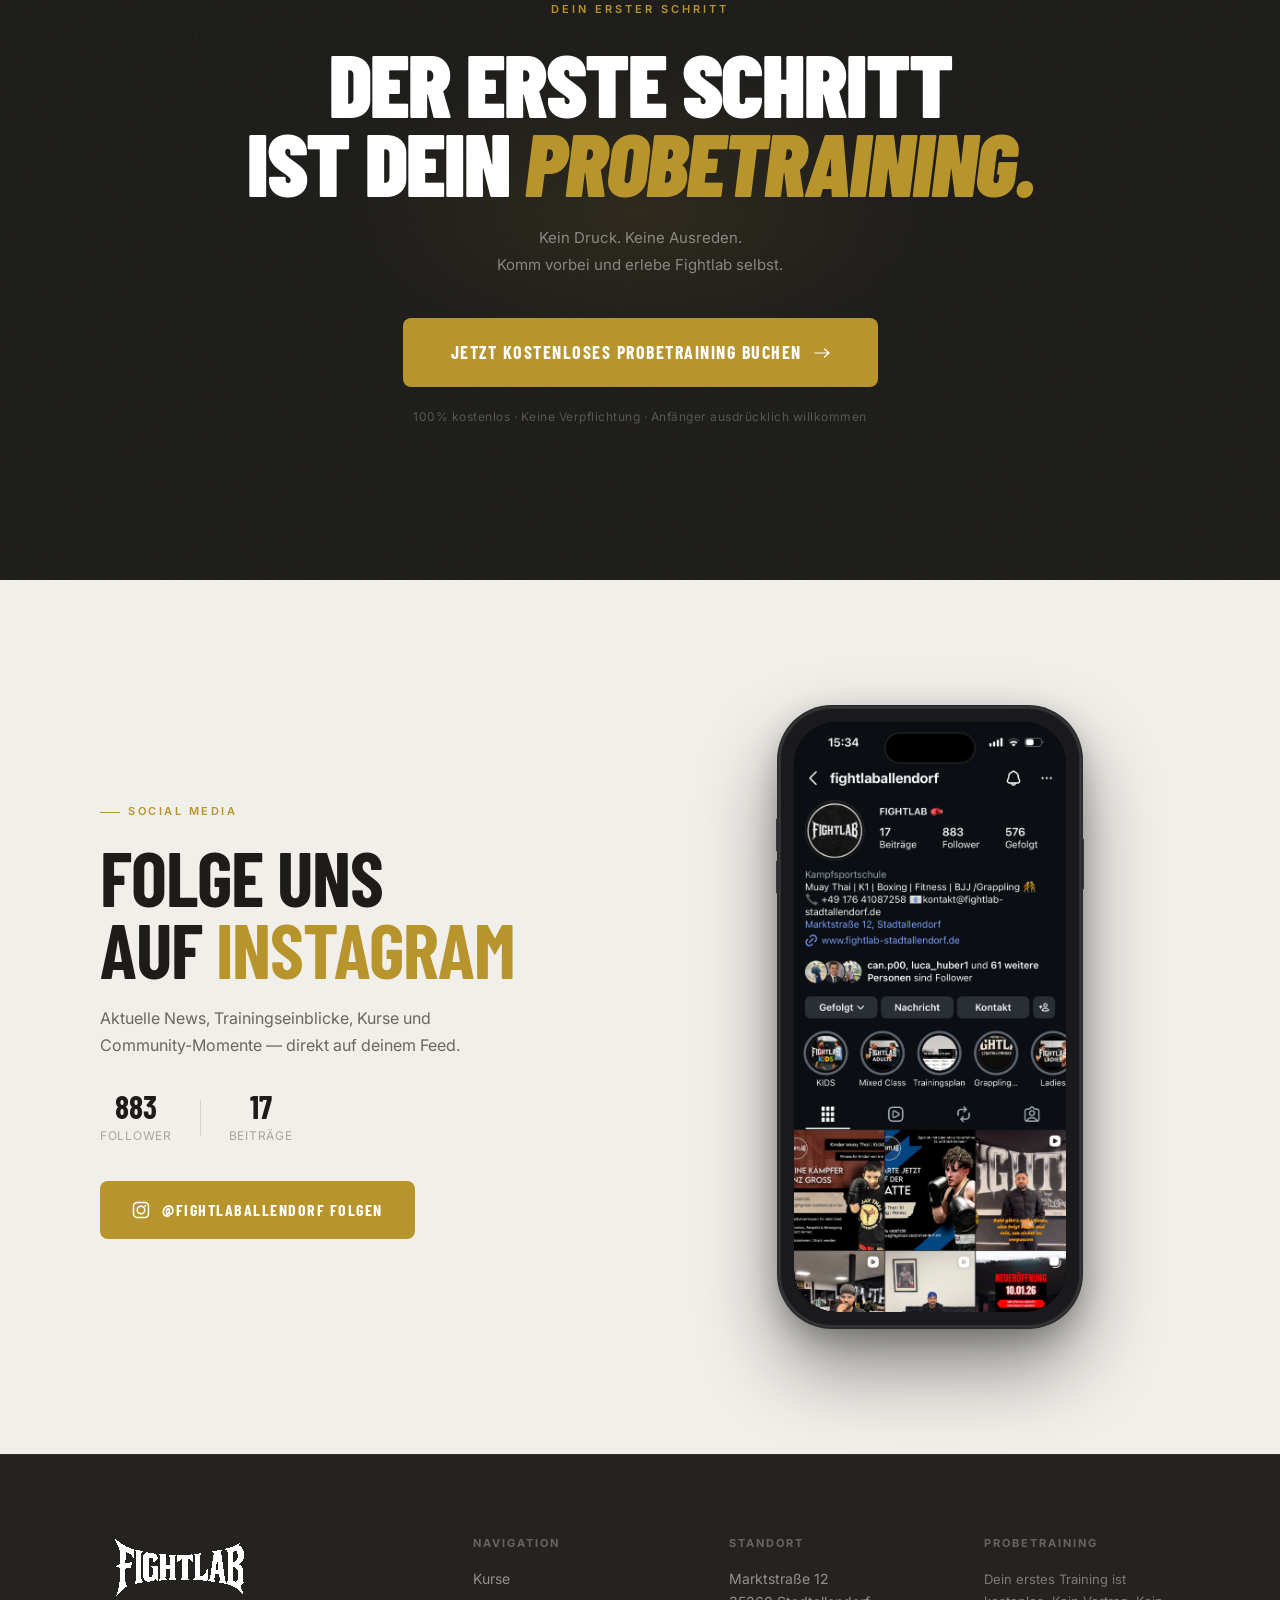
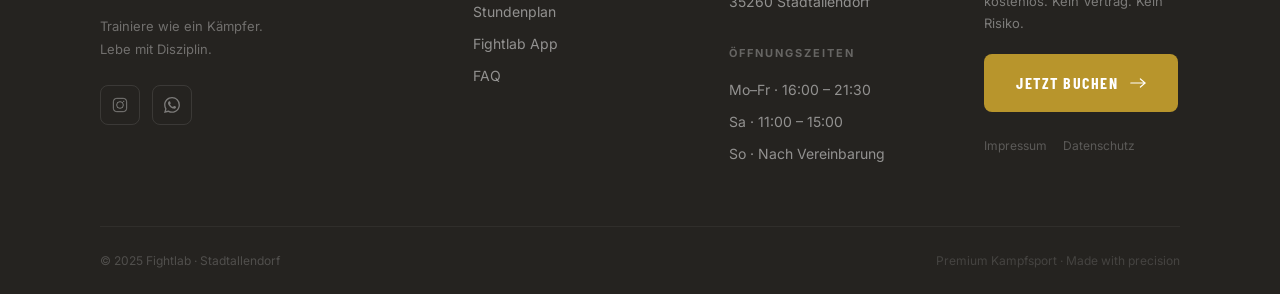
==== commit a4cfbd26: "Add auto-scrolling Google reviews section with 6 real testimonials Co-Authored-By: Claude Sonnet 4.6" ====
--- a/index.html
+++ b/index.html
@@ -273,6 +273,24 @@
   </div>
 </section>
 
+<!-- REVIEWS -->
+<section class="reviews-section section">
+  <div class="container">
+    <header class="section-head">
+      <div class="sh-left">
+        <div class="sh-num">★</div>
+        <div class="sh-tag" data-i18n="reviews.tag">Google Bewertungen</div>
+      </div>
+      <div class="sh-right">
+        <h2 class="sh-title" data-i18n-html="reviews.title">Was unsere<br><em>Mitglieder sagen</em></h2>
+      </div>
+    </header>
+  </div>
+  <div class="reviews-track-wrap">
+    <div class="reviews-track" id="reviewsTrack"></div>
+  </div>
+</section>
+
 <!-- COMMUNITY -->
 <section id="community" class="section community-section">
   <div class="comm-noise"></div>
--- a/styles.css
+++ b/styles.css
@@ -1624,6 +1624,99 @@
 }
 
 /* ============================================================
+   REVIEWS SLIDER
+   ============================================================ */
+
+.reviews-section { overflow: hidden; }
+
+.reviews-track-wrap {
+  position: relative;
+  margin-top: 48px;
+  /* Fade edges */
+  -webkit-mask-image: linear-gradient(to right, transparent 0%, black 8%, black 92%, transparent 100%);
+  mask-image: linear-gradient(to right, transparent 0%, black 8%, black 92%, transparent 100%);
+}
+
+.reviews-track {
+  display: flex;
+  gap: 20px;
+  width: max-content;
+  animation: scrollLeft 32s linear infinite;
+}
+.reviews-track:hover { animation-play-state: paused; }
+
+@keyframes scrollLeft {
+  0%   { transform: translateX(0); }
+  100% { transform: translateX(-50%); }
+}
+
+.rv-card {
+  flex-shrink: 0;
+  width: 320px;
+  background: #fff;
+  border: 1px solid var(--br1);
+  border-radius: var(--r-md);
+  padding: 28px 28px 24px;
+  box-shadow: var(--sh-sm);
+  display: flex;
+  flex-direction: column;
+  gap: 12px;
+  transition: box-shadow .2s, transform .2s;
+}
+.rv-card:hover {
+  box-shadow: var(--sh-md);
+  transform: translateY(-3px);
+}
+
+.rv-stars {
+  font-size: 18px;
+  color: #FBBC04;
+  letter-spacing: 2px;
+}
+
+.rv-text {
+  font-size: 14px;
+  color: var(--t2);
+  line-height: 1.7;
+  flex: 1;
+}
+
+.rv-footer {
+  display: flex;
+  align-items: center;
+  gap: 12px;
+  padding-top: 12px;
+  border-top: 1px solid var(--br1);
+}
+
+.rv-avatar {
+  width: 40px;
+  height: 40px;
+  border-radius: 50%;
+  background: var(--bg-dark);
+  color: var(--gold);
+  font-family: var(--fh);
+  font-size: 13px;
+  font-weight: 800;
+  display: flex;
+  align-items: center;
+  justify-content: center;
+  flex-shrink: 0;
+  letter-spacing: .5px;
+}
+
+.rv-name {
+  font-size: 14px;
+  font-weight: 600;
+  color: var(--t1);
+}
+.rv-source {
+  font-size: 11px;
+  color: var(--t3);
+  margin-top: 2px;
+}
+
+/* ============================================================
    LANGUAGE SWITCHER
    ============================================================ */
 
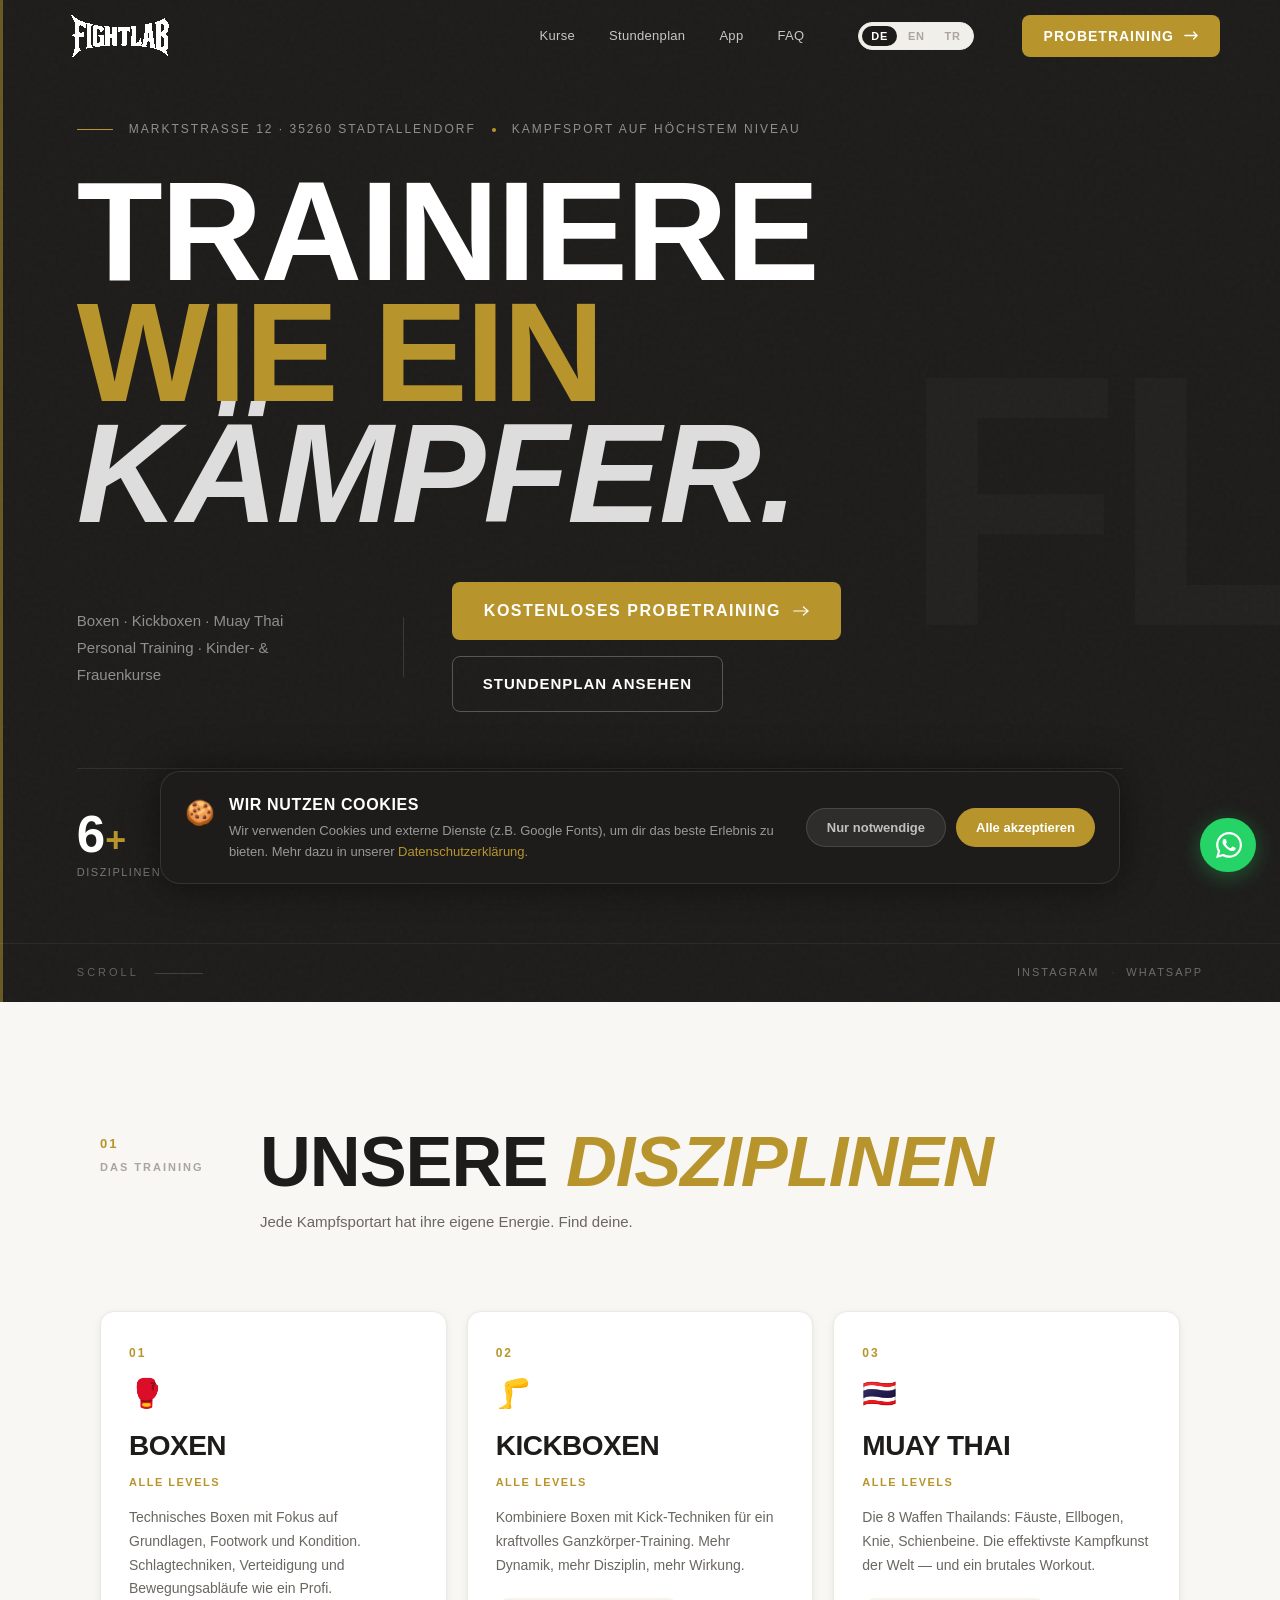
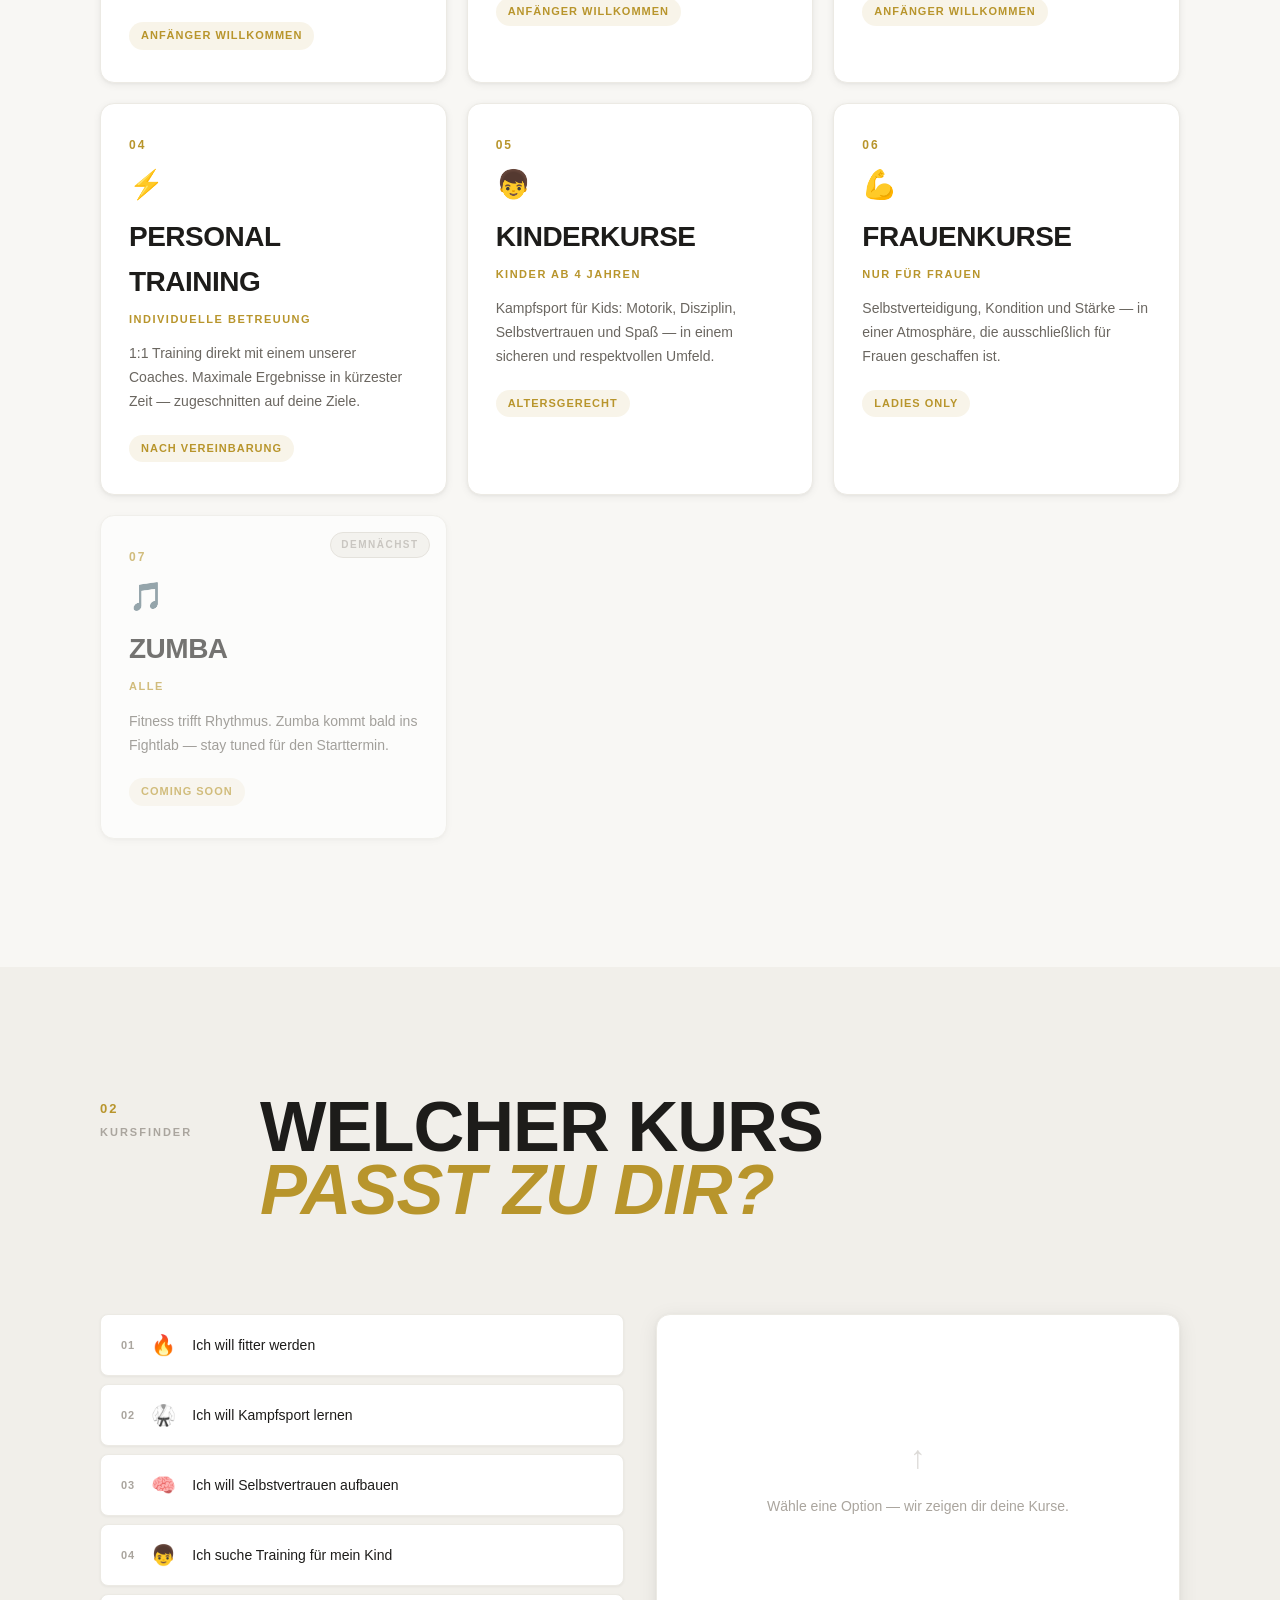
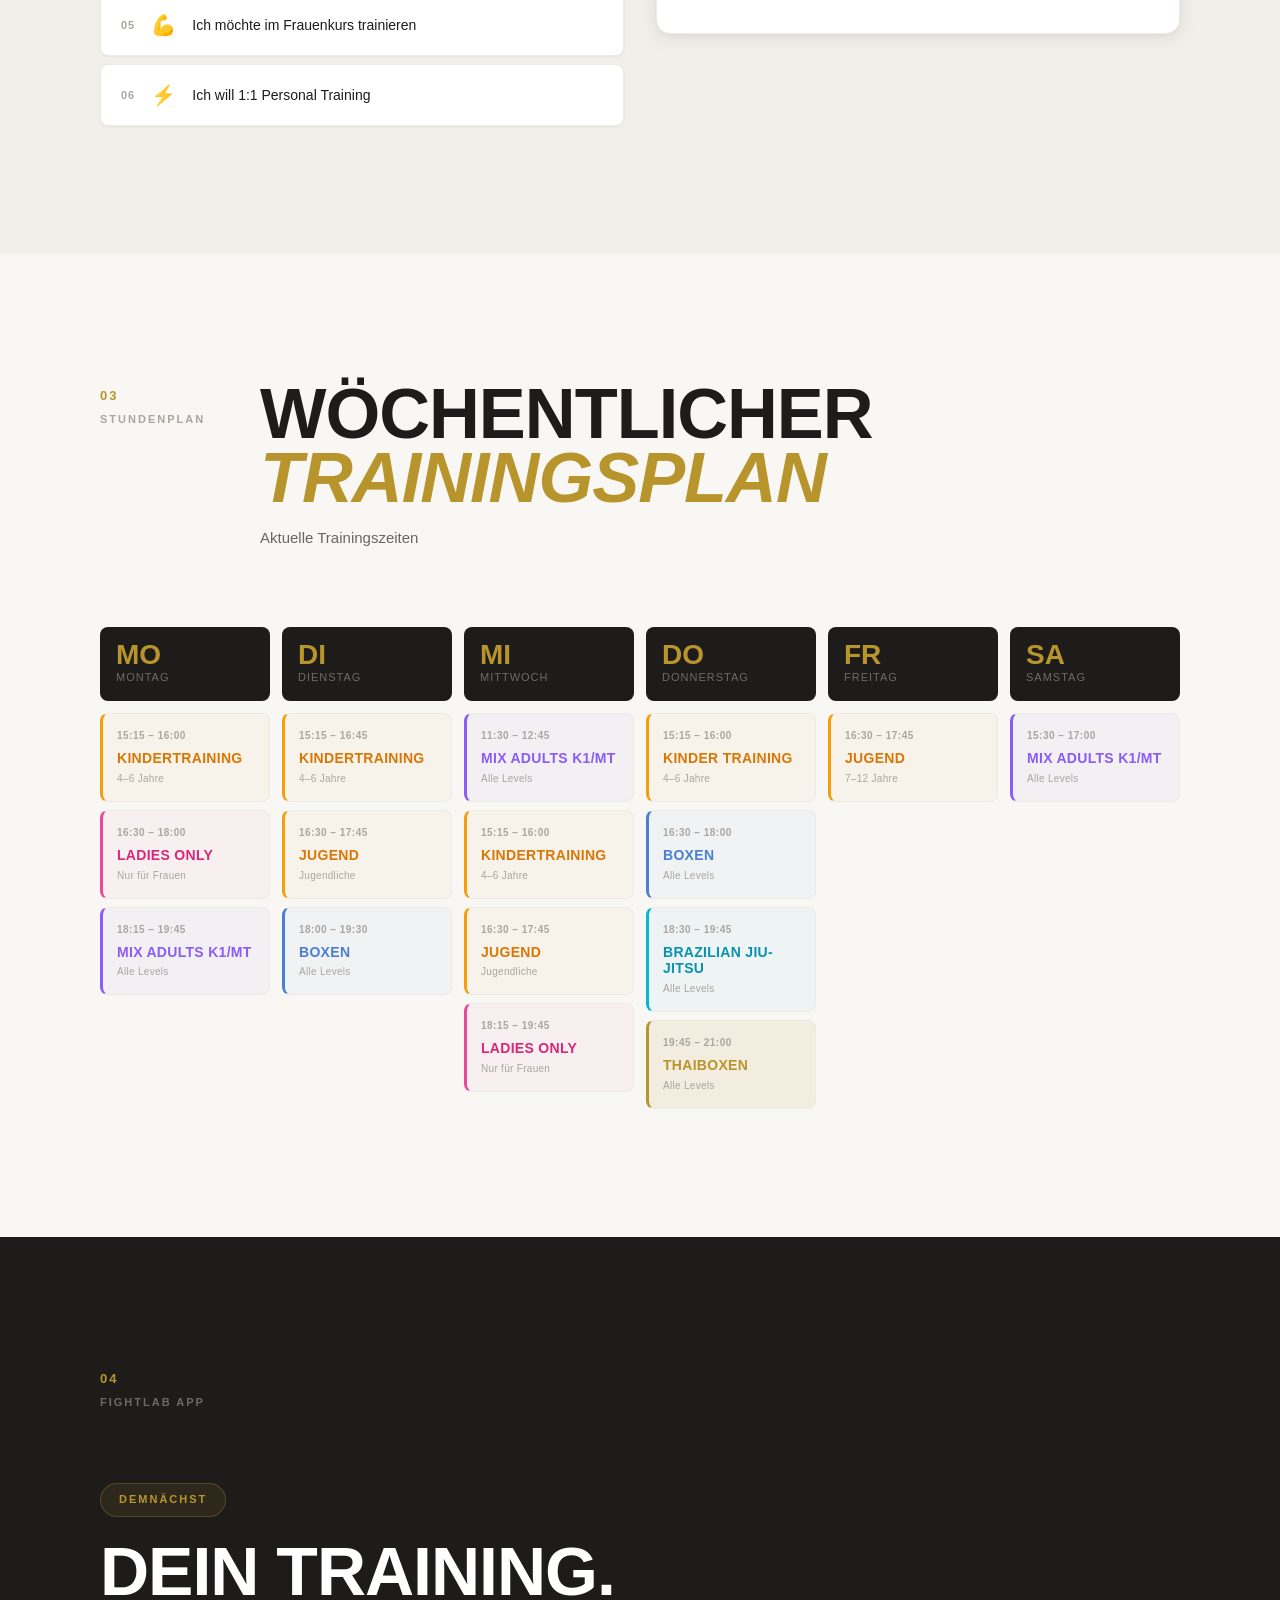
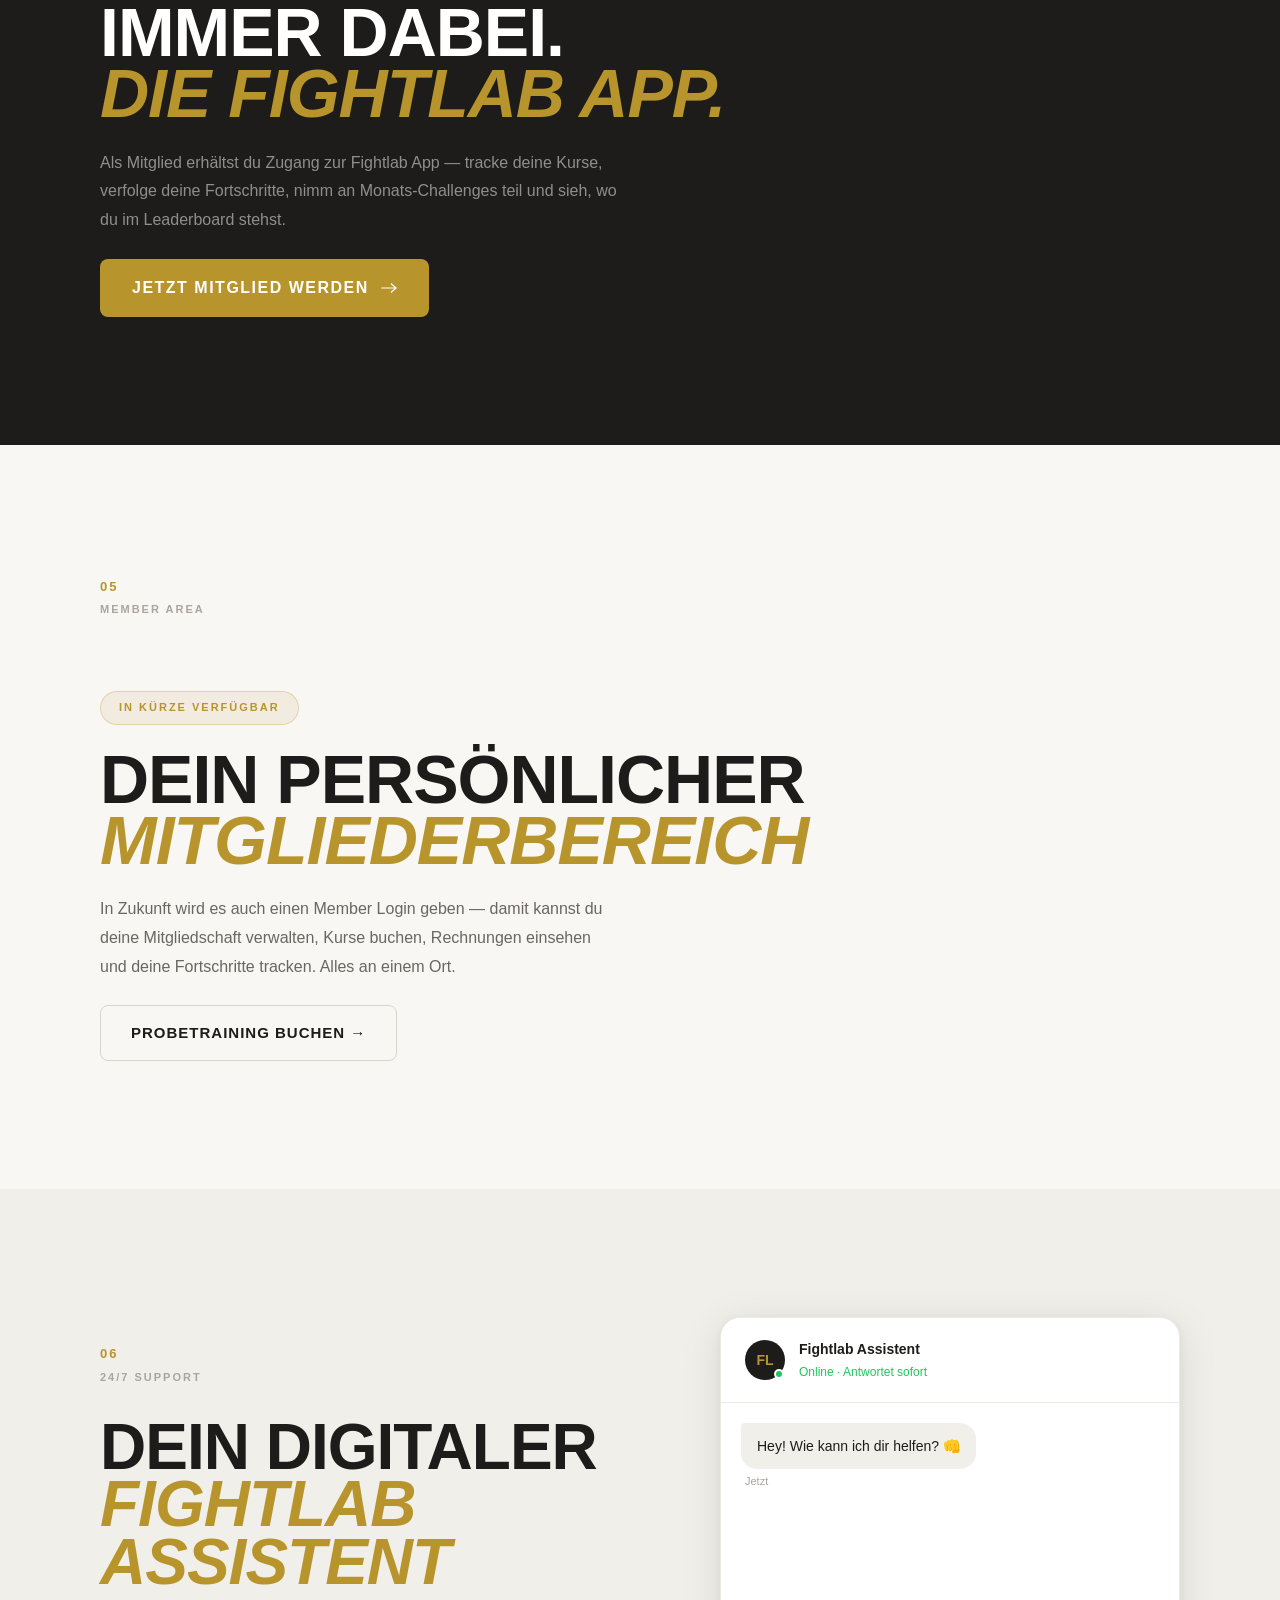
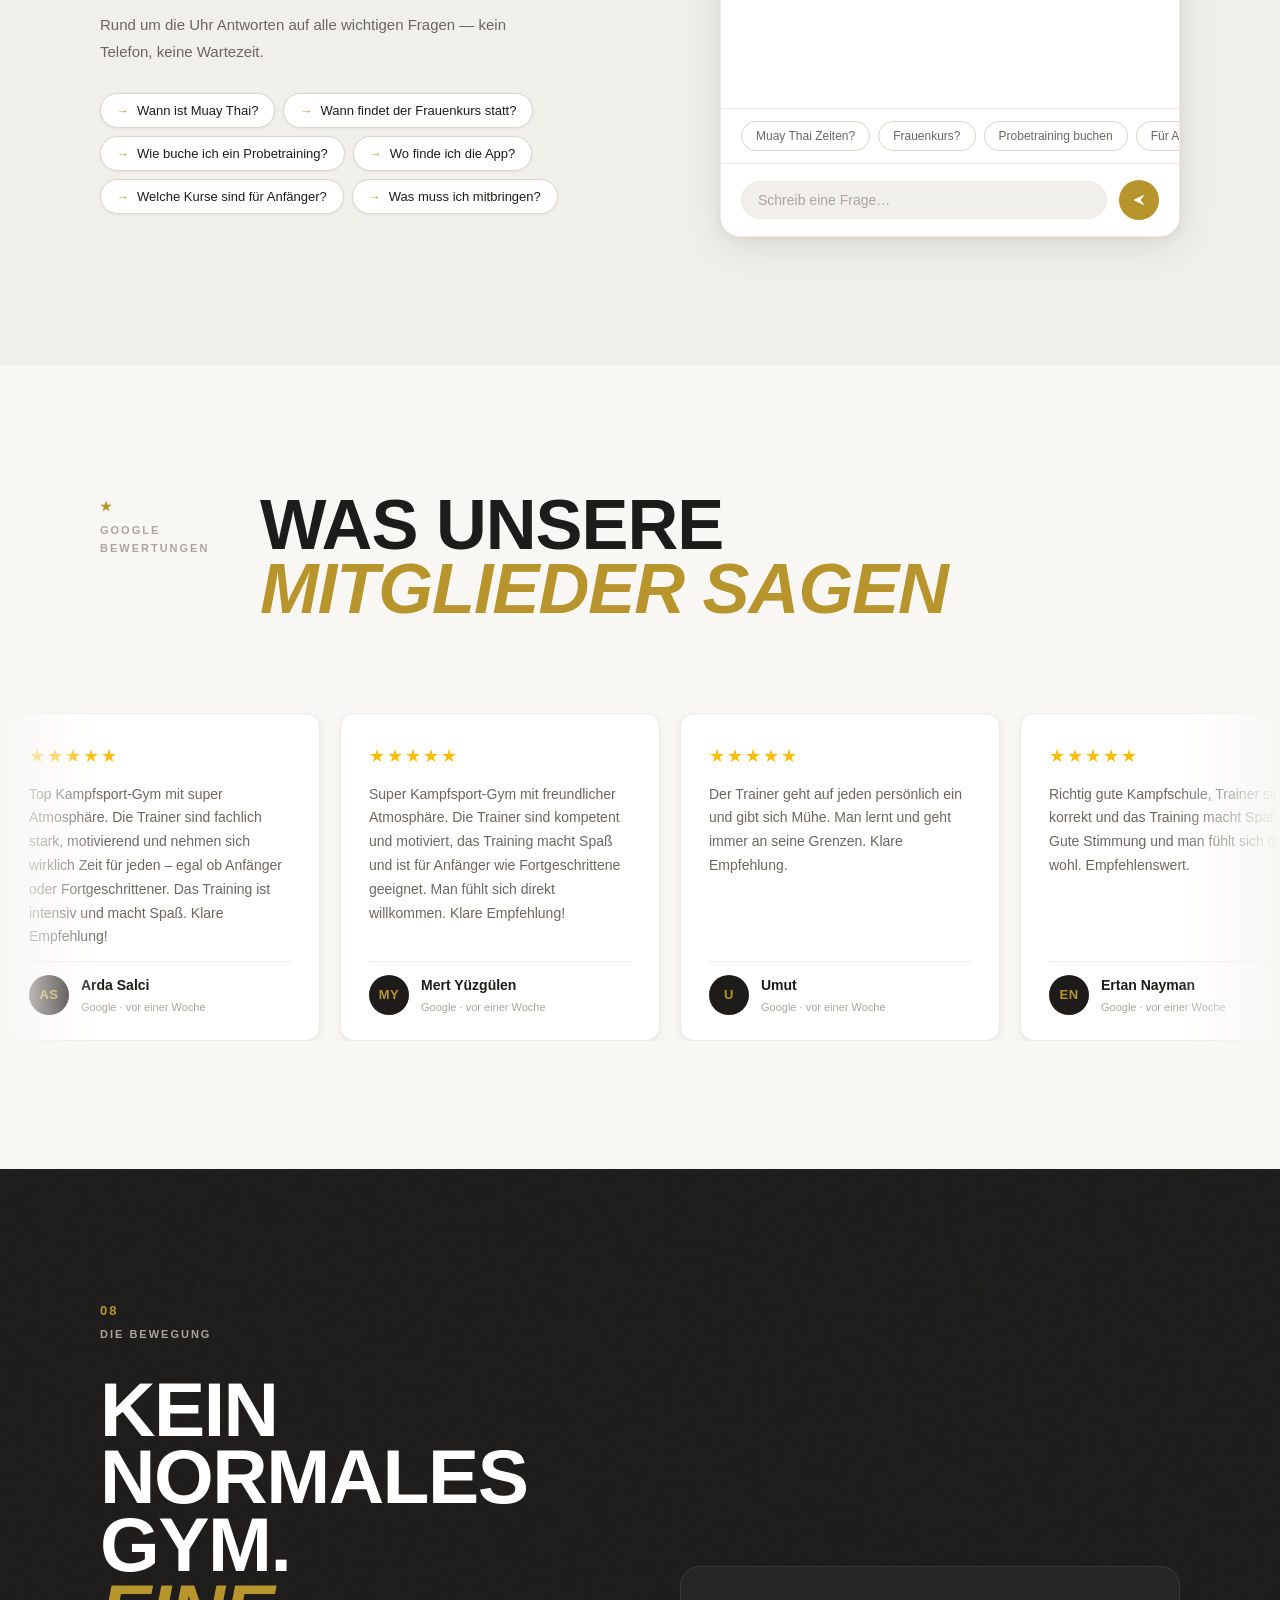
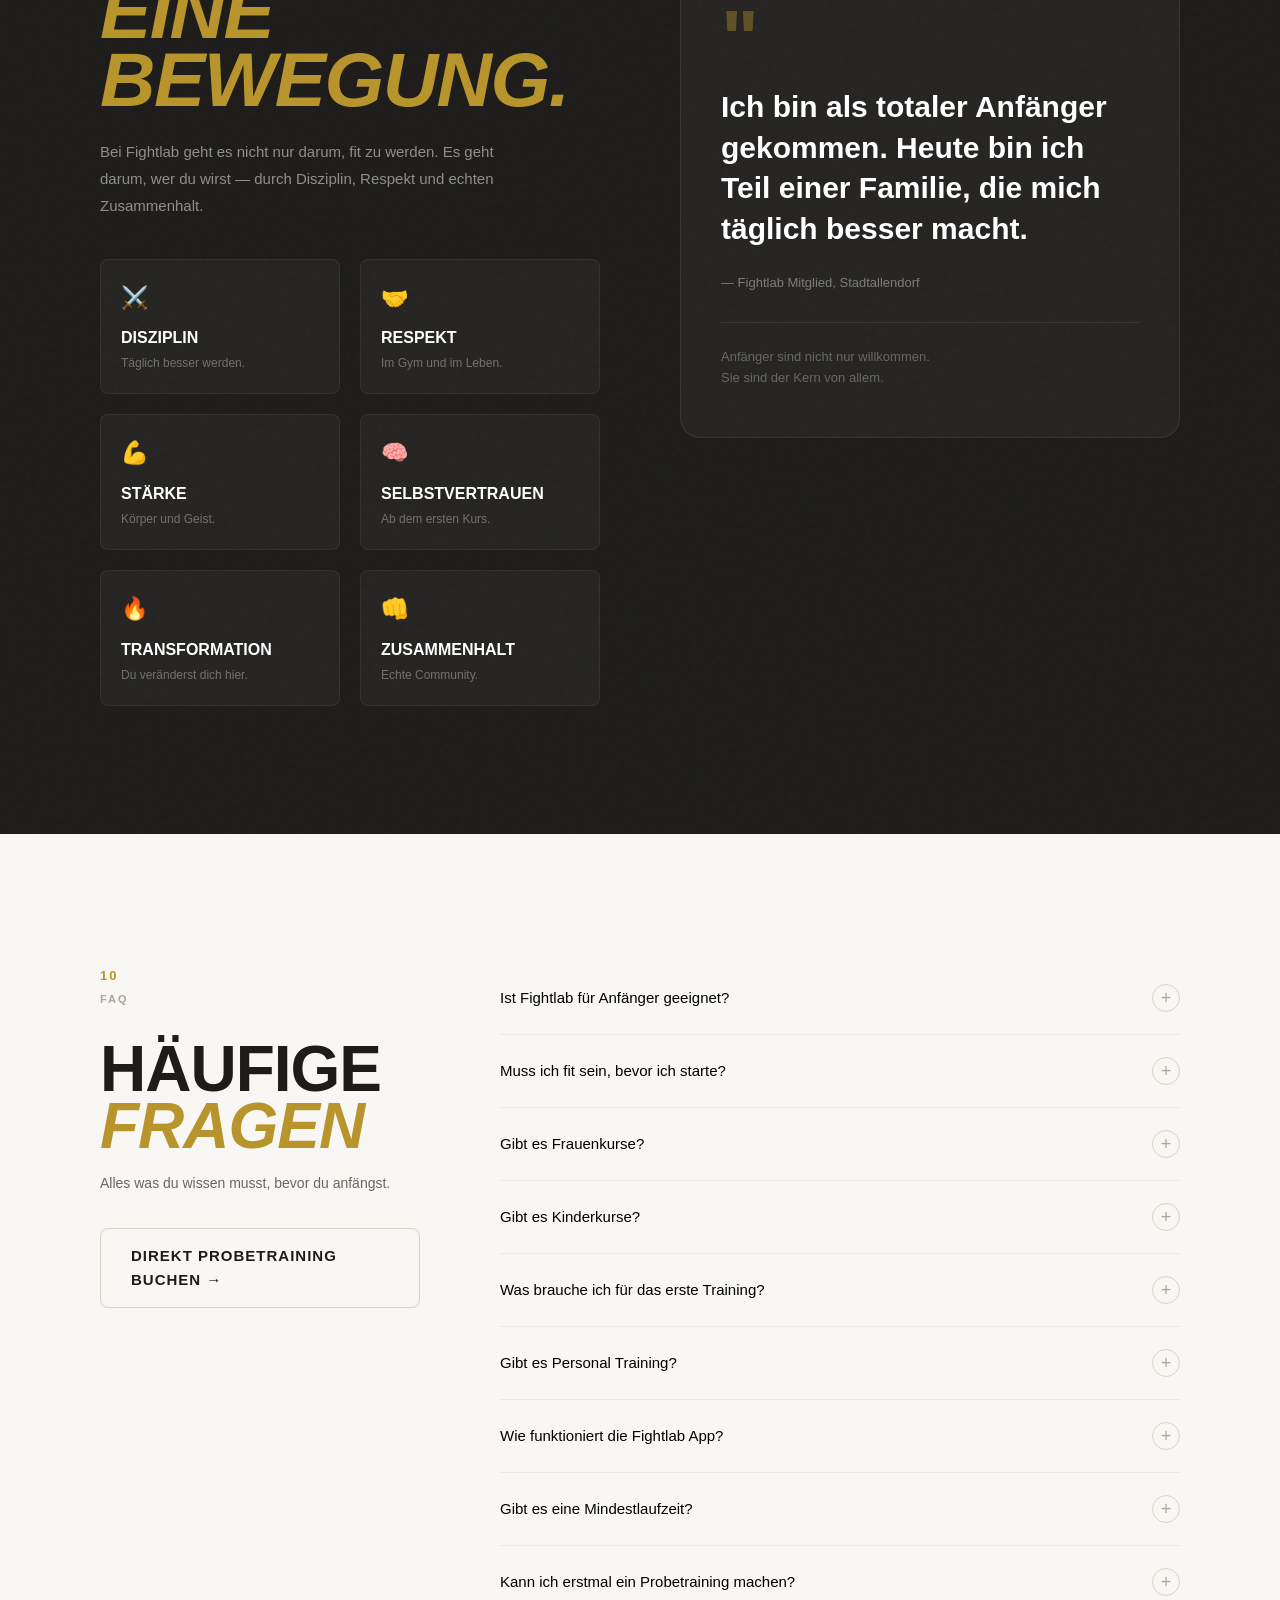
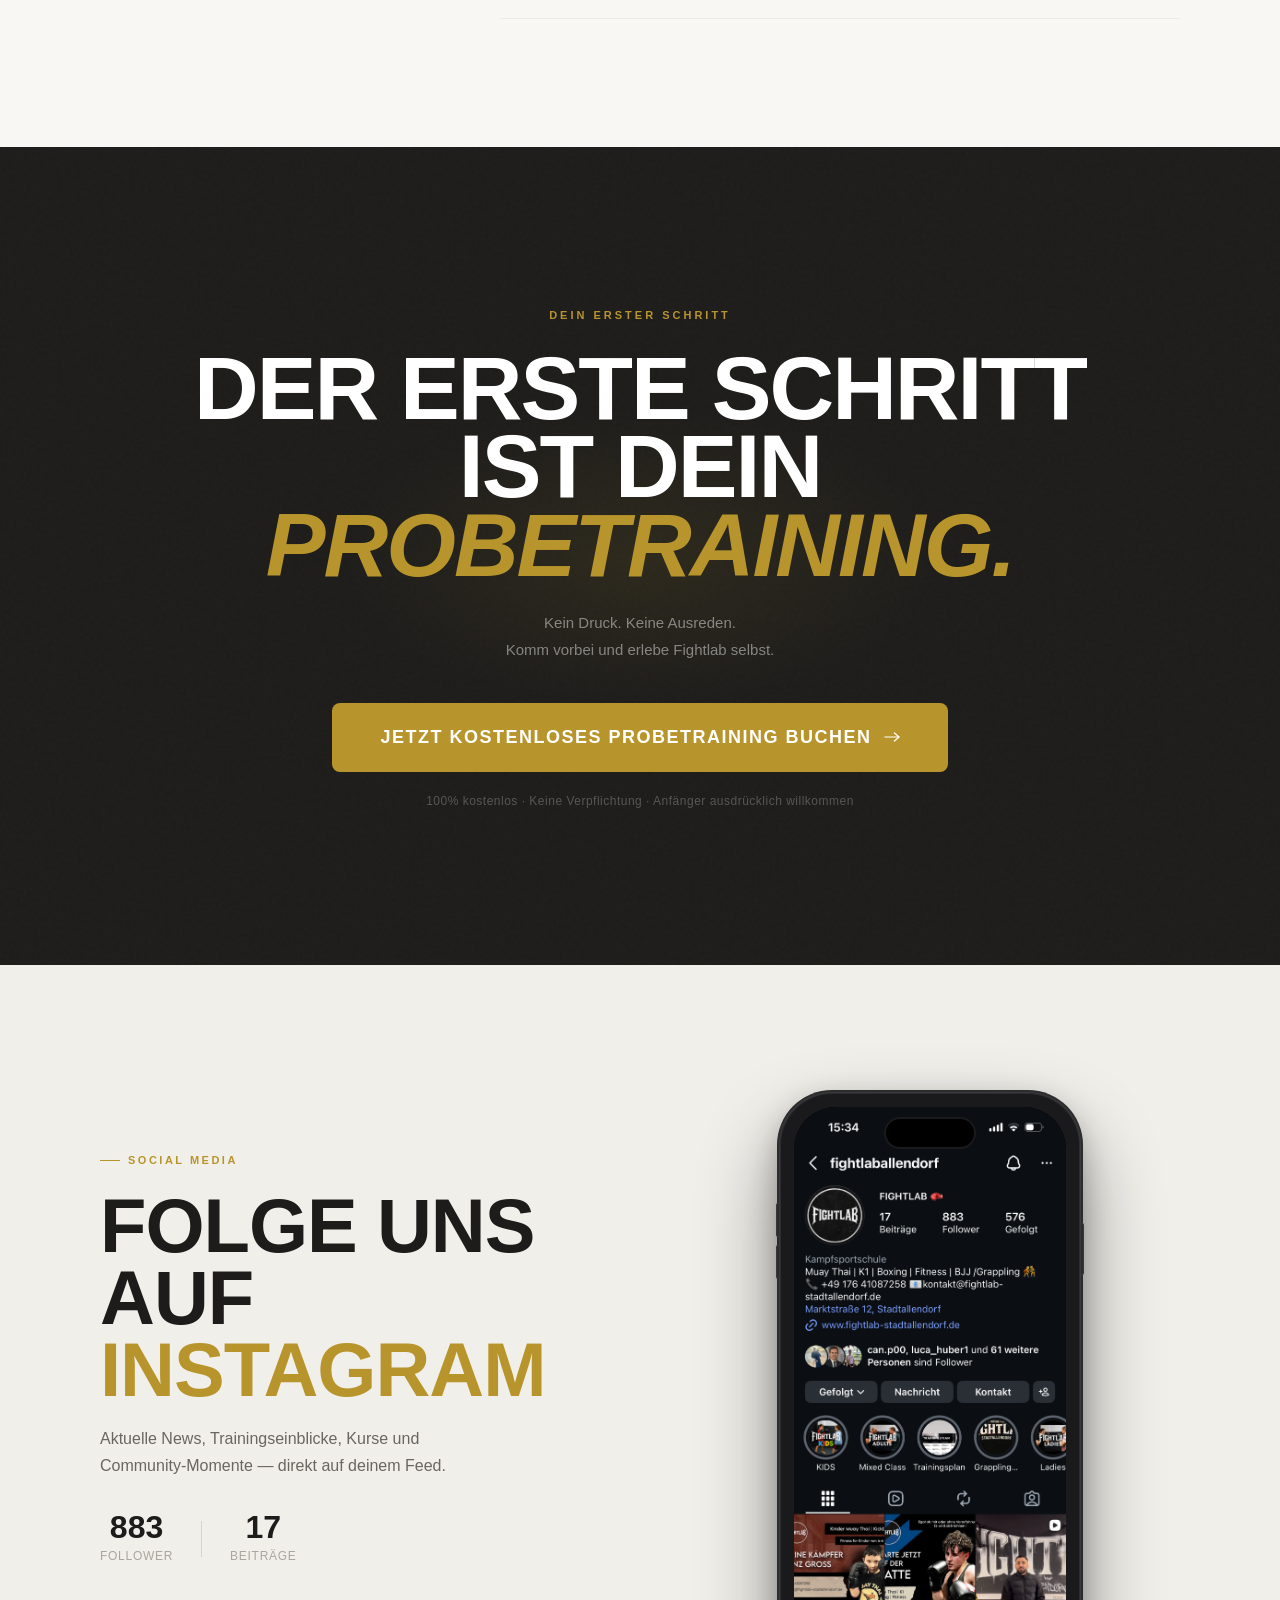
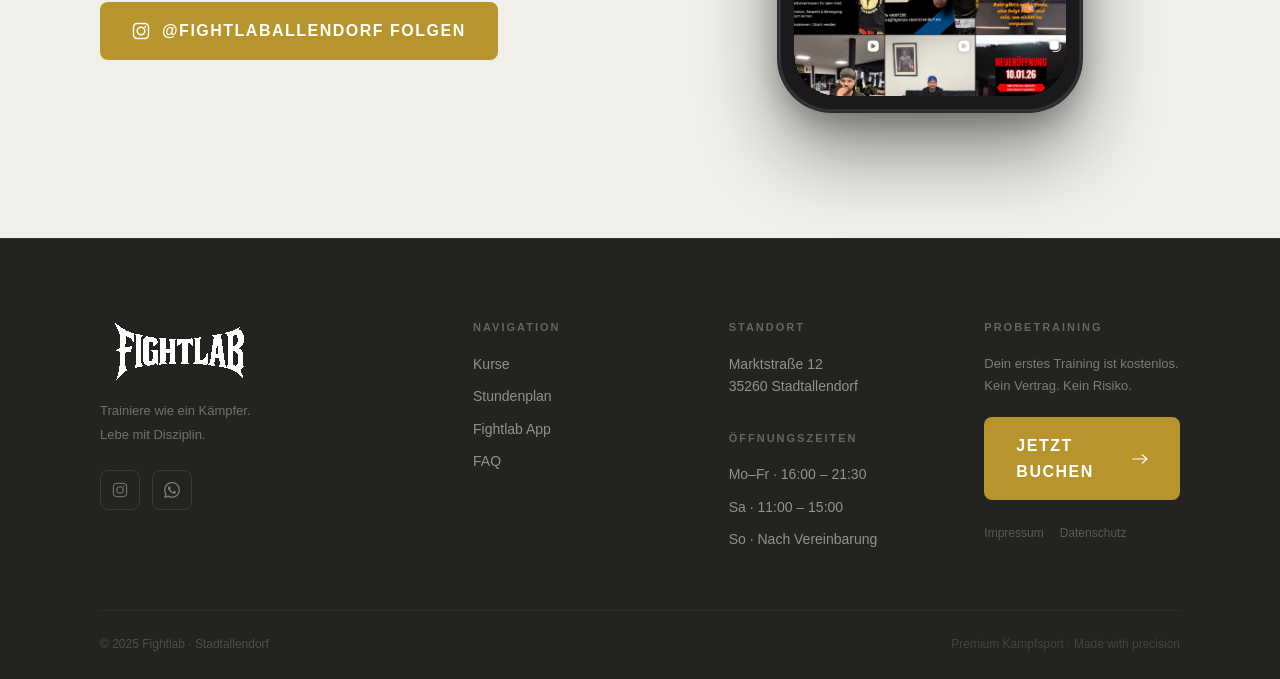
==== commit 25b720f7: "Add GDPR cookie consent banner (DE/EN/TR) — Google Fonts only on accept Co-Authored-By: Claude Sonne" ====
--- a/index.html
+++ b/index.html
@@ -4,9 +4,7 @@
 <meta charset="UTF-8">
 <meta name="viewport" content="width=device-width, initial-scale=1.0">
 <title>Fightlab – Stadtallendorf</title>
-<link rel="preconnect" href="https://fonts.googleapis.com">
-<link rel="preconnect" href="https://fonts.gstatic.com" crossorigin>
-<link href="https://fonts.googleapis.com/css2?family=Barlow+Condensed:ital,wght@0,700;0,800;0,900;1,700;1,800;1,900&family=Inter:wght@300;400;500;600;700&display=swap" rel="stylesheet">
+<!-- Fonts loaded via JS after cookie consent -->
 <link rel="stylesheet" href="styles.css">
 </head>
 <body>
@@ -527,6 +525,23 @@
   </div>
 </div>
 
+<!-- COOKIE BANNER -->
+<div class="cookie-banner" id="cookieBanner">
+  <div class="cb-inner">
+    <div class="cb-left">
+      <div class="cb-icon">🍪</div>
+      <div class="cb-text">
+        <p class="cb-title" data-i18n="cookie.title">Wir nutzen Cookies</p>
+        <p class="cb-desc" data-i18n-html="cookie.desc">Wir verwenden Cookies und externe Dienste (z.B. Google Fonts), um dir das beste Erlebnis zu bieten. Mehr dazu in unserer <a href="datenschutz.html">Datenschutzerklärung</a>.</p>
+      </div>
+    </div>
+    <div class="cb-btns">
+      <button class="cb-btn cb-decline" onclick="setCookieConsent(false)" data-i18n="cookie.decline">Nur notwendige</button>
+      <button class="cb-btn cb-accept" onclick="setCookieConsent(true)" data-i18n="cookie.accept">Alle akzeptieren</button>
+    </div>
+  </div>
+</div>
+
 <!-- WHATSAPP FLOAT -->
 <a href="https://wa.me/4917641087258" class="wa-float" target="_blank" rel="noopener" aria-label="WhatsApp schreiben">
   <svg viewBox="0 0 24 24" fill="currentColor" class="wa-icon"><path d="M17.472 14.382c-.297-.149-1.758-.867-2.03-.967-.273-.099-.471-.148-.67.15-.197.297-.767.966-.94 1.164-.173.199-.347.223-.644.075-.297-.15-1.255-.463-2.39-1.475-.883-.788-1.48-1.761-1.653-2.059-.173-.297-.018-.458.13-.606.134-.133.298-.347.446-.52.149-.174.198-.298.298-.497.099-.198.05-.371-.025-.52-.075-.149-.669-1.612-.916-2.207-.242-.579-.487-.5-.669-.51-.173-.008-.371-.01-.57-.01-.198 0-.52.074-.792.372-.272.297-1.04 1.016-1.04 2.479 0 1.462 1.065 2.875 1.213 3.074.149.198 2.096 3.2 5.077 4.487.709.306 1.262.489 1.694.625.712.227 1.36.195 1.871.118.571-.085 1.758-.719 2.006-1.413.248-.694.248-1.289.173-1.413-.074-.124-.272-.198-.57-.347m-5.421 7.403h-.004a9.87 9.87 0 01-5.031-1.378l-.361-.214-3.741.982.998-3.648-.235-.374a9.86 9.86 0 01-1.51-5.26c.001-5.45 4.436-9.884 9.888-9.884 2.64 0 5.122 1.03 6.988 2.898a9.825 9.825 0 012.893 6.994c-.003 5.45-4.437 9.884-9.885 9.884m8.413-18.297A11.815 11.815 0 0012.05 0C5.495 0 .16 5.335.157 11.892c0 2.096.547 4.142 1.588 5.945L.057 24l6.305-1.654a11.882 11.882 0 005.683 1.448h.005c6.554 0 11.89-5.335 11.893-11.893a11.821 11.821 0 00-3.48-8.413Z"/></svg>
--- a/styles.css
+++ b/styles.css
@@ -1624,6 +1624,108 @@
 }
 
 /* ============================================================
+   COOKIE BANNER
+   ============================================================ */
+
+.cookie-banner {
+  position: fixed;
+  bottom: 0; left: 0; right: 0;
+  z-index: 9999;
+  padding: 0 16px 16px;
+  transform: translateY(110%);
+  transition: transform .4s cubic-bezier(.25,.1,.25,1);
+  pointer-events: none;
+}
+.cookie-banner.visible {
+  transform: translateY(0);
+  pointer-events: all;
+}
+.cookie-banner.hiding {
+  transform: translateY(110%);
+}
+
+.cb-inner {
+  background: var(--bg-dark);
+  border: 1px solid rgba(255,255,255,.1);
+  border-radius: var(--r-lg);
+  padding: 20px 24px;
+  display: flex;
+  align-items: center;
+  gap: 24px;
+  box-shadow: 0 -4px 40px rgba(0,0,0,.3), 0 8px 32px rgba(0,0,0,.2);
+  max-width: 960px;
+  margin: 0 auto;
+}
+
+.cb-left {
+  display: flex;
+  align-items: flex-start;
+  gap: 14px;
+  flex: 1;
+  min-width: 0;
+}
+
+.cb-icon { font-size: 24px; flex-shrink: 0; margin-top: 2px; }
+
+.cb-title {
+  font-family: var(--fh);
+  font-size: 16px;
+  font-weight: 700;
+  text-transform: uppercase;
+  letter-spacing: .04em;
+  color: #fff;
+  margin-bottom: 4px;
+}
+
+.cb-desc {
+  font-size: 13px;
+  color: rgba(255,255,255,.55);
+  line-height: 1.6;
+}
+.cb-desc a { color: var(--gold); text-decoration: none; }
+.cb-desc a:hover { text-decoration: underline; }
+
+.cb-btns {
+  display: flex;
+  gap: 10px;
+  flex-shrink: 0;
+}
+
+.cb-btn {
+  border: none;
+  border-radius: 100px;
+  font-family: var(--fb);
+  font-size: 13px;
+  font-weight: 600;
+  padding: 11px 20px;
+  cursor: pointer;
+  white-space: nowrap;
+  transition: opacity .2s, transform .2s;
+}
+.cb-btn:hover { opacity: .85; transform: translateY(-1px); }
+
+.cb-decline {
+  background: rgba(255,255,255,.08);
+  color: rgba(255,255,255,.7);
+  border: 1px solid rgba(255,255,255,.12);
+}
+.cb-accept {
+  background: var(--gold);
+  color: #fff;
+}
+
+@media (max-width: 640px) {
+  .cb-inner {
+    flex-direction: column;
+    align-items: flex-start;
+    gap: 16px;
+    padding: 18px 18px 16px;
+  }
+  .cb-btns { width: 100%; }
+  .cb-btn { flex: 1; text-align: center; }
+}
+
+/* ============================================================
    REVIEWS SLIDER
    ============================================================ */
 
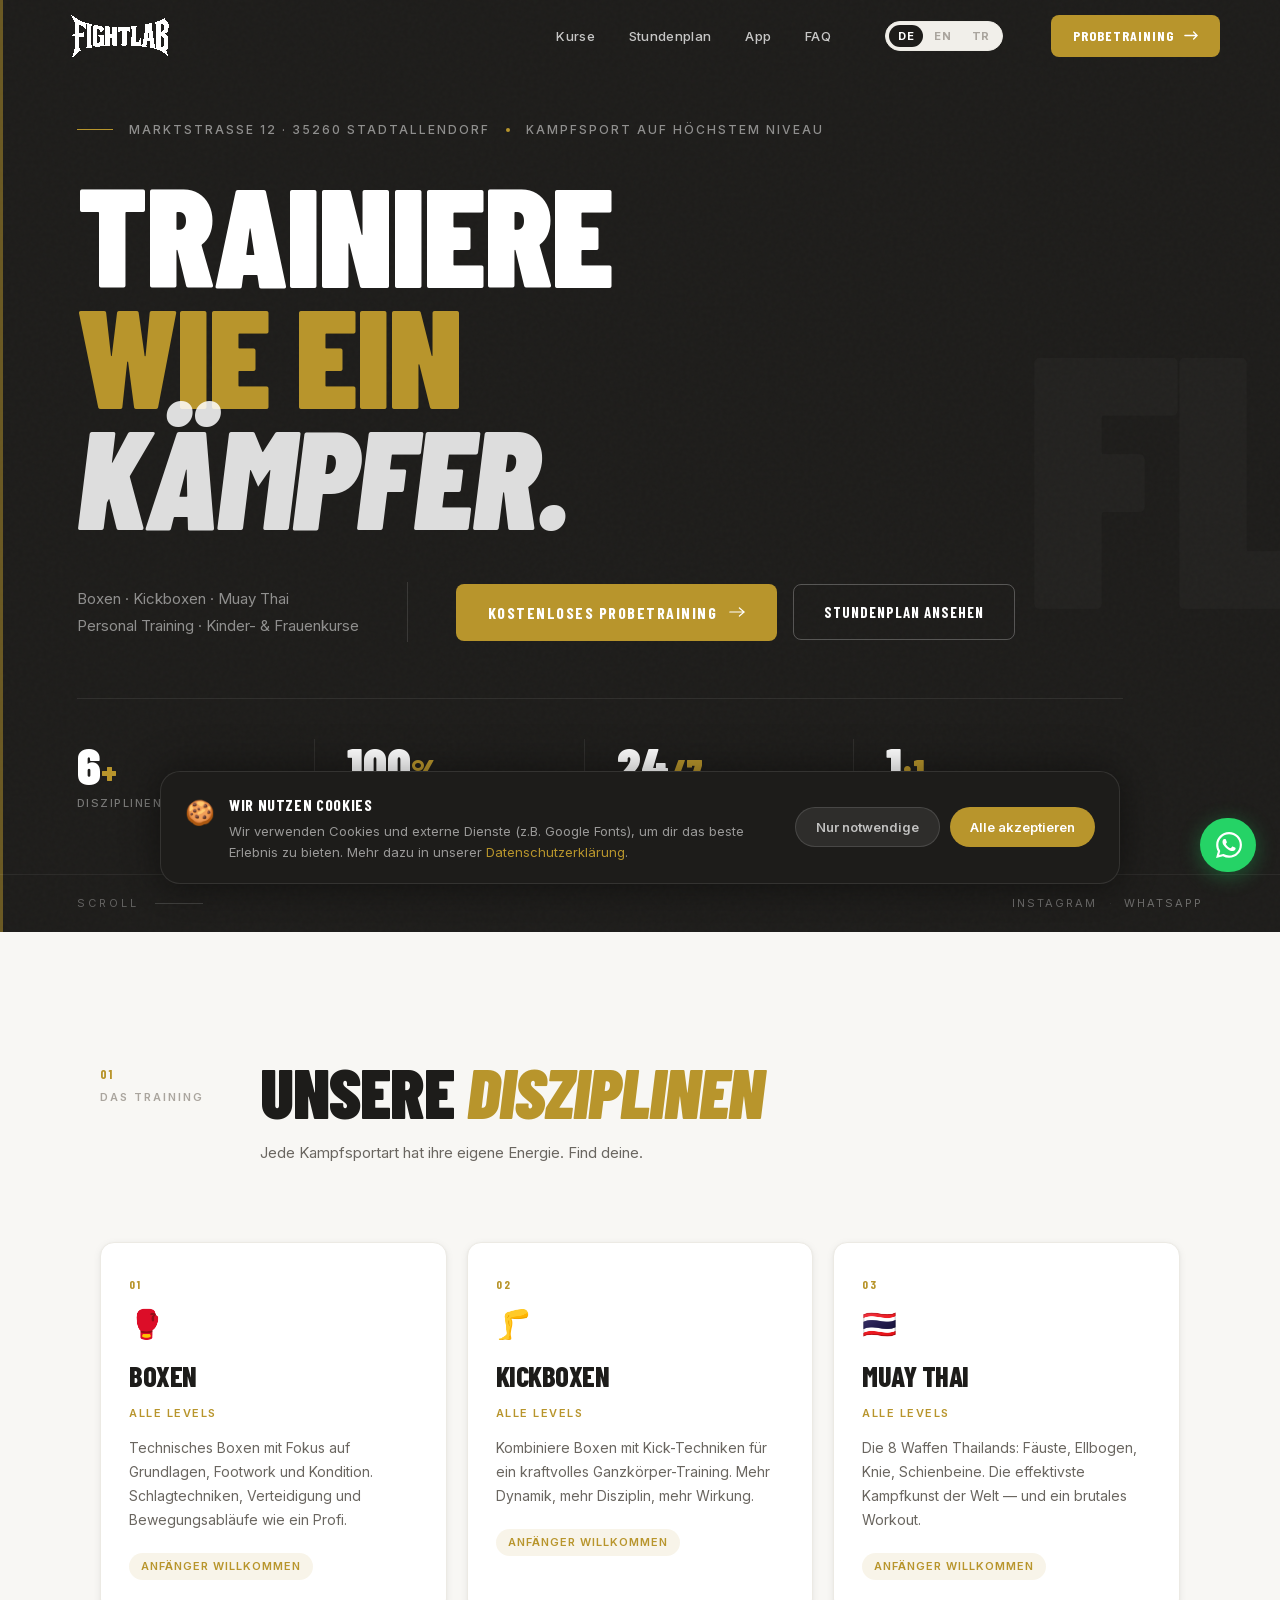
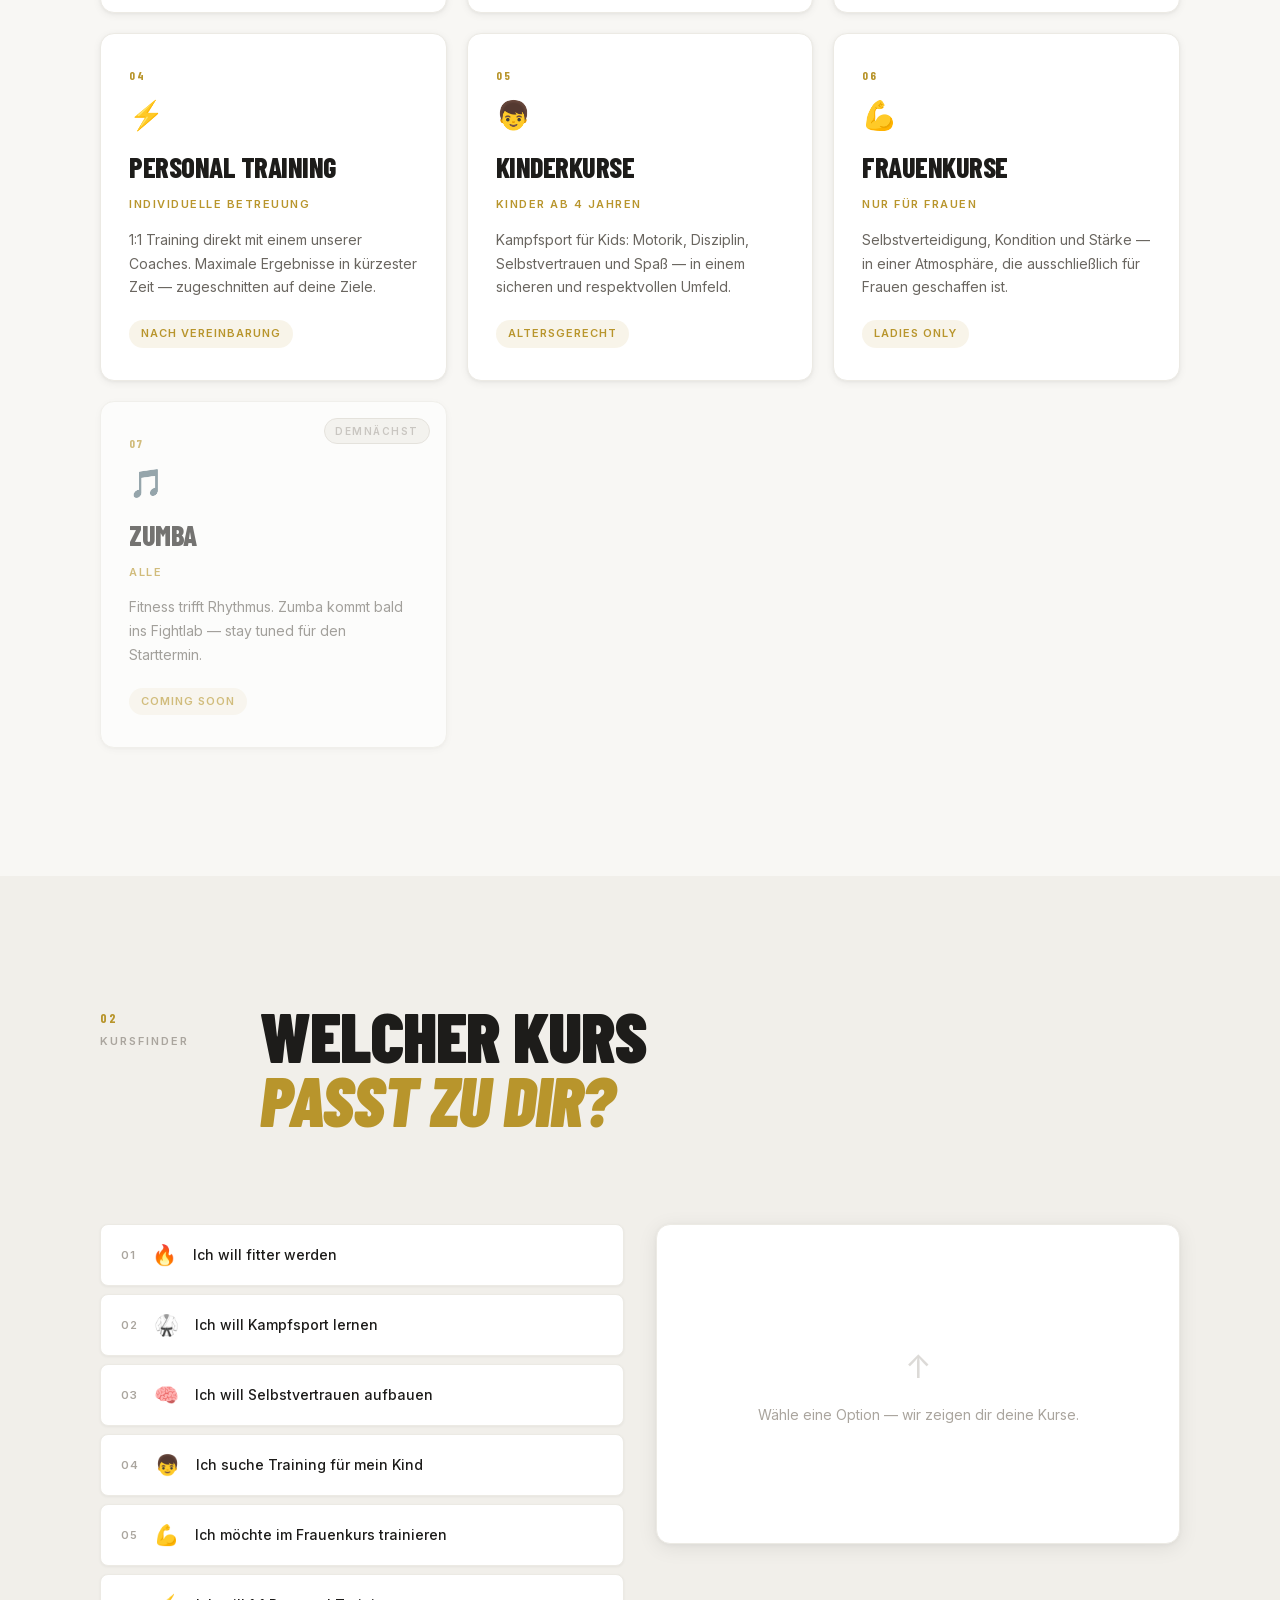
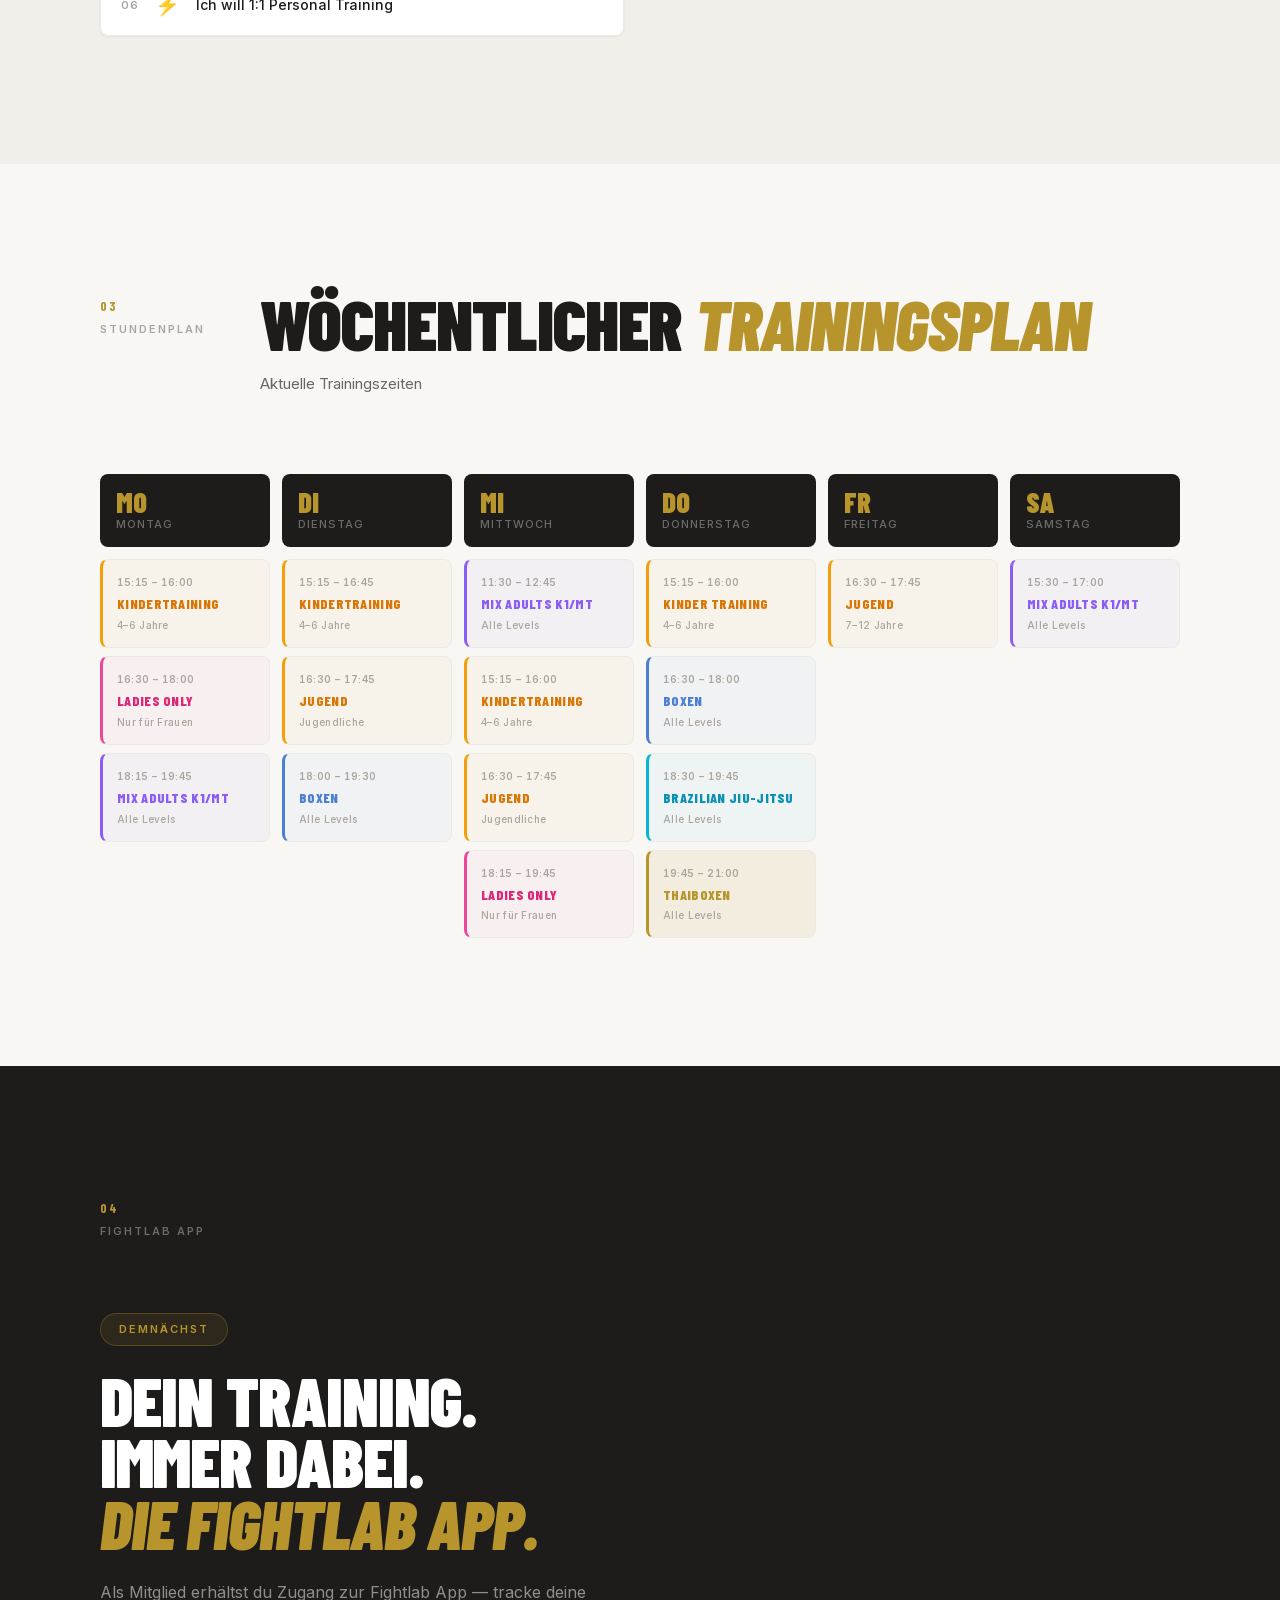
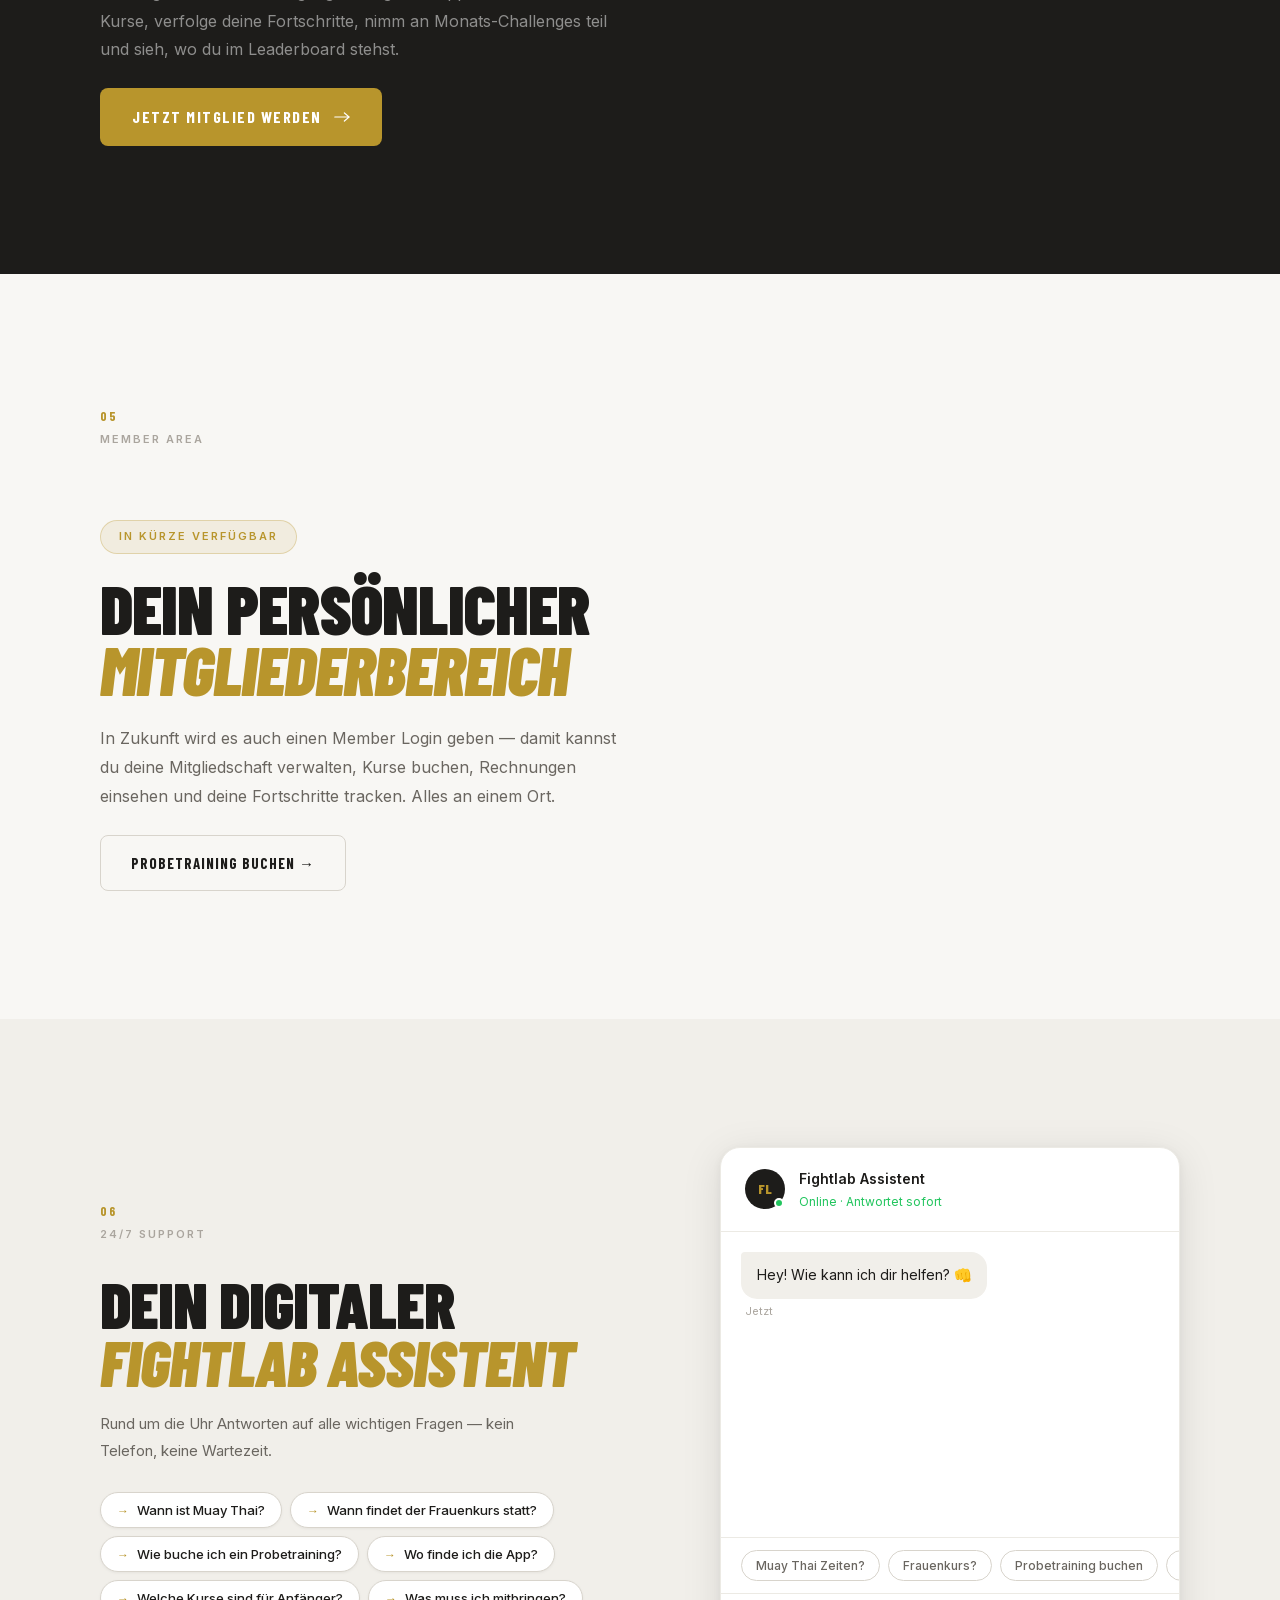
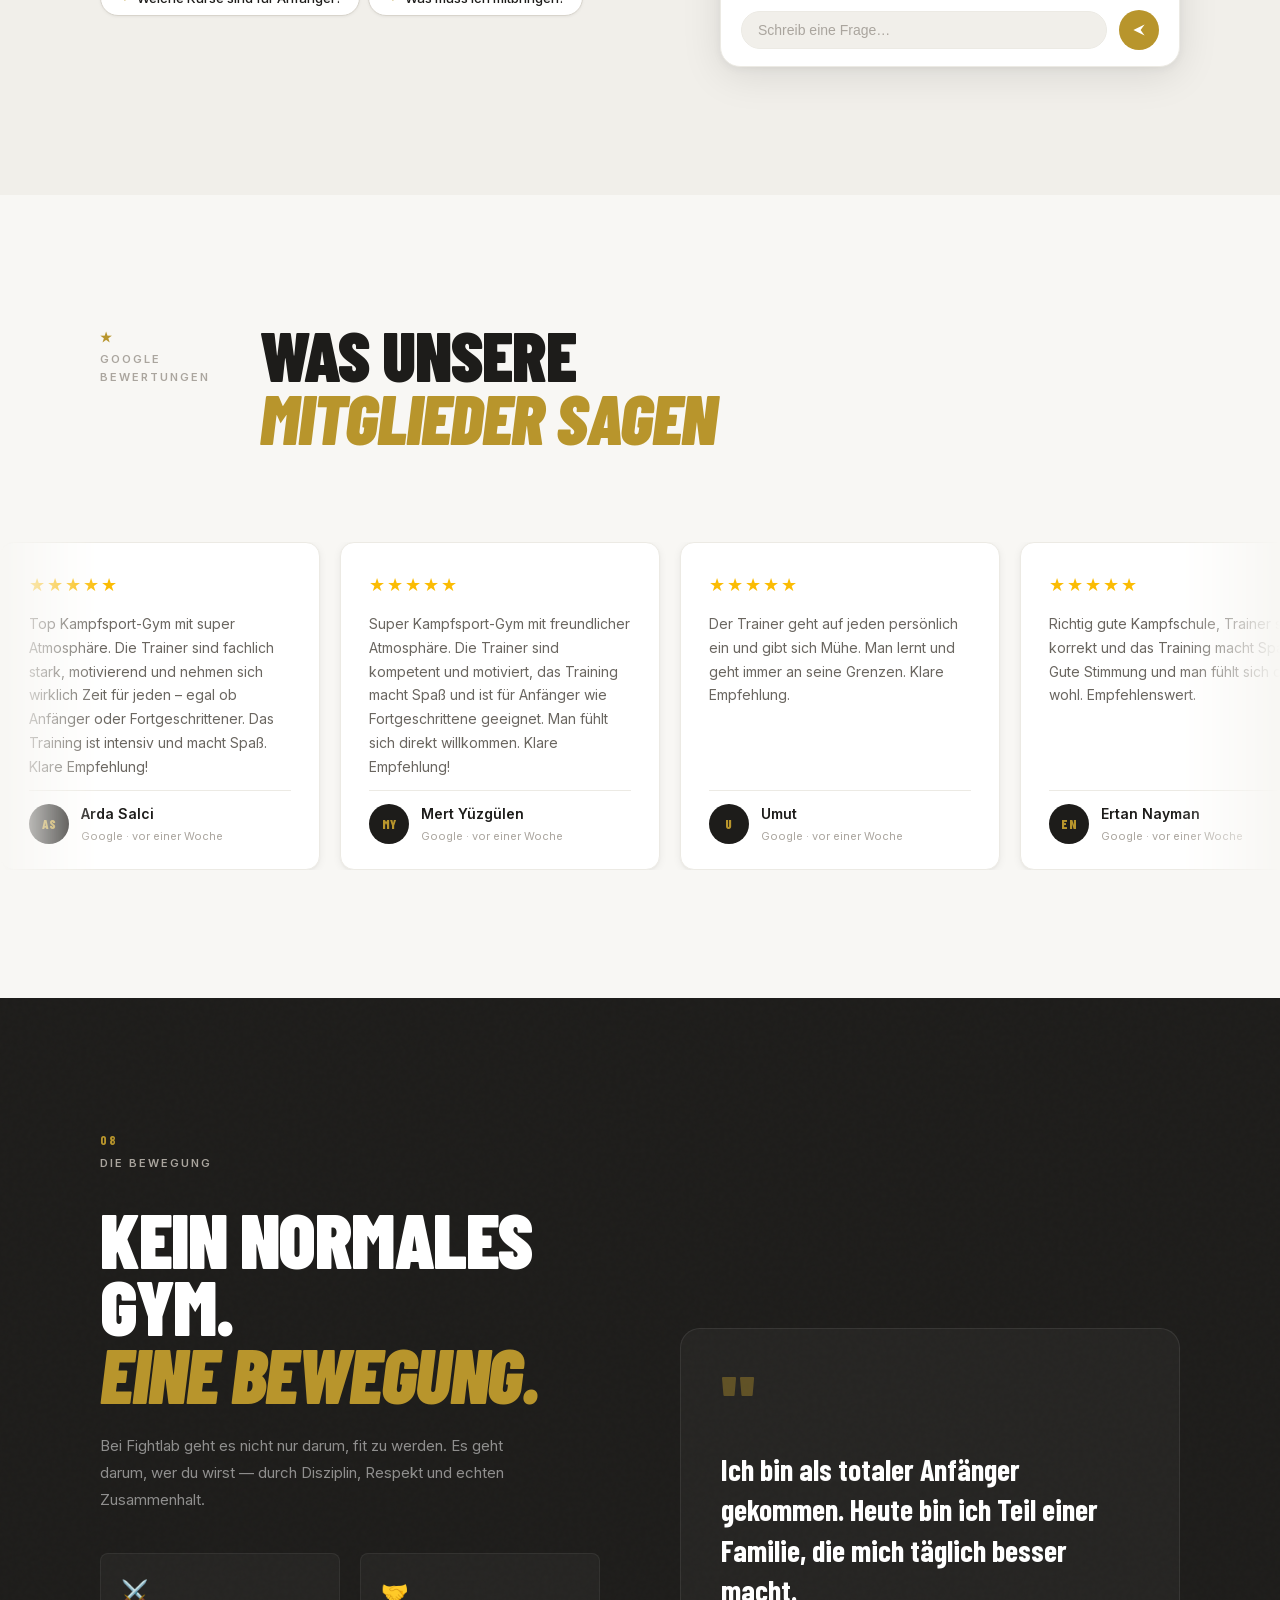
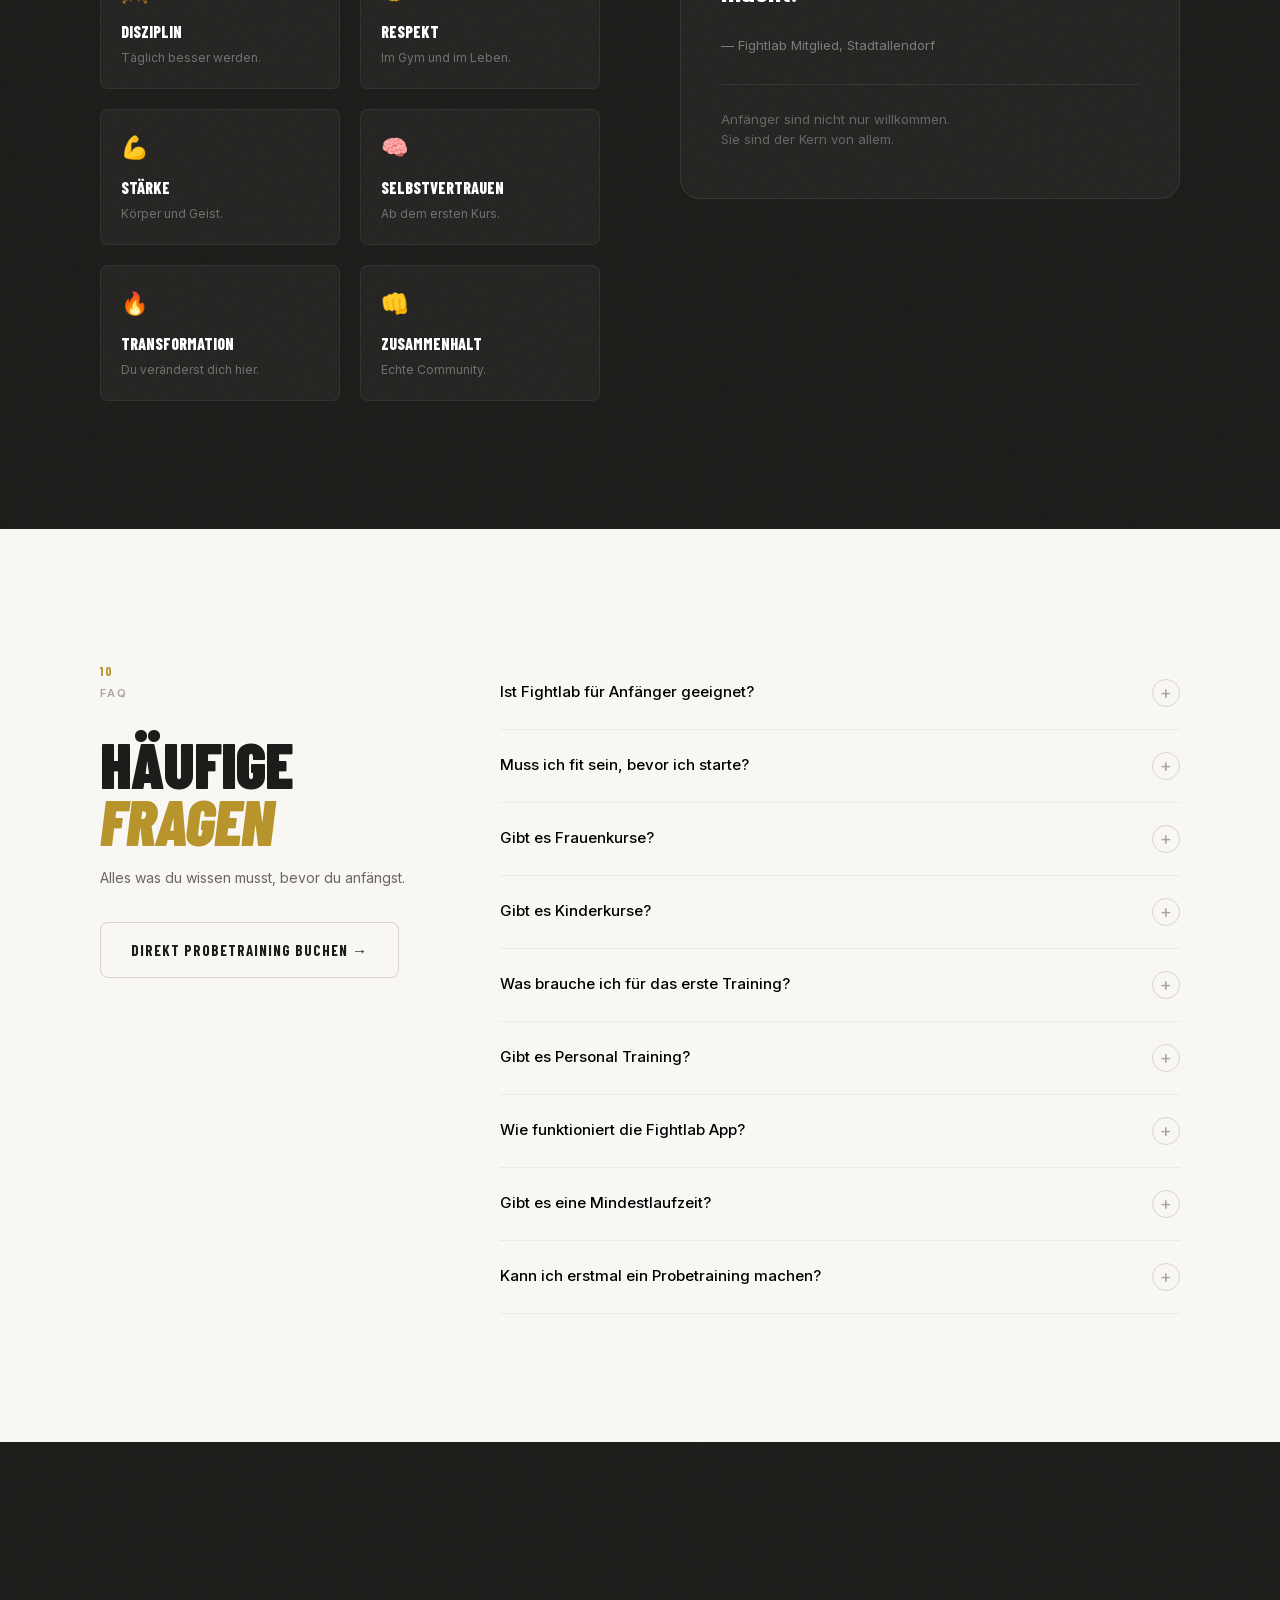
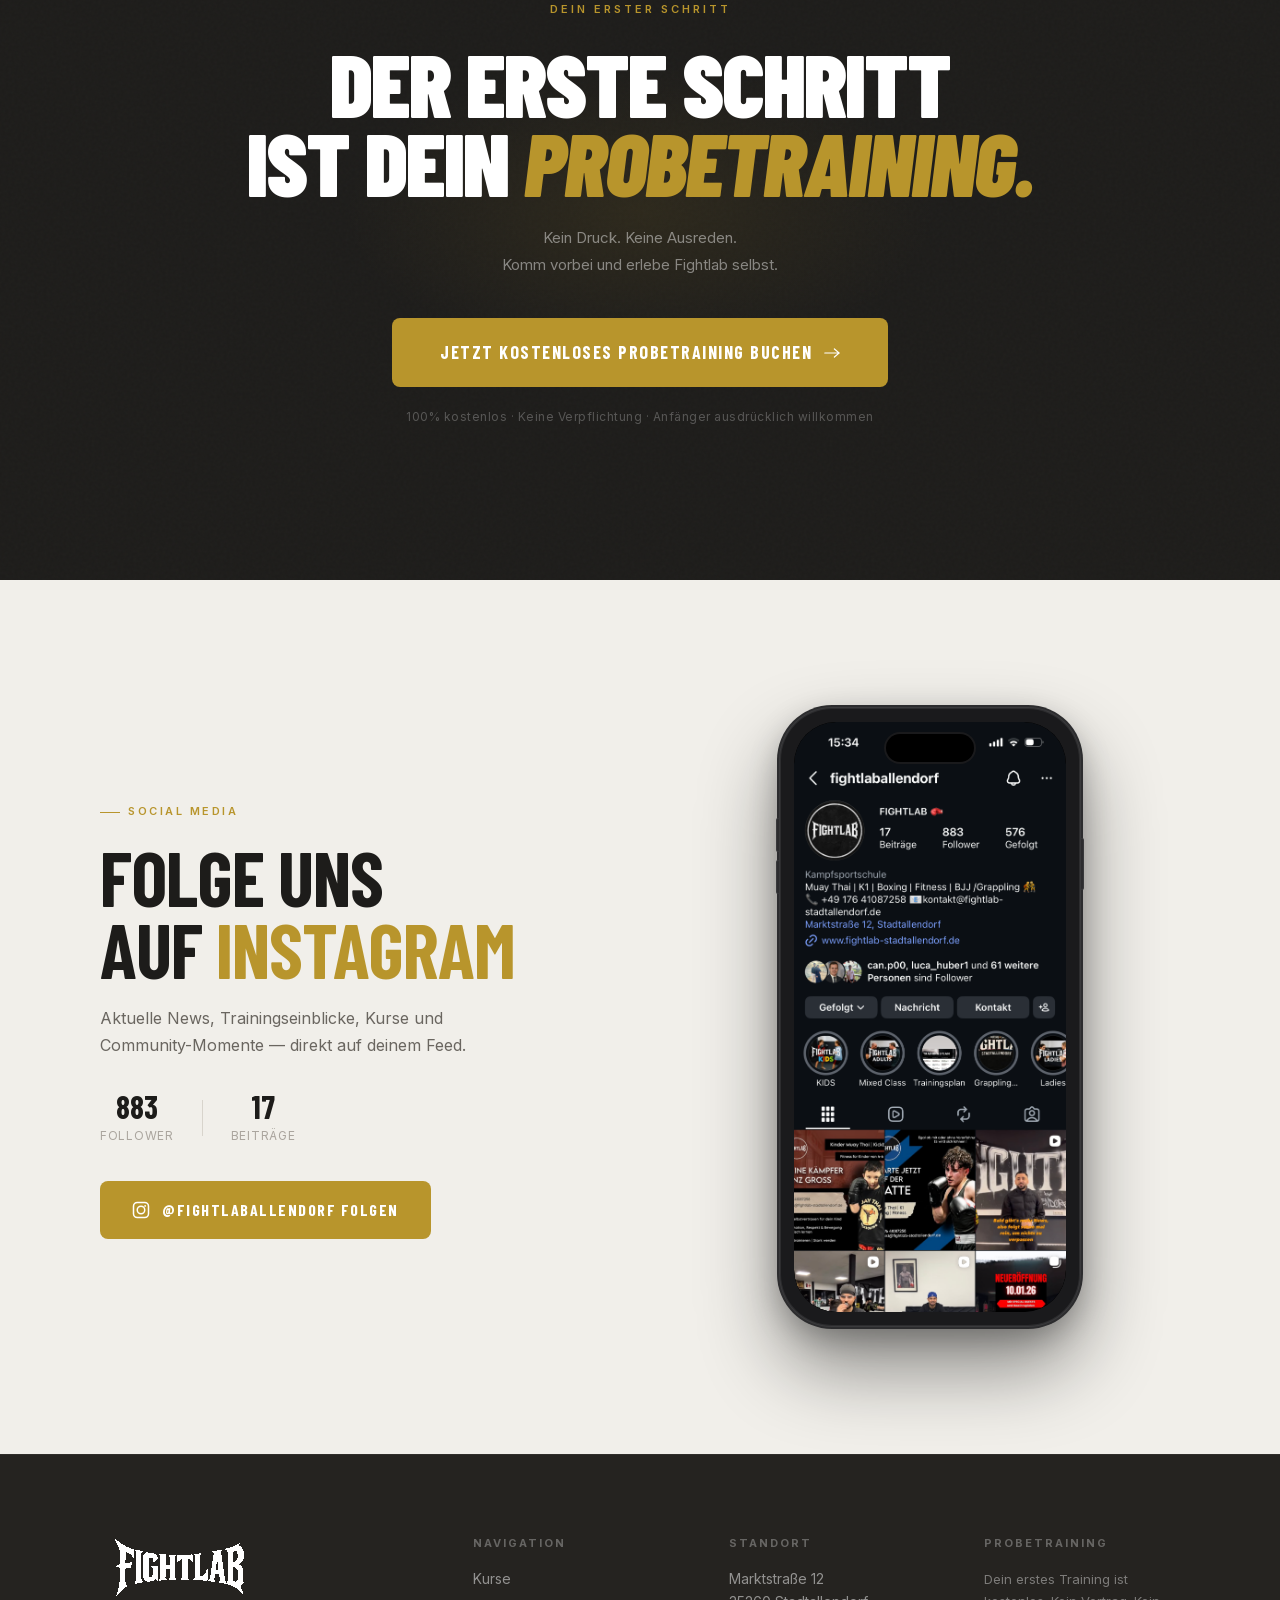
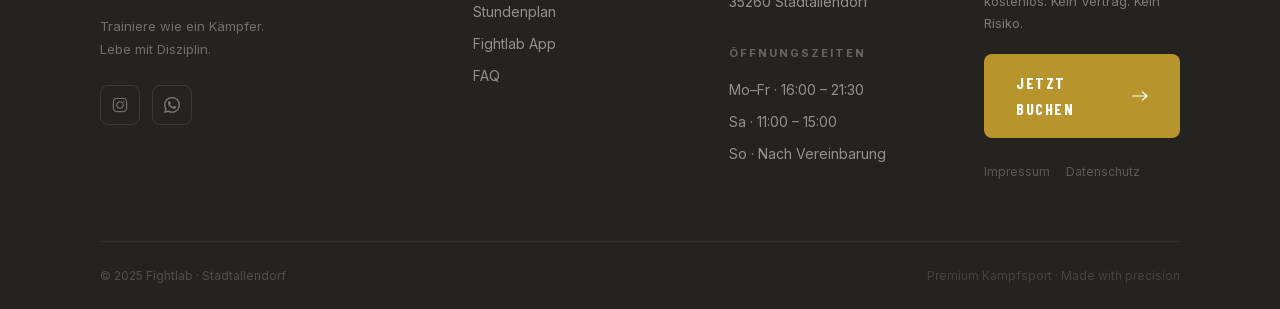
==== commit d596a760: "Self-host fonts — no Google CDN connection, fonts always load correctly Co-Authored-By: Claude Sonne" ====
--- a/index.html
+++ b/index.html
@@ -4,7 +4,7 @@
 <meta charset="UTF-8">
 <meta name="viewport" content="width=device-width, initial-scale=1.0">
 <title>Fightlab – Stadtallendorf</title>
-<!-- Fonts loaded via JS after cookie consent -->
+<link rel="stylesheet" href="fonts.css">
 <link rel="stylesheet" href="styles.css">
 </head>
 <body>
--- a/fonts.css
+++ b/fonts.css
@@ -0,0 +1,56 @@
+/* Self-hosted fonts — no Google connection needed */
+
+/* Barlow Condensed — Normal */
+@font-face {
+  font-family: 'Barlow Condensed';
+  font-style: normal;
+  font-weight: 700;
+  font-display: swap;
+  src: url('fonts/barlow-condensed-700.woff2') format('woff2');
+}
+@font-face {
+  font-family: 'Barlow Condensed';
+  font-style: normal;
+  font-weight: 800;
+  font-display: swap;
+  src: url('fonts/barlow-condensed-800.woff2') format('woff2');
+}
+@font-face {
+  font-family: 'Barlow Condensed';
+  font-style: normal;
+  font-weight: 900;
+  font-display: swap;
+  src: url('fonts/barlow-condensed-900.woff2') format('woff2');
+}
+
+/* Barlow Condensed — Italic */
+@font-face {
+  font-family: 'Barlow Condensed';
+  font-style: italic;
+  font-weight: 700;
+  font-display: swap;
+  src: url('fonts/barlow-condensed-700-italic.woff2') format('woff2');
+}
+@font-face {
+  font-family: 'Barlow Condensed';
+  font-style: italic;
+  font-weight: 800;
+  font-display: swap;
+  src: url('fonts/barlow-condensed-800-italic.woff2') format('woff2');
+}
+@font-face {
+  font-family: 'Barlow Condensed';
+  font-style: italic;
+  font-weight: 900;
+  font-display: swap;
+  src: url('fonts/barlow-condensed-900-italic.woff2') format('woff2');
+}
+
+/* Inter — Variable (300–700) */
+@font-face {
+  font-family: 'Inter';
+  font-style: normal;
+  font-weight: 300 700;
+  font-display: swap;
+  src: url('fonts/inter.woff2') format('woff2');
+}
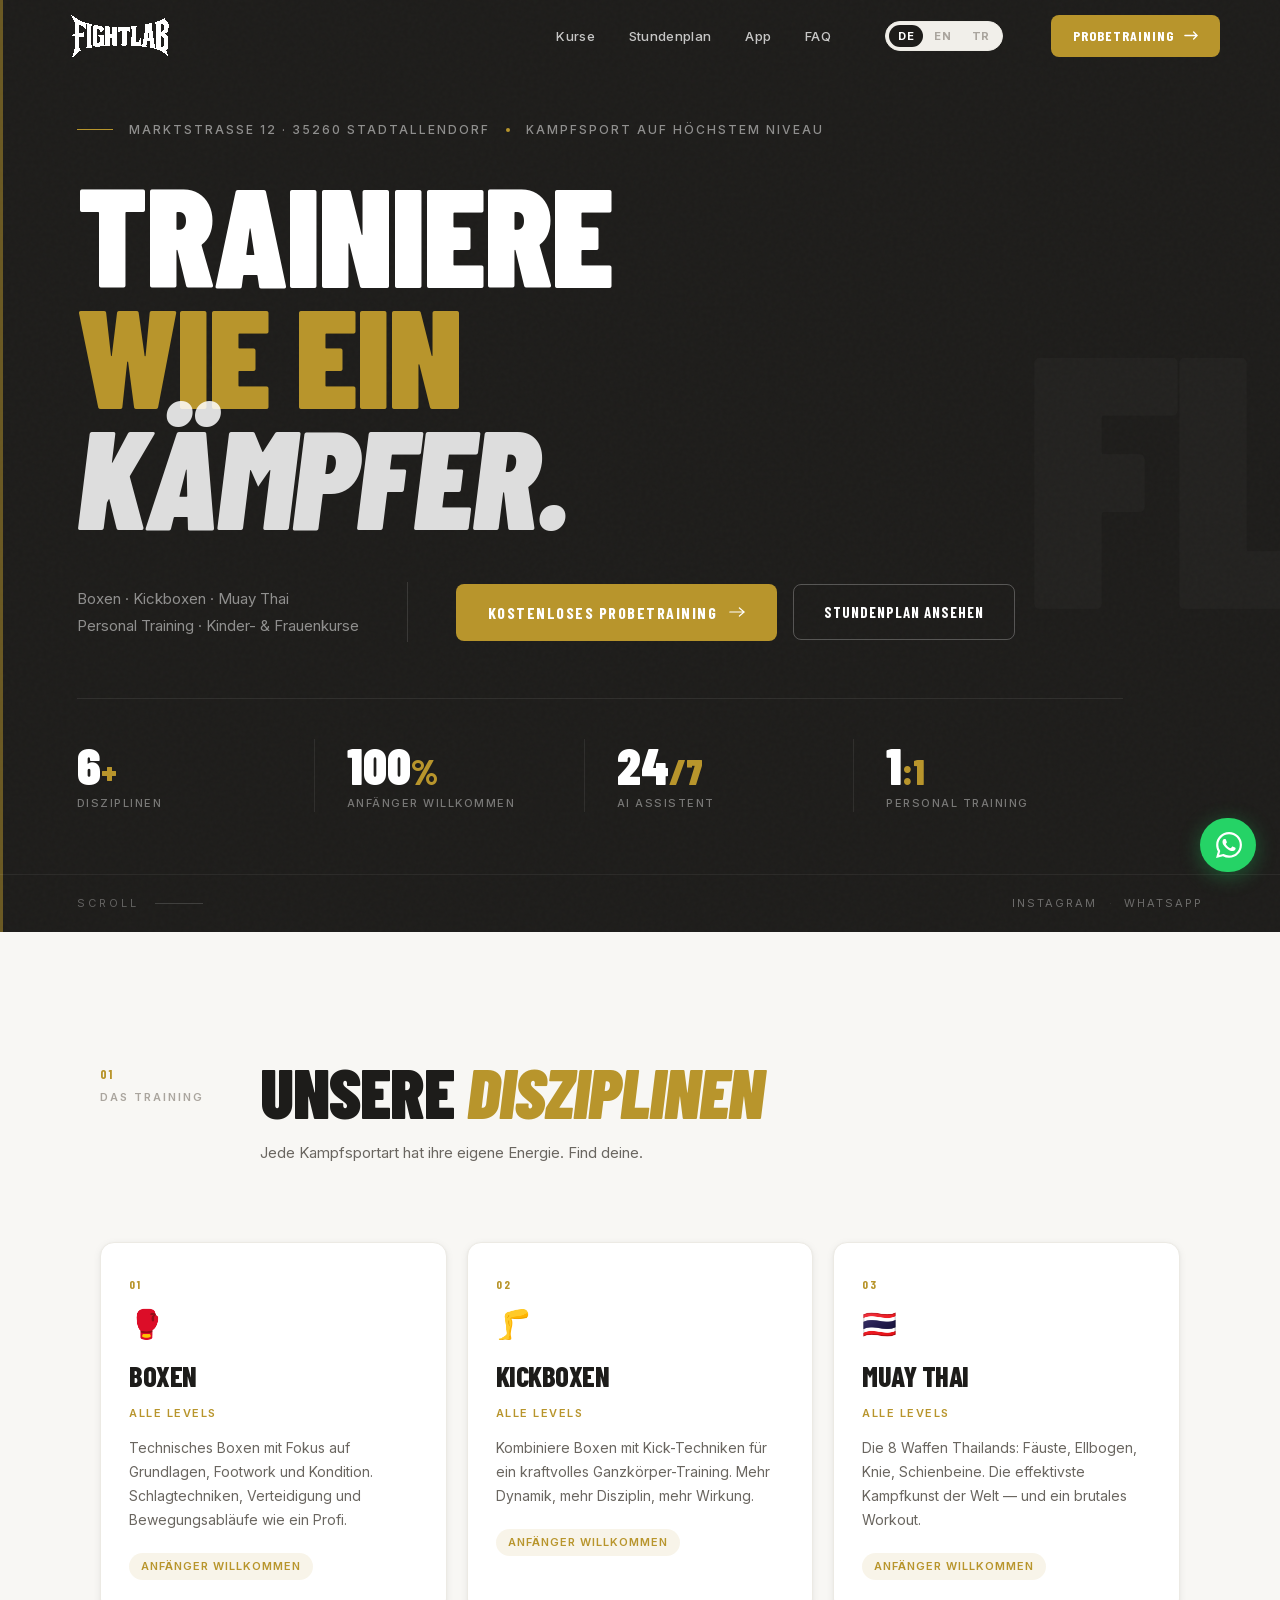
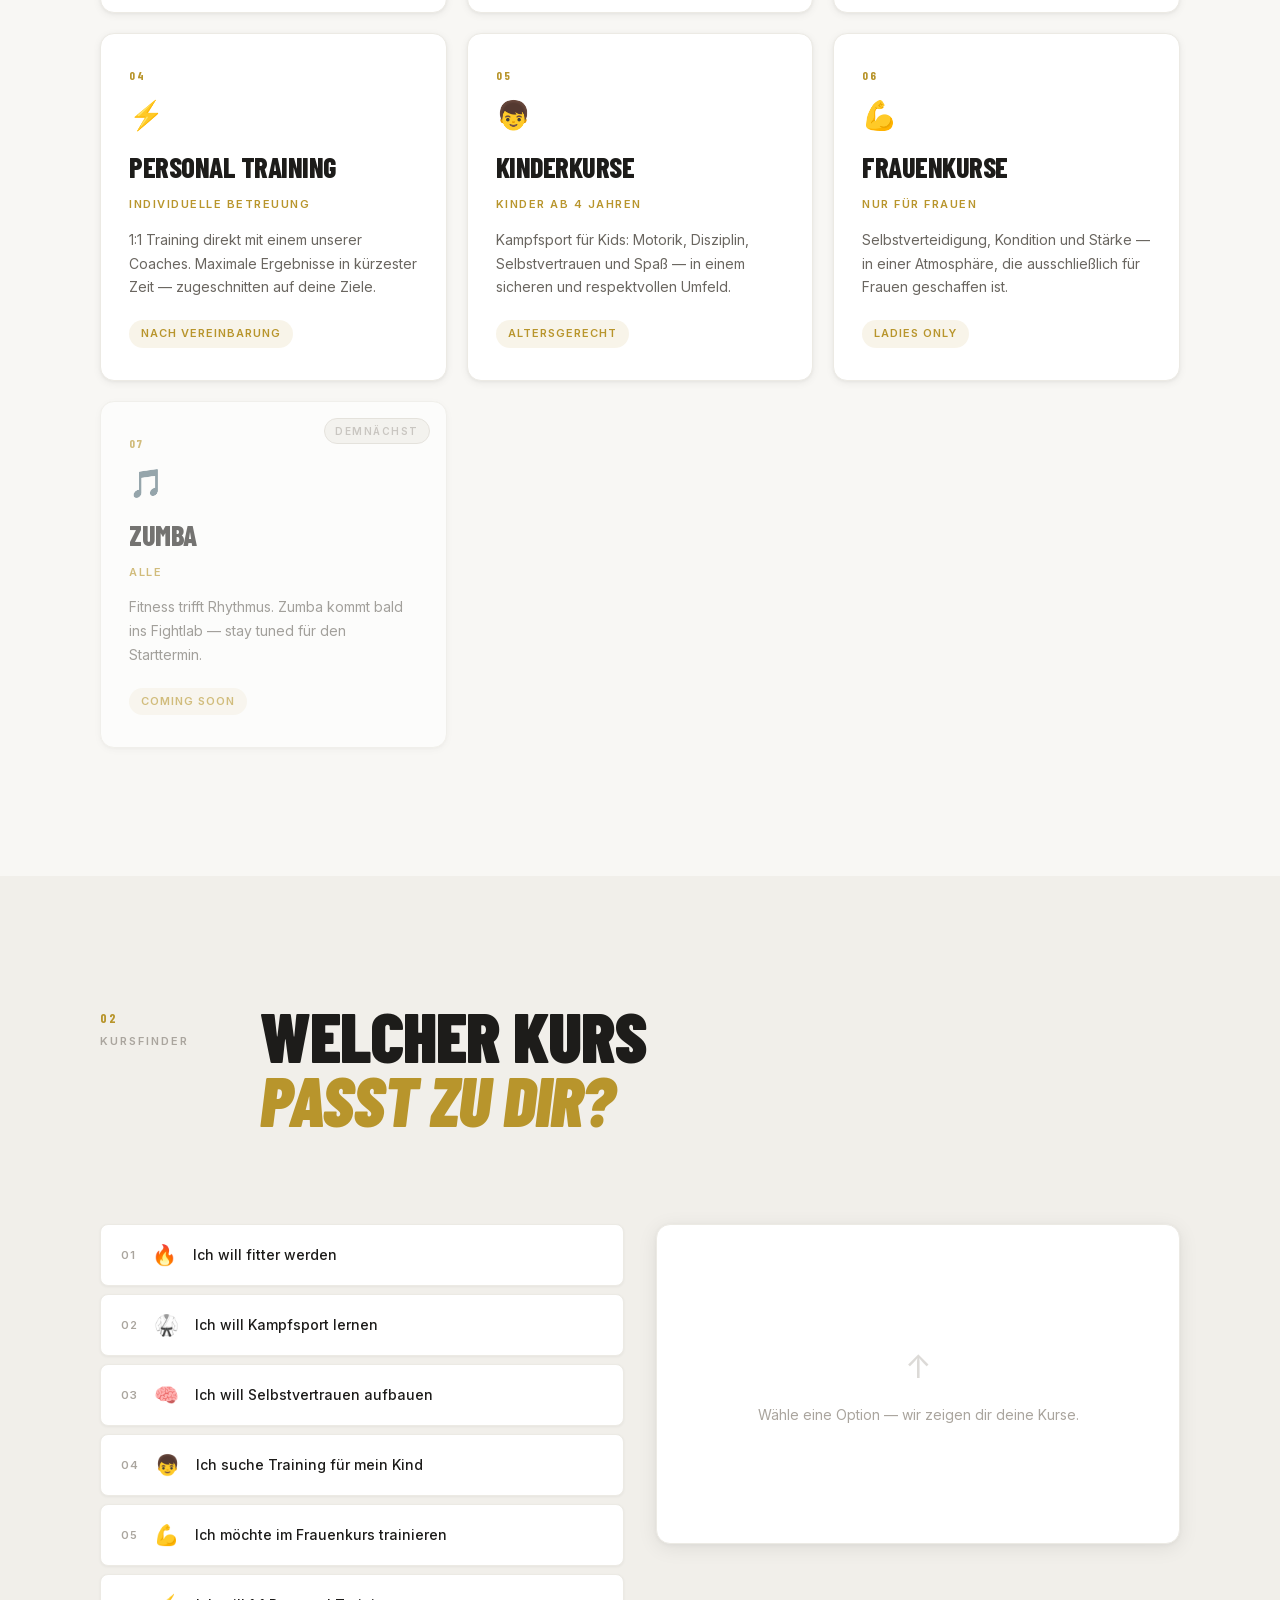
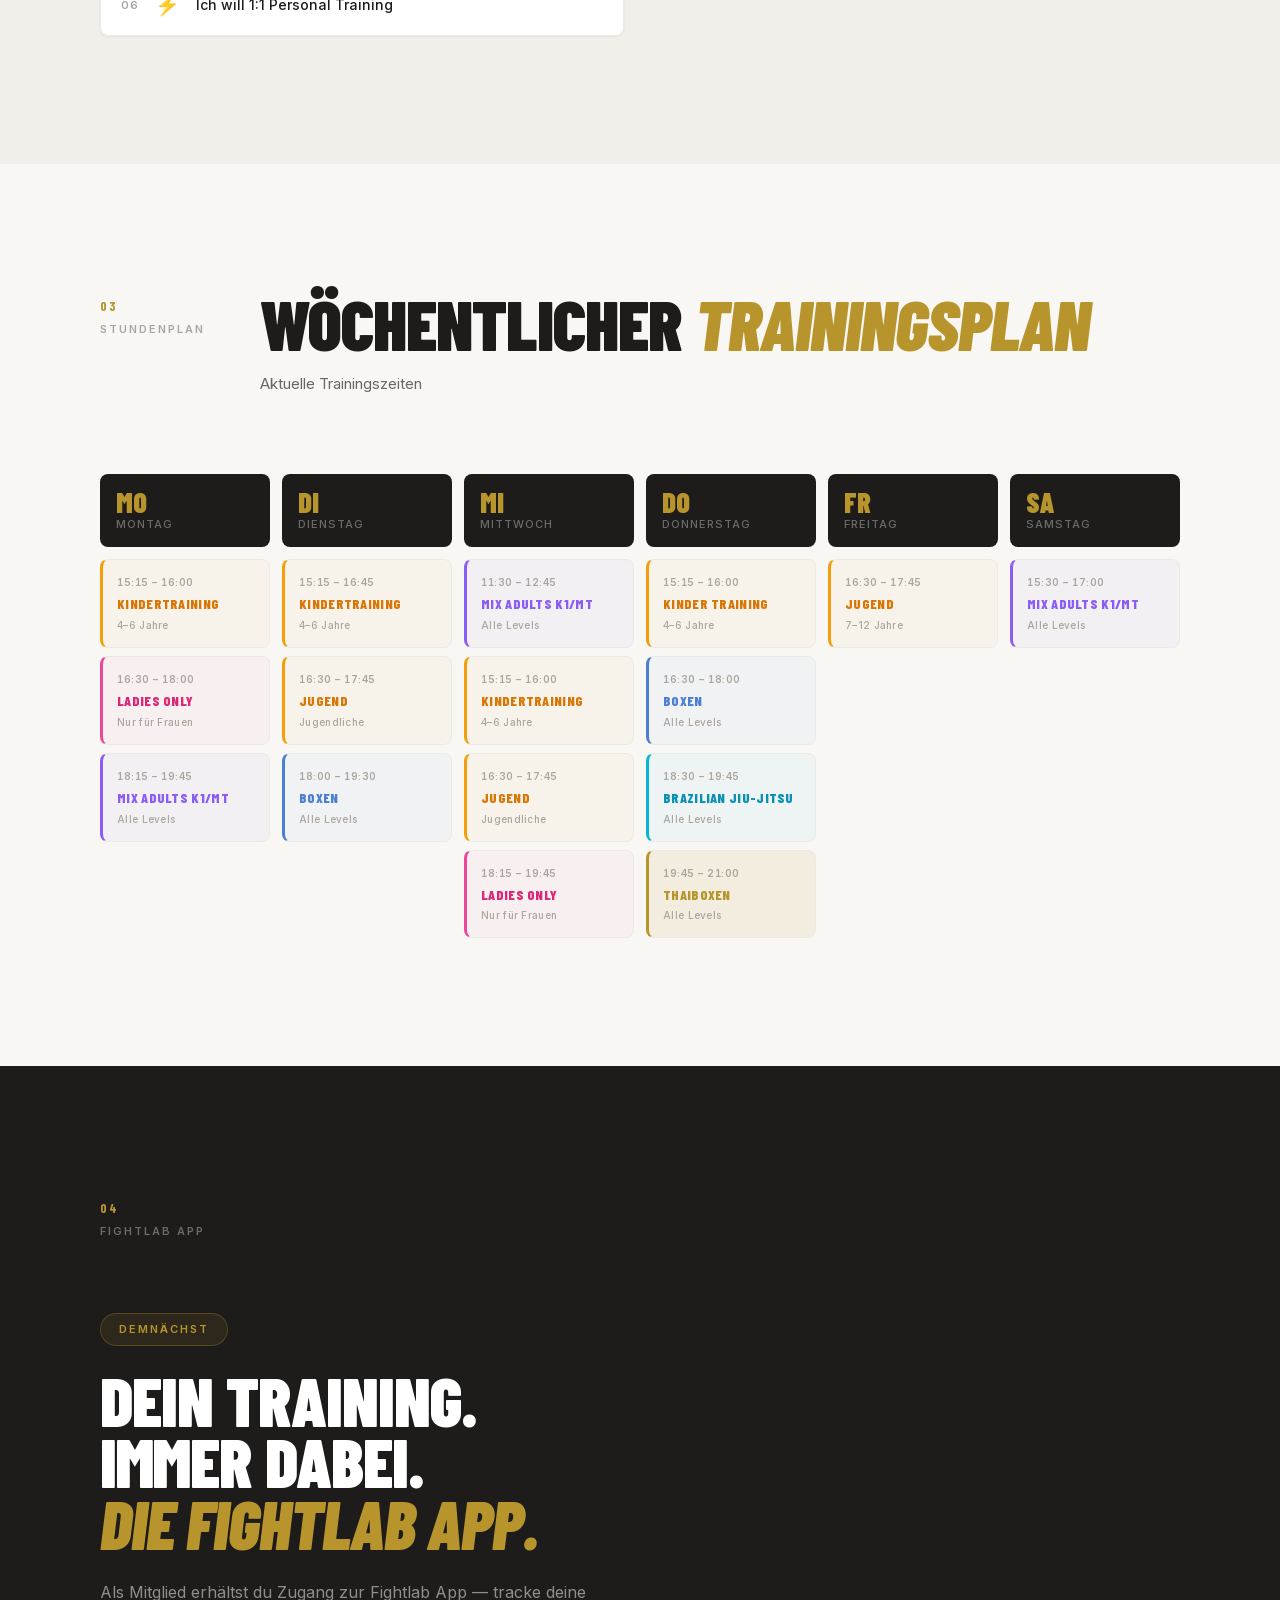
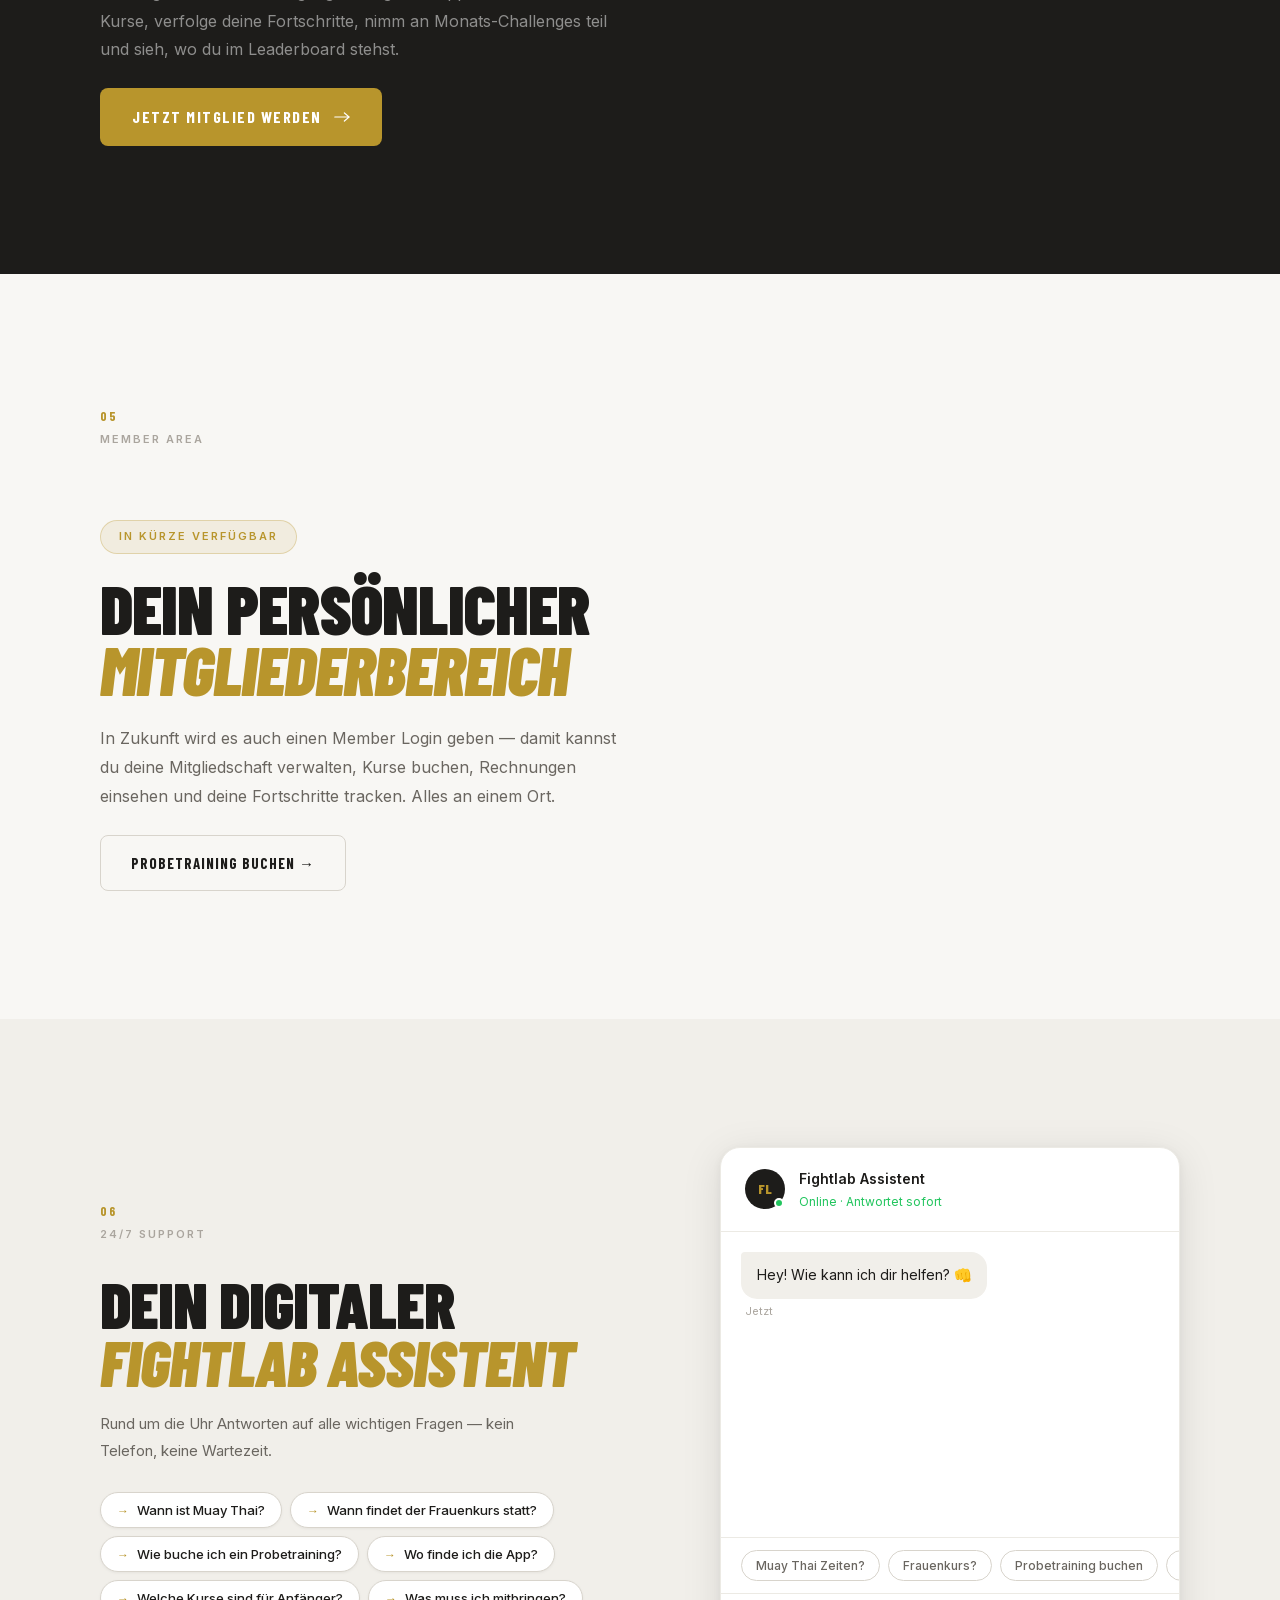
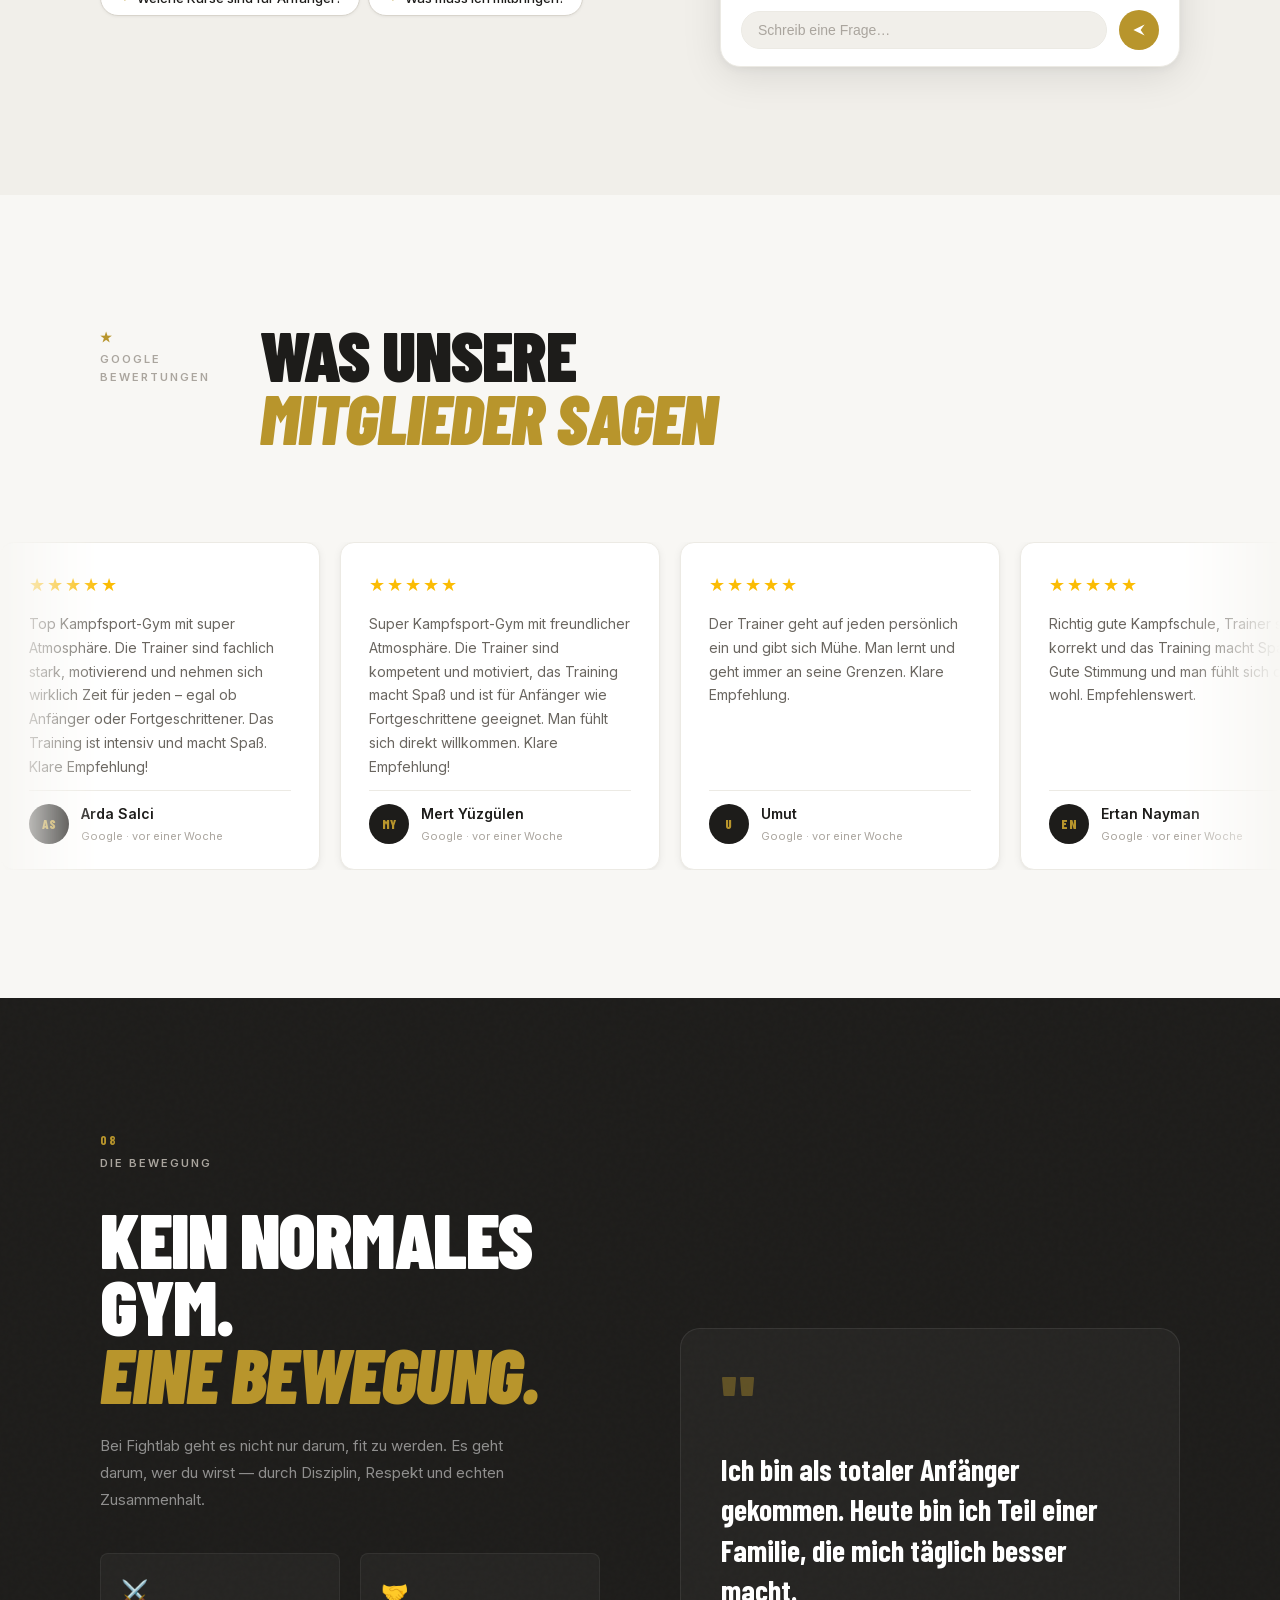
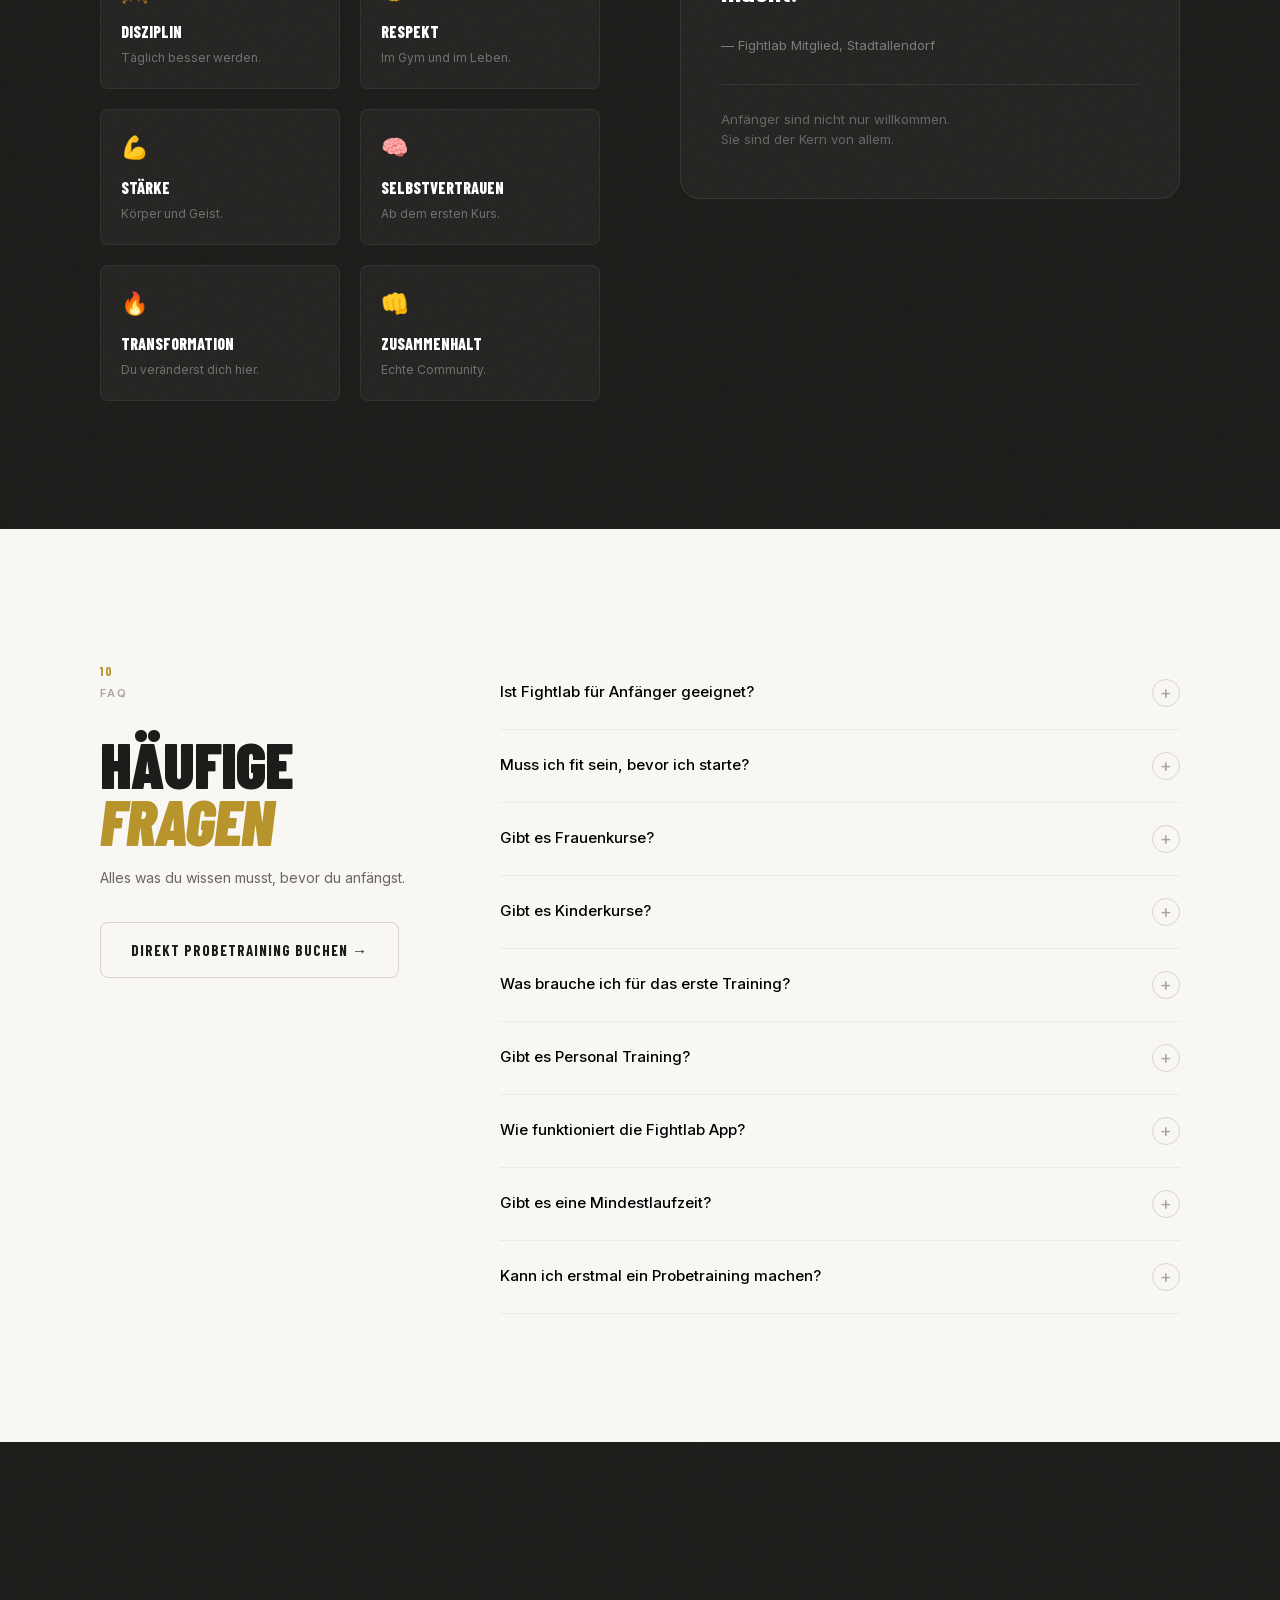
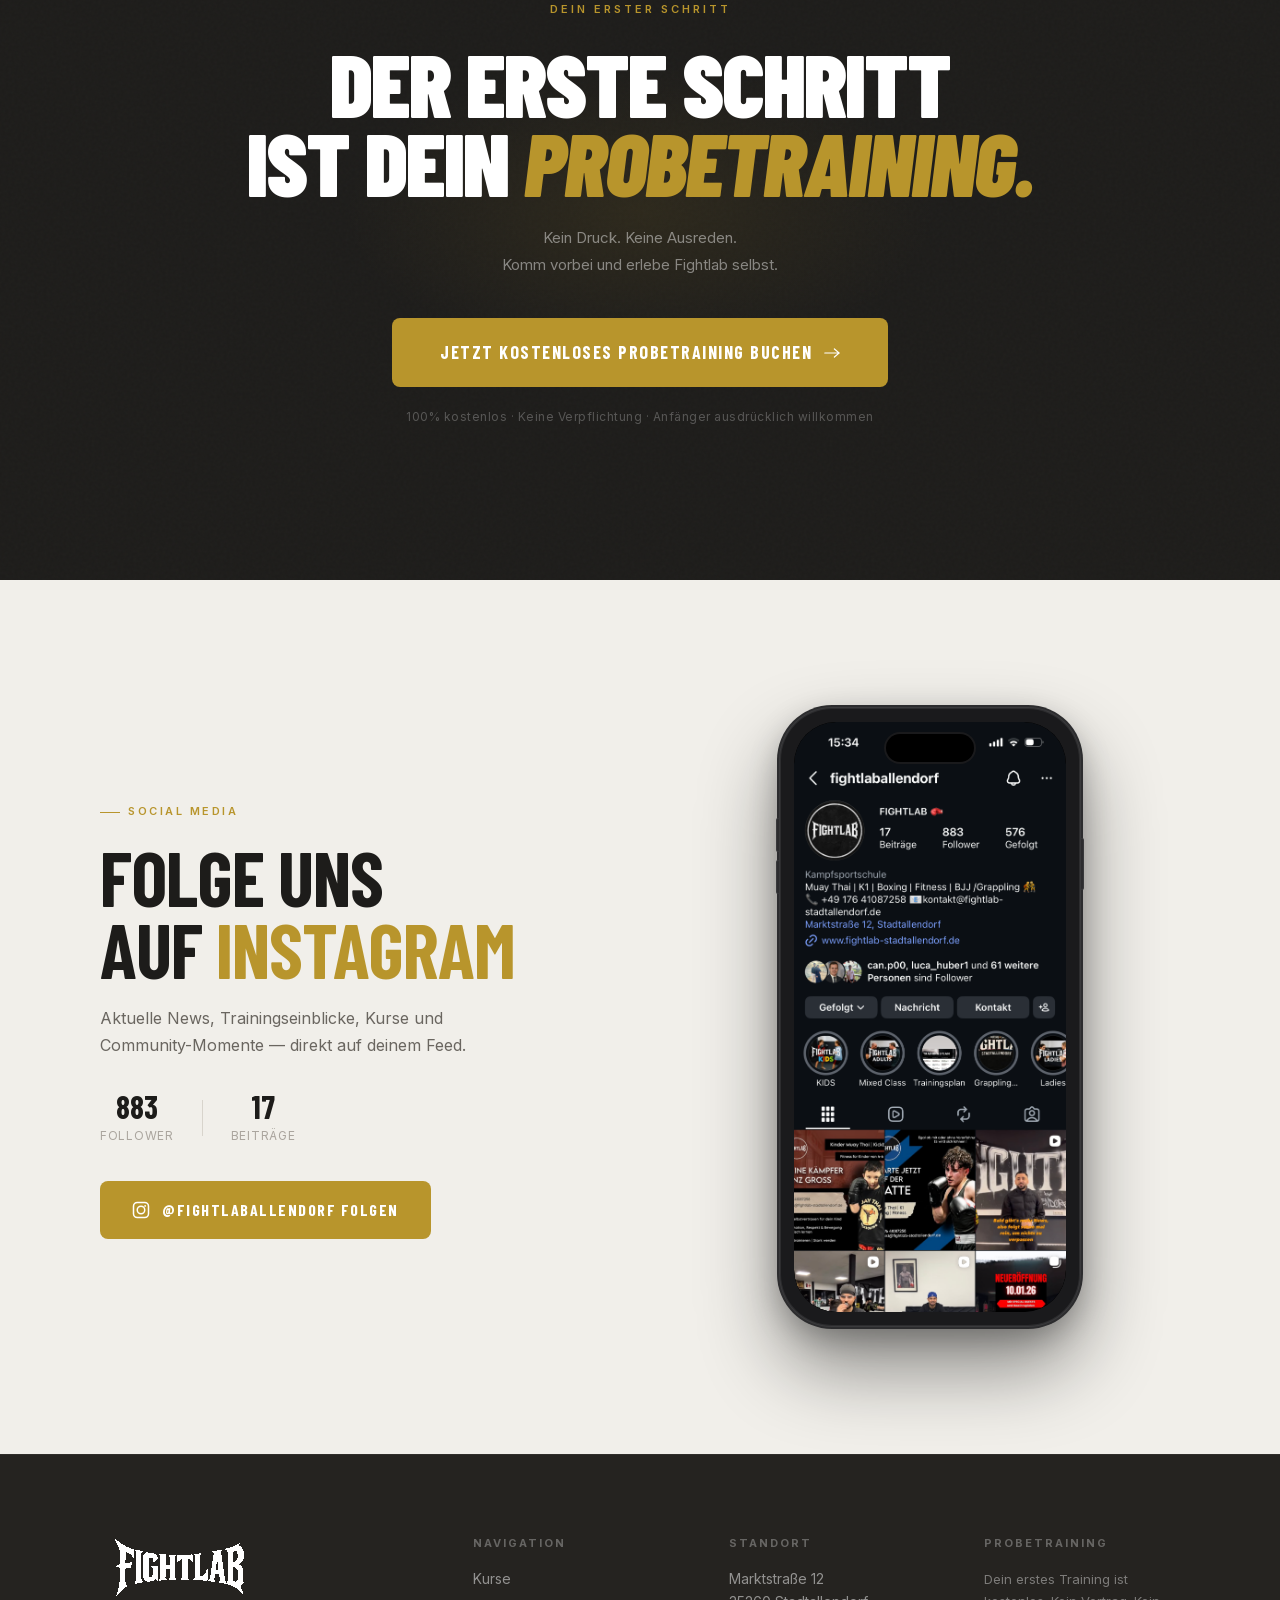
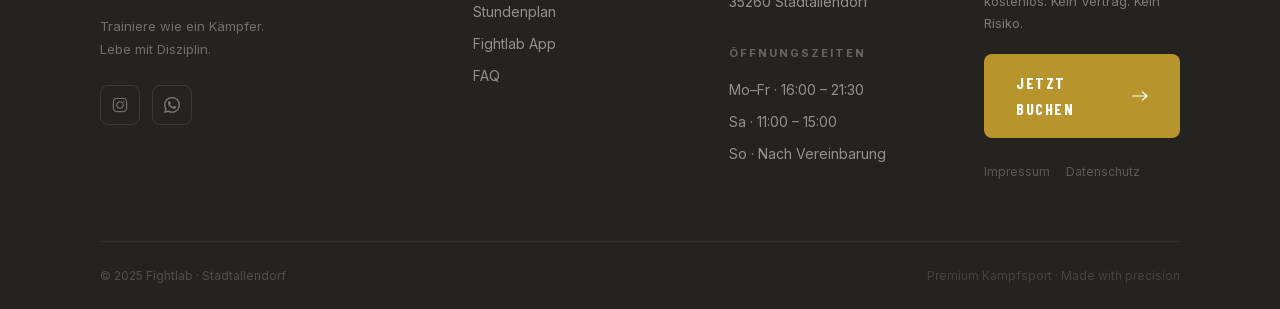
==== commit 3da4edec: "Remove cookie banner — no external services, no consent needed Co-Authored-By: Claude Sonnet 4.6 <no" ====
--- a/index.html
+++ b/index.html
@@ -525,23 +525,6 @@
   </div>
 </div>
 
-<!-- COOKIE BANNER -->
-<div class="cookie-banner" id="cookieBanner">
-  <div class="cb-inner">
-    <div class="cb-left">
-      <div class="cb-icon">🍪</div>
-      <div class="cb-text">
-        <p class="cb-title" data-i18n="cookie.title">Wir nutzen Cookies</p>
-        <p class="cb-desc" data-i18n-html="cookie.desc">Wir verwenden Cookies und externe Dienste (z.B. Google Fonts), um dir das beste Erlebnis zu bieten. Mehr dazu in unserer <a href="datenschutz.html">Datenschutzerklärung</a>.</p>
-      </div>
-    </div>
-    <div class="cb-btns">
-      <button class="cb-btn cb-decline" onclick="setCookieConsent(false)" data-i18n="cookie.decline">Nur notwendige</button>
-      <button class="cb-btn cb-accept" onclick="setCookieConsent(true)" data-i18n="cookie.accept">Alle akzeptieren</button>
-    </div>
-  </div>
-</div>
-
 <!-- WHATSAPP FLOAT -->
 <a href="https://wa.me/4917641087258" class="wa-float" target="_blank" rel="noopener" aria-label="WhatsApp schreiben">
   <svg viewBox="0 0 24 24" fill="currentColor" class="wa-icon"><path d="M17.472 14.382c-.297-.149-1.758-.867-2.03-.967-.273-.099-.471-.148-.67.15-.197.297-.767.966-.94 1.164-.173.199-.347.223-.644.075-.297-.15-1.255-.463-2.39-1.475-.883-.788-1.48-1.761-1.653-2.059-.173-.297-.018-.458.13-.606.134-.133.298-.347.446-.52.149-.174.198-.298.298-.497.099-.198.05-.371-.025-.52-.075-.149-.669-1.612-.916-2.207-.242-.579-.487-.5-.669-.51-.173-.008-.371-.01-.57-.01-.198 0-.52.074-.792.372-.272.297-1.04 1.016-1.04 2.479 0 1.462 1.065 2.875 1.213 3.074.149.198 2.096 3.2 5.077 4.487.709.306 1.262.489 1.694.625.712.227 1.36.195 1.871.118.571-.085 1.758-.719 2.006-1.413.248-.694.248-1.289.173-1.413-.074-.124-.272-.198-.57-.347m-5.421 7.403h-.004a9.87 9.87 0 01-5.031-1.378l-.361-.214-3.741.982.998-3.648-.235-.374a9.86 9.86 0 01-1.51-5.26c.001-5.45 4.436-9.884 9.888-9.884 2.64 0 5.122 1.03 6.988 2.898a9.825 9.825 0 012.893 6.994c-.003 5.45-4.437 9.884-9.885 9.884m8.413-18.297A11.815 11.815 0 0012.05 0C5.495 0 .16 5.335.157 11.892c0 2.096.547 4.142 1.588 5.945L.057 24l6.305-1.654a11.882 11.882 0 005.683 1.448h.005c6.554 0 11.89-5.335 11.893-11.893a11.821 11.821 0 00-3.48-8.413Z"/></svg>
